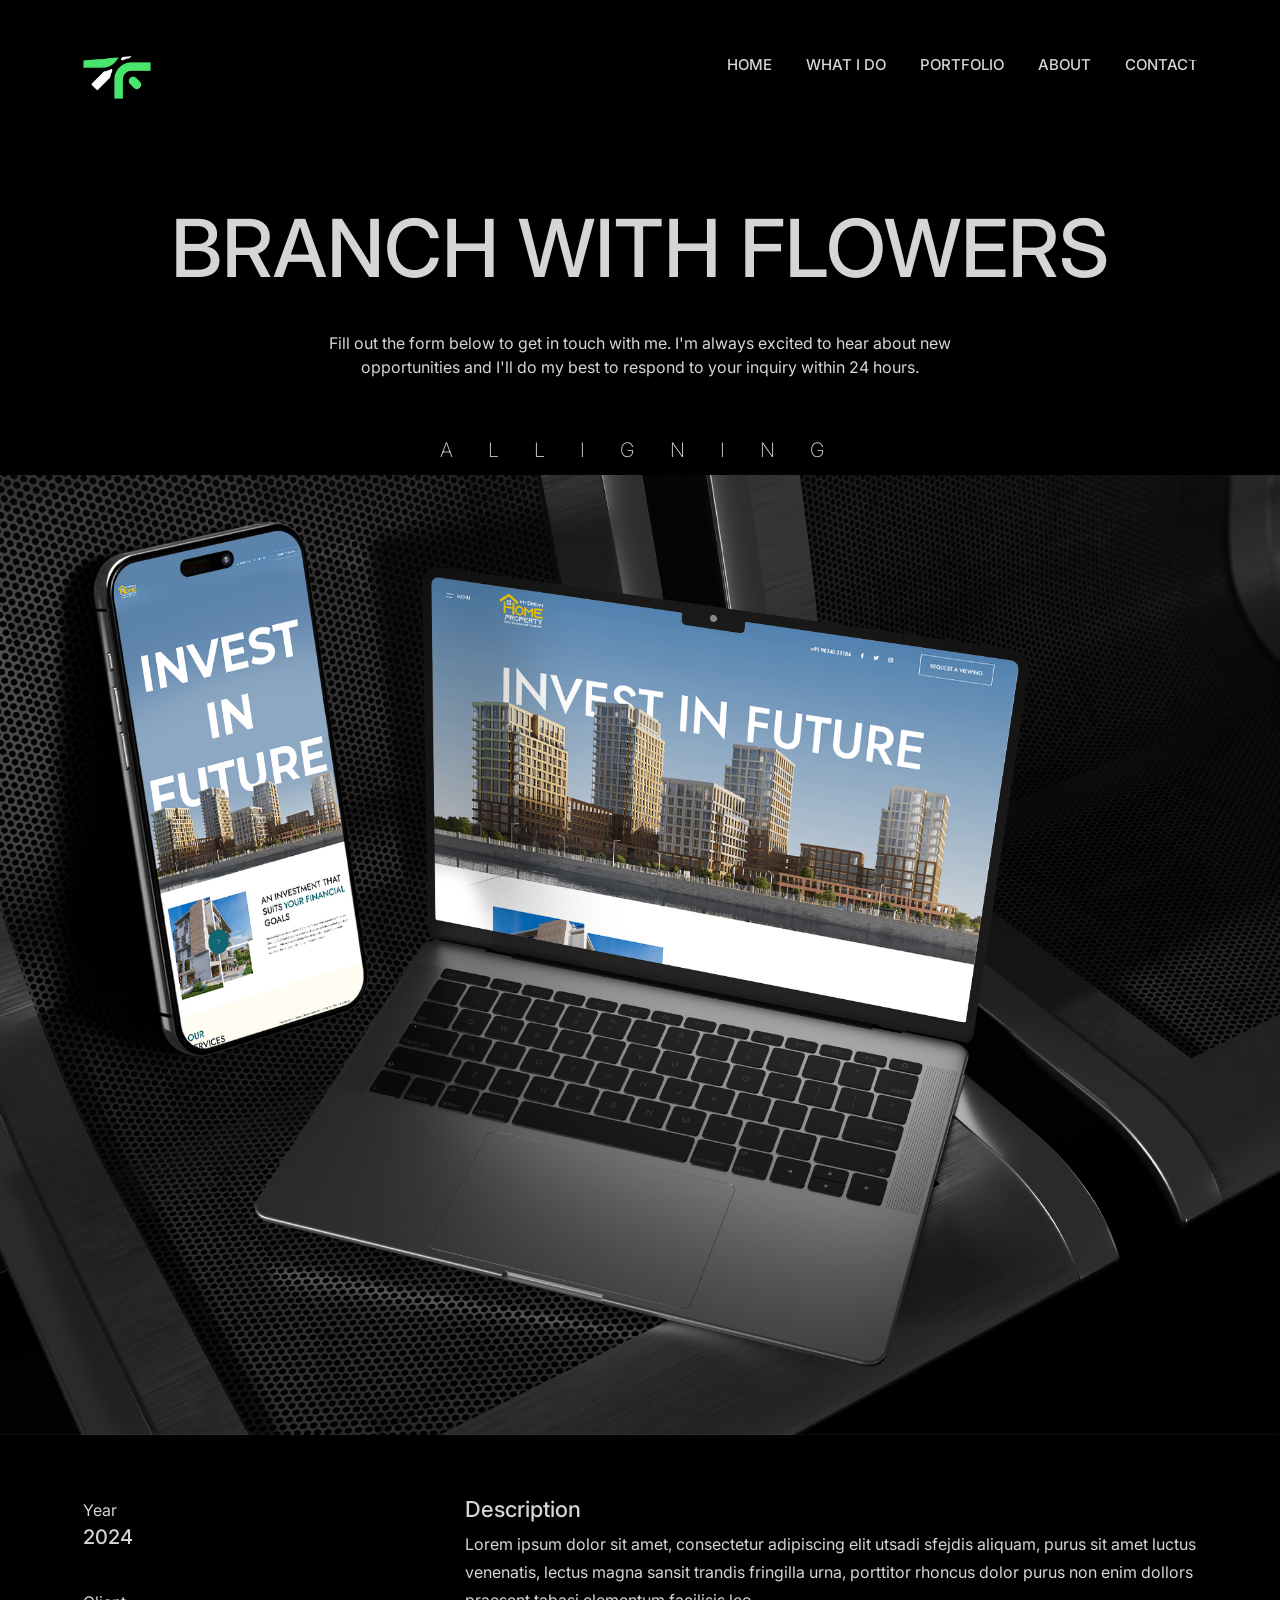
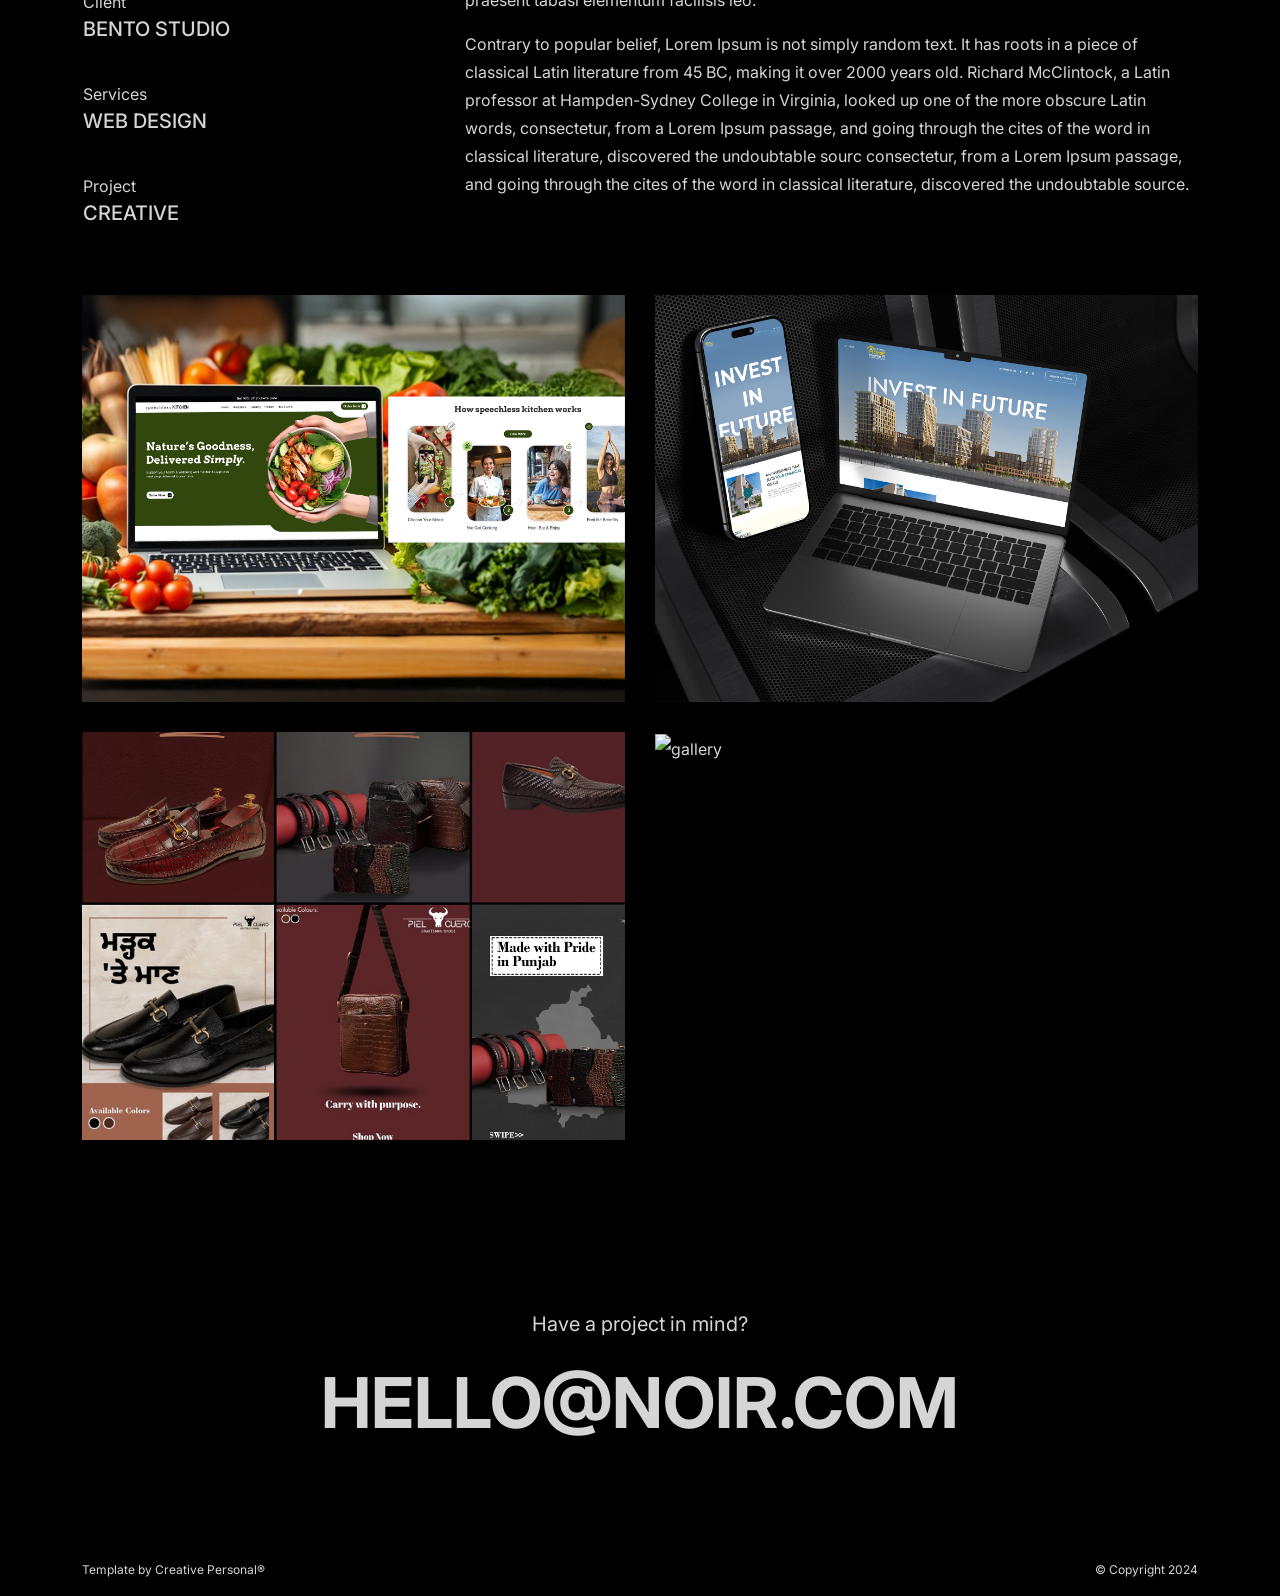
==== social-media-leather-goods-brand.html @ 04f327f6 "Initial commit" ====
<!DOCTYPE html>
<html lang="en">

<head>
    <!-- META -->
    <meta charset="utf-8">
    <meta http-equiv="X-UA-Compatible" content="IE=edge">
    <meta name="viewport" content="width=device-width, initial-scale=1">
    <meta name="description" content="Noir - Modern Portfolio Template">
    <meta name="keywords" content="personal, portfolio new, html, one page, bootstrap, new html template, design, creative, onepage, clean, modern">
    <meta name="author" content="Tanvir Hossain">
    <!-- PAGE TITLE -->
    <title>Harmandil Designs</title>
    <link rel="icon" type="image/x-icon" href="assets/images/favicon.png">
    <!-- ALL GOOGLE FONTS -->
    <link rel="preconnect" href="https://fonts.googleapis.com">
    <link rel="preconnect" href="https://fonts.gstatic.com" crossorigin>
    <link href="https://fonts.googleapis.com/css2?family=Inter:ital,opsz,wght@0,14..32,100..900;1,14..32,100..900&family=Plus+Jakarta+Sans:ital,wght@0,200..800;1,200..800&display=swap" rel="stylesheet">
    <!-- BOOTSTRAP CSS -->
    <link rel="stylesheet" href="assets/css/bootstrap.min.css" />
    <!-- FONT AWESOME CSS -->
    <link rel="stylesheet" href="assets/css/font-awesome-pro.css" />
    <!-- FONT AWESOME CSS -->
    <link rel="stylesheet" href="assets/fonts/remixicon.css" />
    <!-- MAGNIFIC CSS -->
    <link rel="stylesheet" href="assets/css/magnific-popup.css">
    <!-- NICE SELECT CSS -->
    <link rel="stylesheet" href="assets/css/nice-select.min.css" />
    <!-- ANIMATE CSS -->
    <link rel="stylesheet" href="assets/css/animate.min.css" />
    <!-- MOBILE MENU CSS -->
    <link rel="stylesheet" href="assets/css/mobilemenu.css" />
    <!-- SPACING CSS -->
    <link rel="stylesheet" href="assets/css/spacing.css" />
    <link rel="stylesheet" href="assets/css/blog.css" />
    <!-- MAIN STYLE CSS -->
    <link rel="stylesheet" href="assets/css/style.css" />
    <!-- RESPONSIVE CSS -->
    <link rel="stylesheet" href="assets/css/responsive.css">
    <!-- HTML5 shim and Respond.js IE8 support of HTML5 elements and media queries -->
    <!-- WARNING: Respond.js doesn't work if you view the page via file:// -->
    <!--[if lt IE 9]>
      <script src="https://oss.maxcdn.com/html5shiv/3.7.2/html5shiv.min.js"></script>
      <script src="https://oss.maxcdn.com/respond/1.4.2/respond.min.js"></script>
    <![endif]-->
</head>

<body>
    <!-- START PRELOADER AREA-->
    <div class="preloader">
        <svg viewbox="0 0 1000 1000" preserveaspectratio="none">
            <path id="preloaderSvg" d="M0,1005S175,995,500,995s500,5,500,5V0H0Z"></path>
        </svg>
        <div class="preloader-heading">
            <div class="load-text">
                <span>A</span>
                <span>l</span>
                <span>l</span>
                <span>i</span>
                <span>g</span>
                <span>n</span>
                <span>i</span>
                <span>n</span>
                <span>g</span>  
            </div>
        </div>
    </div>
    <!-- END PRELOADER AREA -->
    <!-- START SCROOL UP DESIGN AREA -->
    <div class="progress-wrap cursor-pointer">
        <i class="ri-arrow-up-s-line"></i>
        <svg class="progress-circle svg-content" width="100%" height="100%" viewBox="-1 -1 102 102">
            <path d="M50,1 a49,49 0 0,1 0,98 a49,49 0 0,1 0,-98" />
        </svg>
    </div>
    <!-- / END SCROOL UP DESIGN AREA -->
    <!-- START MAGIC CURSOR AND BALL AREA-->
    <div id="magic-cursor">
        <div id="ball"></div>
    </div>
    <!-- / END MAGIC CURSOR AND BALL AREA-->
    <!-- START MENU DESIGN AREA-->
    <header class="main-header">
        <div class="header-upper">
            <div class="container">
                <div class="header-inner">
                    <div class="row align-items-center">
                        <div class="col-xl-2 col-lg-2 col-md-6 col-6 col-sm-3">
                            <div class="logo-area">
                                <div class="logo">
                                    <a href="index-onepage.html"><img src="assets/images/logo.png" alt=""></a>
                                </div>
                            </div>
                        </div>
                       <div class="col-xl-10 col-lg-10 col-md-6 col-6 col-sm-9">
                            <div class="main-menu">
                                <nav id="mobile-menu">
                                    <ul class="onepage">
                                        <li><a href="index-onepage.html" class="linkstyle">Home</a></li>
                                        <li><a href="index-onepage.html#services" class="linkstyle">What I Do</a></li>
                                        <li><a href="three-column.html" class="linkstyle">Portfolio</a></li>
                                        <li><a href="/index-onepage.html#about" class="linkstyle">about</a></li>
                                        <li><a href="index-onepage.html#contact" class="linkstyle">Contact</a></li>
                                    </ul>
                                </nav>
                            </div>
                            <div class="side-menu-icon d-lg-none text-end">
                                <a href="javascript:void(0)" class="info-toggle-btn f-right sidebar-toggle-btn"><i class="fal fa-bars"></i></a>
                            </div>
                        </div>
                                </nav>
                            </div>
                            <div class="side-menu-icon d-lg-none text-end">
                                <a href="javascript:void(0)" class="info-toggle-btn f-right sidebar-toggle-btn"><i class="fal fa-bars"></i></a>
                            </div>
                        </div>
                    </div>
                </div>
            </div>
        </div>
    </header>
    <!-- // END MENU DESIGN AREA-->
    <!-- START MOBILE MENU DESIGN AREA-->
    <div class="sidebar__area">
        <div class="sidebar__wrapper">
            <div class="sidebar__close">
                <button class="sidebar__close-btn" id="sidebar__close-btn">
                    <i class="fal fa-times"></i>
                </button>
            </div>
            <div class="sidebar__content mt-50 mb-20">
                <div class="mobile-menu fix"></div>
            </div>
        </div>
    </div>
    <div class="body-overlay"></div>
    <!-- // END MOBILE MENU DESIGN AREA-->
    <!-- START SINGLE PAGE DESIGN AREA -->
    <section class="single-page-hero-area">
        <div class="container">
            <div class="row align-items-center">
                <div class="col-lg-12">
                    <h2>Branch with Flowers</h2>
                    <p>Fill out the form below to get in touch with me. I'm always excited to hear about new opportunities and I'll do my best to respond to your inquiry within 24 hours.</p>
                </div>
            </div>
        </div>
    </section>
    <!-- // END SINGLE PAGE DESIGN AREA -->
    <!-- START SINGLE PAGE DETAILS DESIGN AREA -->
    <div class="single-project-page-design">
        <div class="single-project-image">
            <img src="assets/images/projects/work2.jpg" alt="image">
        </div>
        <div class="container pt-60 pb-40">
            <div class="row">
                <div class="col-lg-4">
                    <!-- START SINGLE LEFT DESIGN AREA -->
                    <div class="single-project-page-left wow fadeInUp delay-0-2s">
                        <div class="single-info">
                            <p>Year</p>
                            <h3>2024</h3>
                        </div>
                        <div class="single-info">
                            <p>Client</p>
                            <h3>Bento Studio</h3>
                        </div>
                        <div class="single-info">
                            <p>Services</p>
                            <h3>Web Design</h3>
                        </div>
                        <div class="single-info">
                            <p>Project</p>
                            <h3>Creative</h3>
                        </div>
                    </div>
                    <!-- / END SINGLE LEFT DESIGN AREA -->
                </div>
                <!-- START SINGLE RIGHT DESIGN AREA -->
                <div class="col-lg-8">
                    <div class="single-project-page-right wow fadeInUp delay-0-4s">
                        <h2>
                            Description
                        </h2>
                        <p>Lorem ipsum dolor sit amet, consectetur adipiscing elit utsadi sfejdis aliquam, purus sit amet luctus venenatis, lectus magna sansit trandis fringilla urna, porttitor rhoncus dolor purus non enim dollors praesent tabasi elementum facilisis leo.</p>
                        <p>Contrary to popular belief, Lorem Ipsum is not simply random text. It has roots in a piece of classical Latin literature from 45 BC, making it over 2000 years old. Richard McClintock, a Latin professor at Hampden-Sydney College in Virginia, looked up one of the more obscure Latin words, consectetur, from a Lorem Ipsum passage, and going through the cites of the word in classical literature, discovered the undoubtable sourc consectetur, from a Lorem Ipsum passage, and going through the cites of the word in classical literature, discovered the undoubtable source.</p>
                    </div>
                </div>
                <!-- / END SINGLE RIGHT DESIGN AREA -->
            </div>
            <!-- START SINGLE PAGE GALLERY DESIGN AREA -->
            <div class="row pt-60">
                <div class="col-lg-6">
                    <a href="assets/images/projects/work1.jpg" class="work-popup">
                        <div class="single-image wow fadeInUp delay-0-2s">
                            <img src="assets/images/projects/work1.jpg" alt="gallery">
                        </div>
                    </a>
                </div>
                <div class="col-lg-6">
                    <a href="assets/images/projects/work2.jpg" class="work-popup">
                        <div class="single-image wow fadeInUp delay-0-4s">
                            <img src="assets/images/projects/work2.jpg" alt="gallery">
                        </div>
                    </a>
                </div>
                <div class="col-lg-6">
                    <a href="assets/images/projects/work3.jpg" class="work-popup">
                        <div class="single-image wow fadeInUp delay-0-6s">
                            <img src="assets/images/projects/work3.jpg" alt="gallery">
                        </div>
                    </a>
                </div>
                <div class="col-lg-6">
                    <a href="assets/images/projects/work4.jpg" class="work-popup">
                        <div class="single-image wow fadeInUp delay-0-8s">
                            <img src="assets/images/projects/work4.jpg" alt="gallery">
                        </div>
                    </a>
                </div>
            </div>
            <!--  / END SINGLE PAGE GALLERY DESIGN AREA -->
        </div>
    </div>
    <!-- / END SINGLE PAGE DETAILS DESIGN AREA -->
    <!-- START FOOTER DESIGN AREA -->
    <footer class="main-footer">
        <div class="container">
            <div class="row">
                <div class="col-lg-12">
                    <div class="footer-top">
                        <p> Have a project in mind?</p>
                        <h2><a href="mailto:hello@websitename.com">Hello@noir.com</a></h2>
                    </div>
                </div>
            </div>
            <div class="row">
                <div class="col-lg-6 col-sm-6">
                    <p class="copy-left-text">Template by <a href="https://themeforest.net/user/creativepersonal/portfolio">Creative Personal®</a></p>
                </div>
                <div class="col-lg-6 col-sm-6">
                    <p class="copy-right-text">&copy; Copyright 2024</p>
                </div>
            </div>
        </div>
    </footer>
    <!-- / END FOOTER DESIGN AREA -->
    <!-- JQUERY JS -->
    <script src="assets/js/jquery-3.6.0.min.js"></script>
    <!-- BOOTSTRAP JS-->
    <script src="assets/js/bootstrap.min.js"></script>
    <!-- APPEAR JS -->
    <script src="assets/js/appear.min.js"></script>
    <!-- MAGNIFICANT JS -->
    <script src="assets/js/jquery.magnific-popup.min.js"></script>
    <!-- MOBILE MENU JS-->
    <script src="assets/js/mobilemenu.js"></script>
    <!-- GSAP AND LOCOMOTIV JS-->
    <script src="assets/js/gsap.min.js"></script>
    <script src="assets/js/ScrollTrigger.min.js"></script>
    <script src="assets/js/lenis.js"></script>
    <!-- SWIPPER JS-->
    <script src="assets/js/swiper-bundle.js"></script>
    <!-- NICE SELECT JS-->
    <script src="assets/js/jquery.nice-select.min.js"></script>
    <!-- IMAGE LOADER JS-->
    <script src="assets/js/imagesloaded.pkgd.min.js"></script>
    <!-- ISOTOPE JS-->
    <script src="assets/js/isotope.pkgd.min.js"></script>
    <!--  WOW ANIMATION JS-->
    <script src="assets/js/wow.min.js"></script>
    <!-- SCRIPT JS-->
    <script src="assets/js/script.js"></script>
</body>

</html>
---- assets/css/mobilemenu.css ----
/*! #######################################################################

	MeanMenu 2.0.7
	--------

	To be used with jquery.meanmenu.js by Chris Wharton (http://www.meanthemes.com/plugins/meanmenu/)

####################################################################### */

/* hide the link until viewport size is reached */
a.meanmenu-reveal {
	display: none;
}

/* when under viewport size, .mean-container is added to body */
.mean-container .mean-bar {
	float: left;
	width: 100%;
	position: relative;
	background: #070337;
	padding: 4px 0;
	min-height: 42px;
	z-index: 999999;
}

.mean-container a.meanmenu-reveal {
	width: 22px;
	height: 22px;
	padding: 13px 13px 11px 13px;
	position: absolute;
	top: 0;
	right: 0;
	cursor: pointer;
	color: #fff;
	text-decoration: none;
	font-size: 16px;
	text-indent: -9999em;
	line-height: 22px;
	font-size: 1px;
	display: block;
	font-family: Arial, Helvetica, sans-serif;
	font-weight: 700;
}

.mean-container a.meanmenu-reveal span {
	display: block;
	background: #fff;
	height: 3px;
	margin-top: 3px;
}

.mean-container .mean-nav {
	float: left;
	width: 100%;
	background: #070337;
	margin-top: 44px;
}

.mean-container .mean-nav ul {
	padding: 0;
	margin: 0;
	width: 100%;
	list-style-type: none;
}

.mean-container .mean-nav ul li {
	position: relative;
	float: left;
	width: 100%;
}

.mean-container .mean-nav ul li a {
	display: block;
	float: left;
	width: 90%;
	padding: 10px 5%;
	margin: 0;
	text-align: left;
	color: #fff;
	border-top: 1px solid #e0e3ed;
	text-decoration: none;
	text-transform: uppercase;
}

.mean-container .mean-nav ul li li a {
	width: 80%;
	padding: 10px 10%;
	text-shadow: none !important;
	visibility: visible;
}

.mean-container .mean-nav ul li.mean-last a {
	border-bottom: none;
	margin-bottom: 0;
}

.mean-container .mean-nav ul li li li a {
	width: 70%;
	padding: 10px 15%;
}

.mean-container .mean-nav ul li li li li a {
	width: 60%;
	padding: 10px 20%;
}

.mean-container .mean-nav ul li li li li li a {
	width: 50%;
	padding: 10px 25%;
}


.mean-container .mean-nav ul li a.mean-expand {
	margin-top: 1px;
	width: 26px;
	height: 32px;
	text-align: center;
	position: absolute;
	right: 0;
	top: 0;
	z-index: 2;
	font-weight: 700;
	background: transparent;
	border: none !important;
	font-size: 14px;
}




.mean-container .mean-push {
	float: left;
	width: 100%;
	padding: 0;
	margin: 0;
	clear: both;
}

.mean-nav .wrapper {
	width: 100%;
	padding: 0;
	margin: 0;
}

/* Fix for box sizing on Foundation Framework etc. */
.mean-container .mean-bar, .mean-container .mean-bar * {
	-webkit-box-sizing: content-box;
	-moz-box-sizing: content-box;
	box-sizing: content-box;
}


.mean-remove {
	display: none !important;
}
---- assets/css/spacing.css ----
/*
* ----------------------------------------------------------------------------------------
Author       : Tanvir Hossain
Template Name: Noir - Premium Portfolio Template
Version      : 1.0                                          
* ----------------------------------------------------------------------------------------
*/
/*
* ----------------------------------------------------------------------------------------
*PADDING MARGIN
* ----------------------------------------------------------------------------------------
*/
.p-5 {
    padding: 5px !important;
}

.p-10 {
    padding: 10px;
}

.p-15 {
    padding: 15px;
}

.p-20 {
    padding: 20px;
}

.p-25 {
    padding: 25px;
}

.p-30 {
    padding: 30px;
}

.p-35 {
    padding: 35px;
}

.p-40 {
    padding: 40px;
}

.p-45 {
    padding: 45px;
}

.p-50 {
    padding: 50px;
}

.p-55 {
    padding: 55px;
}

.p-60 {
    padding: 60px;
}

.p-65 {
    padding: 65px;
}

.p-70 {
    padding: 70px;
}

.p-75 {
    padding: 75px;
}

.p-80 {
    padding: 80px;
}

.p-85 {
    padding: 85px;
}

.p-90 {
    padding: 90px;
}

.p-95 {
    padding: 95px;
}

.p-100 {
    padding: 100px;
}

.p-105 {
    padding: 105px;
}

.p-110 {
    padding: 110px;
}

.p-115 {
    padding: 115px;
}

.p-120 {
    padding: 120px;
}

.p-125 {
    padding: 125px;
}

.p-130 {
    padding: 130px;
}

.p-135 {
    padding: 135px;
}

.p-140 {
    padding: 140px;
}

.p-145 {
    padding: 145px;
}

.p-150 {
    padding: 150px;
}

.p-155 {
    padding: 155px;
}

.p-160 {
    padding: 160px;
}

.p-165 {
    padding: 165px;
}

.p-170 {
    padding: 170px;
}

.p-175 {
    padding: 175px;
}

.p-180 {
    padding: 180px;
}

.p-185 {
    padding: 185px;
}

.p-190 {
    padding: 190px;
}

.p-195 {
    padding: 195px;
}

.p-200 {
    padding: 200px;
}

.p-205 {
    padding: 205px;
}

.p-210 {
    padding: 210px;
}

.p-215 {
    padding: 215px;
}

.p-220 {
    padding: 220px;
}

.p-225 {
    padding: 225px;
}

.p-230 {
    padding: 230px;
}

.p-235 {
    padding: 235px;
}

.p-240 {
    padding: 240px;
}

.p-245 {
    padding: 245px;
}

.p-250 {
    padding: 250px;
}

/* Padding Top */
.pt-5,
.py-5 {
    padding-top: 5px !important;
}

.pt-10,
.py-10 {
    padding-top: 10px;
}

.pt-15,
.py-15 {
    padding-top: 15px;
}

.pt-20,
.py-20 {
    padding-top: 20px;
}

.pt-25,
.py-25 {
    padding-top: 25px;
}

.pt-30,
.py-30 {
    padding-top: 30px;
}

.pt-35,
.py-35 {
    padding-top: 35px;
}

.pt-40,
.py-40 {
    padding-top: 40px;
}

.pt-45,
.py-45 {
    padding-top: 45px;
}

.pt-50,
.py-50 {
    padding-top: 50px;
}

.pt-55,
.py-55 {
    padding-top: 55px;
}

.pt-60,
.py-60 {
    padding-top: 60px;
}

.pt-65,
.py-65 {
    padding-top: 65px;
}

.pt-70,
.py-70 {
    padding-top: 70px;
}

.pt-75,
.py-75 {
    padding-top: 75px;
}

.pt-80,
.py-80 {
    padding-top: 80px;
}

.pt-85,
.py-85 {
    padding-top: 85px;
}

.pt-90,
.py-90 {
    padding-top: 90px;
}

.pt-95,
.py-95 {
    padding-top: 95px;
}

.pt-100,
.py-100 {
    padding-top: 100px;
}

.pt-105,
.py-105 {
    padding-top: 105px;
}

.pt-110,
.py-110 {
    padding-top: 110px;
}

.pt-115,
.py-115 {
    padding-top: 115px;
}

.pt-120,
.py-120 {
    padding-top: 120px;
}

.pt-125,
.py-125 {
    padding-top: 125px;
}

.pt-130,
.py-130 {
    padding-top: 130px;
}

.pt-135,
.py-135 {
    padding-top: 135px;
}

.pt-140,
.py-140 {
    padding-top: 140px;
}

.pt-145,
.py-145 {
    padding-top: 145px;
}

.pt-150,
.py-150 {
    padding-top: 150px;
}

.pt-155,
.py-155 {
    padding-top: 155px;
}

.pt-160,
.py-160 {
    padding-top: 160px;
}

.pt-165,
.py-165 {
    padding-top: 165px;
}

.pt-170,
.py-170 {
    padding-top: 170px;
}

.pt-175,
.py-175 {
    padding-top: 175px;
}

.pt-180,
.py-180 {
    padding-top: 180px;
}

.pt-185,
.py-185 {
    padding-top: 185px;
}

.pt-190,
.py-190 {
    padding-top: 190px;
}

.pt-195,
.py-195 {
    padding-top: 195px;
}

.pt-200,
.py-200 {
    padding-top: 200px;
}

.pt-205,
.py-205 {
    padding-top: 205px;
}

.pt-210,
.py-210 {
    padding-top: 210px;
}

.pt-215,
.py-215 {
    padding-top: 215px;
}

.pt-220,
.py-220 {
    padding-top: 220px;
}

.pt-225,
.py-225 {
    padding-top: 225px;
}

.pt-230,
.py-230 {
    padding-top: 230px;
}

.pt-235,
.py-235 {
    padding-top: 235px;
}

.pt-240,
.py-240 {
    padding-top: 240px;
}

.pt-245,
.py-245 {
    padding-top: 245px;
}

.pt-250,
.py-250 {
    padding-top: 250px;
}

/* Padding Bottom */
.pb-5,
.py-5 {
    padding-bottom: 5px !important;
}

.pb-10,
.py-10 {
    padding-bottom: 10px;
}

.pb-15,
.py-15 {
    padding-bottom: 15px;
}

.pb-20,
.py-20 {
    padding-bottom: 20px;
}

.pb-25,
.py-25 {
    padding-bottom: 25px;
}

.pb-30,
.py-30 {
    padding-bottom: 30px;
}

.pb-35,
.py-35 {
    padding-bottom: 35px;
}

.pb-40,
.py-40 {
    padding-bottom: 40px;
}

.pb-45,
.py-45 {
    padding-bottom: 45px;
}

.pb-50,
.py-50 {
    padding-bottom: 50px;
}

.pb-55,
.py-55 {
    padding-bottom: 55px;
}

.pb-60,
.py-60 {
    padding-bottom: 60px;
}

.pb-65,
.py-65 {
    padding-bottom: 65px;
}

.pb-70,
.py-70 {
    padding-bottom: 70px;
}

.pb-75,
.py-75 {
    padding-bottom: 75px;
}

.pb-80,
.py-80 {
    padding-bottom: 80px;
}

.pb-85,
.py-85 {
    padding-bottom: 85px;
}

.pb-90,
.py-90 {
    padding-bottom: 90px;
}

.pb-95,
.py-95 {
    padding-bottom: 95px;
}

.pb-100,
.py-100 {
    padding-bottom: 100px;
}

.pb-105,
.py-105 {
    padding-bottom: 105px;
}

.pb-110,
.py-110 {
    padding-bottom: 110px;
}

.pb-115,
.py-115 {
    padding-bottom: 115px;
}

.pb-120,
.py-120 {
    padding-bottom: 120px;
}

.pb-125,
.py-125 {
    padding-bottom: 125px;
}

.pb-130,
.py-130 {
    padding-bottom: 130px;
}

.pb-135,
.py-135 {
    padding-bottom: 135px;
}

.pb-140,
.py-140 {
    padding-bottom: 140px;
}

.pb-145,
.py-145 {
    padding-bottom: 145px;
}

.pb-150,
.py-150 {
    padding-bottom: 150px;
}

.pb-155,
.py-155 {
    padding-bottom: 155px;
}

.pb-160,
.py-160 {
    padding-bottom: 160px;
}

.pb-165,
.py-165 {
    padding-bottom: 165px;
}

.pb-170,
.py-170 {
    padding-bottom: 170px;
}

.pb-175,
.py-175 {
    padding-bottom: 175px;
}

.pb-180,
.py-180 {
    padding-bottom: 180px;
}

.pb-185,
.py-185 {
    padding-bottom: 185px;
}

.pb-190,
.py-190 {
    padding-bottom: 190px;
}

.pb-195,
.py-195 {
    padding-bottom: 195px;
}

.pb-200,
.py-200 {
    padding-bottom: 200px;
}

.pb-205,
.py-205 {
    padding-bottom: 205px;
}

.pb-210,
.py-210 {
    padding-bottom: 210px;
}

.pb-215,
.py-215 {
    padding-bottom: 215px;
}

.pb-220,
.py-220 {
    padding-bottom: 220px;
}

.pb-225,
.py-225 {
    padding-bottom: 225px;
}

.pb-230,
.py-230 {
    padding-bottom: 230px;
}

.pb-235,
.py-235 {
    padding-bottom: 235px;
}

.pb-240,
.py-240 {
    padding-bottom: 240px;
}

.pb-245,
.py-245 {
    padding-bottom: 245px;
}

.pb-250,
.py-250 {
    padding-bottom: 250px;
}

/* Margin Around */
.m-5 {
    margin: 5px !important;
}

.m-10 {
    margin: 10px;
}

.m-15 {
    margin: 15px;
}

.m-20 {
    margin: 20px;
}

.m-25 {
    margin: 25px;
}

.m-30 {
    margin: 30px;
}

.m-35 {
    margin: 35px;
}

.m-40 {
    margin: 40px;
}

.m-45 {
    margin: 45px;
}

.m-50 {
    margin: 50px;
}

.m-55 {
    margin: 55px;
}

.m-60 {
    margin: 60px;
}

.m-65 {
    margin: 65px;
}

.m-70 {
    margin: 70px;
}

.m-75 {
    margin: 75px;
}

.m-80 {
    margin: 80px;
}

.m-85 {
    margin: 85px;
}

.m-90 {
    margin: 90px;
}

.m-95 {
    margin: 95px;
}

.m-100 {
    margin: 100px;
}

.m-105 {
    margin: 105px;
}

.m-110 {
    margin: 110px;
}

.m-115 {
    margin: 115px;
}

.m-120 {
    margin: 120px;
}

.m-125 {
    margin: 125px;
}

.m-130 {
    margin: 130px;
}

.m-135 {
    margin: 135px;
}

.m-140 {
    margin: 140px;
}

.m-145 {
    margin: 145px;
}

.m-150 {
    margin: 150px;
}

.m-155 {
    margin: 155px;
}

.m-160 {
    margin: 160px;
}

.m-165 {
    margin: 165px;
}

.m-170 {
    margin: 170px;
}

.m-175 {
    margin: 175px;
}

.m-180 {
    margin: 180px;
}

.m-185 {
    margin: 185px;
}

.m-190 {
    margin: 190px;
}

.m-195 {
    margin: 195px;
}

.m-200 {
    margin: 200px;
}

.m-205 {
    margin: 205px;
}

.m-210 {
    margin: 210px;
}

.m-215 {
    margin: 215px;
}

.m-220 {
    margin: 220px;
}

.m-225 {
    margin: 225px;
}

.m-230 {
    margin: 230px;
}

.m-235 {
    margin: 235px;
}

.m-240 {
    margin: 240px;
}

.m-245 {
    margin: 245px;
}

.m-250 {
    margin: 250px;
}

/* Margin Top */
.mt-5,
.my-5 {
    margin-top: 5px !important;
}

.mt-10,
.my-10 {
    margin-top: 10px;
}

.mt-15,
.my-15 {
    margin-top: 15px;
}

.mt-20,
.my-20 {
    margin-top: 20px;
}

.mt-25,
.my-25 {
    margin-top: 25px;
}

.mt-30,
.my-30 {
    margin-top: 30px;
}

.mt-35,
.my-35 {
    margin-top: 35px;
}

.mt-40,
.my-40 {
    margin-top: 40px;
}

.mt-45,
.my-45 {
    margin-top: 45px;
}

.mt-50,
.my-50 {
    margin-top: 50px;
}

.mt-55,
.my-55 {
    margin-top: 55px;
}

.mt-60,
.my-60 {
    margin-top: 60px;
}

.mt-65,
.my-65 {
    margin-top: 65px;
}

.mt-70,
.my-70 {
    margin-top: 70px;
}

.mt-75,
.my-75 {
    margin-top: 75px;
}

.mt-80,
.my-80 {
    margin-top: 80px;
}

.mt-85,
.my-85 {
    margin-top: 85px;
}

.mt-90,
.my-90 {
    margin-top: 90px;
}

.mt-95,
.my-95 {
    margin-top: 95px;
}

.mt-100,
.my-100 {
    margin-top: 100px;
}

.mt-105,
.my-105 {
    margin-top: 105px;
}

.mt-110,
.my-110 {
    margin-top: 110px;
}

.mt-115,
.my-115 {
    margin-top: 115px;
}

.mt-120,
.my-120 {
    margin-top: 120px;
}

.mt-125,
.my-125 {
    margin-top: 125px;
}

.mt-130,
.my-130 {
    margin-top: 130px;
}

.mt-135,
.my-135 {
    margin-top: 135px;
}

.mt-140,
.my-140 {
    margin-top: 140px;
}

.mt-145,
.my-145 {
    margin-top: 145px;
}

.mt-150,
.my-150 {
    margin-top: 150px;
}

.mt-155,
.my-155 {
    margin-top: 155px;
}

.mt-160,
.my-160 {
    margin-top: 160px;
}

.mt-165,
.my-165 {
    margin-top: 165px;
}

.mt-170,
.my-170 {
    margin-top: 170px;
}

.mt-175,
.my-175 {
    margin-top: 175px;
}

.mt-180,
.my-180 {
    margin-top: 180px;
}

.mt-185,
.my-185 {
    margin-top: 185px;
}

.mt-190,
.my-190 {
    margin-top: 190px;
}

.mt-195,
.my-195 {
    margin-top: 195px;
}

.mt-200,
.my-200 {
    margin-top: 200px;
}

.mt-205,
.my-205 {
    margin-top: 205px;
}

.mt-210,
.my-210 {
    margin-top: 210px;
}

.mt-215,
.my-215 {
    margin-top: 215px;
}

.mt-220,
.my-220 {
    margin-top: 220px;
}

.mt-225,
.my-225 {
    margin-top: 225px;
}

.mt-230,
.my-230 {
    margin-top: 230px;
}

.mt-235,
.my-235 {
    margin-top: 235px;
}

.mt-240,
.my-240 {
    margin-top: 240px;
}

.mt-245,
.my-245 {
    margin-top: 245px;
}

.mt-250,
.my-250 {
    margin-top: 250px;
}

/* Margin Bottom */
.mb-5,
.my-5 {
    margin-bottom: 5px !important;
}

.mb-10,
.my-10 {
    margin-bottom: 10px;
}

.mb-15,
.my-15 {
    margin-bottom: 15px;
}

.mb-20,
.my-20 {
    margin-bottom: 20px;
}

.mb-25,
.my-25 {
    margin-bottom: 25px;
}

.mb-30,
.my-30 {
    margin-bottom: 30px;
}

.mb-35,
.my-35 {
    margin-bottom: 35px;
}

.mb-40,
.my-40 {
    margin-bottom: 40px;
}

.mb-45,
.my-45 {
    margin-bottom: 45px;
}

.mb-50,
.my-50 {
    margin-bottom: 50px;
}

.mb-55,
.my-55 {
    margin-bottom: 55px;
}

.mb-60,
.my-60 {
    margin-bottom: 60px;
}

.mb-65,
.my-65 {
    margin-bottom: 65px;
}

.mb-70,
.my-70 {
    margin-bottom: 70px;
}

.mb-75,
.my-75 {
    margin-bottom: 75px;
}

.mb-80,
.my-80 {
    margin-bottom: 80px;
}

.mb-85,
.my-85 {
    margin-bottom: 85px;
}

.mb-90,
.my-90 {
    margin-bottom: 90px;
}

.mb-95,
.my-95 {
    margin-bottom: 95px;
}

.mb-100,
.my-100 {
    margin-bottom: 100px;
}

.mb-105,
.my-105 {
    margin-bottom: 105px;
}

.mb-110,
.my-110 {
    margin-bottom: 110px;
}

.mb-115,
.my-115 {
    margin-bottom: 115px;
}

.mb-120,
.my-120 {
    margin-bottom: 120px;
}

.mb-125,
.my-125 {
    margin-bottom: 125px;
}

.mb-130,
.my-130 {
    margin-bottom: 130px;
}

.mb-135,
.my-135 {
    margin-bottom: 135px;
}

.mb-140,
.my-140 {
    margin-bottom: 140px;
}

.mb-145,
.my-145 {
    margin-bottom: 145px;
}

.mb-150,
.my-150 {
    margin-bottom: 150px;
}

.mb-155,
.my-155 {
    margin-bottom: 155px;
}

.mb-160,
.my-160 {
    margin-bottom: 160px;
}

.mb-165,
.my-165 {
    margin-bottom: 165px;
}

.mb-170,
.my-170 {
    margin-bottom: 170px;
}

.mb-175,
.my-175 {
    margin-bottom: 175px;
}

.mb-180,
.my-180 {
    margin-bottom: 180px;
}

.mb-185,
.my-185 {
    margin-bottom: 185px;
}

.mb-190,
.my-190 {
    margin-bottom: 190px;
}

.mb-195,
.my-195 {
    margin-bottom: 195px;
}

.mb-200,
.my-200 {
    margin-bottom: 200px;
}

.mb-205,
.my-205 {
    margin-bottom: 205px;
}

.mb-210,
.my-210 {
    margin-bottom: 210px;
}

.mb-215,
.my-215 {
    margin-bottom: 215px;
}

.mb-220,
.my-220 {
    margin-bottom: 220px;
}

.mb-225,
.my-225 {
    margin-bottom: 225px;
}

.mb-230,
.my-230 {
    margin-bottom: 230px;
}

.mb-235,
.my-235 {
    margin-bottom: 235px;
}

.mb-240,
.my-240 {
    margin-bottom: 240px;
}

.mb-245,
.my-245 {
    margin-bottom: 245px;
}

.mb-250,
.my-250 {
    margin-bottom: 250px;
}

/* Responsive Padding Margin */
@media only screen and (max-width: 991px) {

    /* Padding Around */
    .rp-0 {
        padding: 0px !important;
    }

    .rp-5 {
        padding: 5px !important;
    }

    .rp-10 {
        padding: 10px;
    }

    .rp-15 {
        padding: 15px;
    }

    .rp-20 {
        padding: 20px;
    }

    .rp-25 {
        padding: 25px;
    }

    .rp-30 {
        padding: 30px;
    }

    .rp-35 {
        padding: 35px;
    }

    .rp-40 {
        padding: 40px;
    }

    .rp-45 {
        padding: 45px;
    }

    .rp-50 {
        padding: 50px;
    }

    .rp-55 {
        padding: 55px;
    }

    .rp-60 {
        padding: 60px;
    }

    .rp-65 {
        padding: 65px;
    }

    .rp-70 {
        padding: 70px;
    }

    .rp-75 {
        padding: 75px;
    }

    .rp-80 {
        padding: 80px;
    }

    .rp-85 {
        padding: 85px;
    }

    .rp-90 {
        padding: 90px;
    }

    .rp-95 {
        padding: 95px;
    }

    .rp-100 {
        padding: 100px;
    }

    .rp-105 {
        padding: 105px;
    }

    .rp-110 {
        padding: 110px;
    }

    .rp-115 {
        padding: 115px;
    }

    .rp-120 {
        padding: 120px;
    }

    .rp-125 {
        padding: 125px;
    }

    .rp-130 {
        padding: 130px;
    }

    .rp-135 {
        padding: 135px;
    }

    .rp-140 {
        padding: 140px;
    }

    .rp-145 {
        padding: 145px;
    }

    .rp-150 {
        padding: 150px;
    }

    /* Padding Top */
    .rpt-0,
    .rpy-0 {
        padding-top: 0px !important;
    }

    .rpt-5,
    .rpy-5 {
        padding-top: 5px !important;
    }

    .rpt-10,
    .rpy-10 {
        padding-top: 10px;
    }

    .rpt-15,
    .rpy-15 {
        padding-top: 15px;
    }

    .rpt-20,
    .rpy-20 {
        padding-top: 20px;
    }

    .rpt-25,
    .rpy-25 {
        padding-top: 25px;
    }

    .rpt-30,
    .rpy-30 {
        padding-top: 30px;
    }

    .rpt-35,
    .rpy-35 {
        padding-top: 35px;
    }

    .rpt-40,
    .rpy-40 {
        padding-top: 40px;
    }

    .rpt-45,
    .rpy-45 {
        padding-top: 45px;
    }

    .rpt-50,
    .rpy-50 {
        padding-top: 50px;
    }

    .rpt-55,
    .rpy-55 {
        padding-top: 55px;
    }

    .rpt-60,
    .rpy-60 {
        padding-top: 60px;
    }

    .rpt-65,
    .rpy-65 {
        padding-top: 65px;
    }

    .rpt-70,
    .rpy-70 {
        padding-top: 70px;
    }

    .rpt-75,
    .rpy-75 {
        padding-top: 75px;
    }

    .rpt-80,
    .rpy-80 {
        padding-top: 80px;
    }

    .rpt-85,
    .rpy-85 {
        padding-top: 85px;
    }

    .rpt-90,
    .rpy-90 {
        padding-top: 90px;
    }

    .rpt-95,
    .rpy-95 {
        padding-top: 95px;
    }

    .rpt-100,
    .rpy-100 {
        padding-top: 100px;
    }

    .rpt-105,
    .rpy-105 {
        padding-top: 105px;
    }

    .rpt-110,
    .rpy-110 {
        padding-top: 110px;
    }

    .rpt-115,
    .rpy-115 {
        padding-top: 115px;
    }

    .rpt-120,
    .rpy-120 {
        padding-top: 120px;
    }

    .rpt-125,
    .rpy-125 {
        padding-top: 125px;
    }

    .rpt-130,
    .rpy-130 {
        padding-top: 130px;
    }

    .rpt-135,
    .rpy-135 {
        padding-top: 135px;
    }

    .rpt-140,
    .rpy-140 {
        padding-top: 140px;
    }

    .rpt-145,
    .rpy-145 {
        padding-top: 145px;
    }

    .rpt-150,
    .rpy-150 {
        padding-top: 150px;
    }

    /* Padding Bottom */
    .rpb-0,
    .rpy-0 {
        padding-bottom: 0px !important;
    }

    .rpb-5,
    .rpy-5 {
        padding-bottom: 5px !important;
    }

    .rpb-10,
    .rpy-10 {
        padding-bottom: 10px;
    }

    .rpb-15,
    .rpy-15 {
        padding-bottom: 15px;
    }

    .rpb-20,
    .rpy-20 {
        padding-bottom: 20px;
    }

    .rpb-25,
    .rpy-25 {
        padding-bottom: 25px;
    }

    .rpb-30,
    .rpy-30 {
        padding-bottom: 30px;
    }

    .rpb-35,
    .rpy-35 {
        padding-bottom: 35px;
    }

    .rpb-40,
    .rpy-40 {
        padding-bottom: 40px;
    }

    .rpb-45,
    .rpy-45 {
        padding-bottom: 45px;
    }

    .rpb-50,
    .rpy-50 {
        padding-bottom: 50px;
    }

    .rpb-55,
    .rpy-55 {
        padding-bottom: 55px;
    }

    .rpb-60,
    .rpy-60 {
        padding-bottom: 60px;
    }

    .rpb-65,
    .rpy-65 {
        padding-bottom: 65px;
    }

    .rpb-70,
    .rpy-70 {
        padding-bottom: 70px;
    }

    .rpb-75,
    .rpy-75 {
        padding-bottom: 75px;
    }

    .rpb-80,
    .rpy-80 {
        padding-bottom: 80px;
    }

    .rpb-85,
    .rpy-85 {
        padding-bottom: 85px;
    }

    .rpb-90,
    .rpy-90 {
        padding-bottom: 90px;
    }

    .rpb-95,
    .rpy-95 {
        padding-bottom: 95px;
    }

    .rpb-100,
    .rpy-100 {
        padding-bottom: 100px;
    }

    .rpb-105,
    .rpy-105 {
        padding-bottom: 105px;
    }

    .rpb-110,
    .rpy-110 {
        padding-bottom: 110px;
    }

    .rpb-115,
    .rpy-115 {
        padding-bottom: 115px;
    }

    .rpb-120,
    .rpy-120 {
        padding-bottom: 120px;
    }

    .rpb-125,
    .rpy-125 {
        padding-bottom: 125px;
    }

    .rpb-130,
    .rpy-130 {
        padding-bottom: 130px;
    }

    .rpb-135,
    .rpy-135 {
        padding-bottom: 135px;
    }

    .rpb-140,
    .rpy-140 {
        padding-bottom: 140px;
    }

    .rpb-145,
    .rpy-145 {
        padding-bottom: 145px;
    }

    .rpb-150,
    .rpy-150 {
        padding-bottom: 150px;
    }

    /* Margin Around */
    .rm-0 {
        margin: 0px !important;
    }

    .rm-5 {
        margin: 5px !important;
    }

    .rm-10 {
        margin: 10px;
    }

    .rm-15 {
        margin: 15px;
    }

    .rm-20 {
        margin: 20px;
    }

    .rm-25 {
        margin: 25px;
    }

    .rm-30 {
        margin: 30px;
    }

    .rm-35 {
        margin: 35px;
    }

    .rm-40 {
        margin: 40px;
    }

    .rm-45 {
        margin: 45px;
    }

    .rm-50 {
        margin: 50px;
    }

    .rm-55 {
        margin: 55px;
    }

    .rm-60 {
        margin: 60px;
    }

    .rm-65 {
        margin: 65px;
    }

    .rm-70 {
        margin: 70px;
    }

    .rm-75 {
        margin: 75px;
    }

    .rm-80 {
        margin: 80px;
    }

    .rm-85 {
        margin: 85px;
    }

    .rm-90 {
        margin: 90px;
    }

    .rm-95 {
        margin: 95px;
    }

    .rm-100 {
        margin: 100px;
    }

    .rm-105 {
        margin: 105px;
    }

    .rm-110 {
        margin: 110px;
    }

    .rm-115 {
        margin: 115px;
    }

    .rm-120 {
        margin: 120px;
    }

    .rm-125 {
        margin: 125px;
    }

    .rm-130 {
        margin: 130px;
    }

    .rm-135 {
        margin: 135px;
    }

    .rm-140 {
        margin: 140px;
    }

    .rm-145 {
        margin: 145px;
    }

    .rm-150 {
        margin: 150px;
    }

    /* Margin Top */
    .rmt-0,
    .rmy-0 {
        margin-top: 0px !important;
    }

    .rmt-5,
    .rmy-5 {
        margin-top: 5px !important;
    }

    .rmt-10,
    .rmy-10 {
        margin-top: 10px;
    }

    .rmt-15,
    .rmy-15 {
        margin-top: 15px;
    }

    .rmt-20,
    .rmy-20 {
        margin-top: 20px;
    }

    .rmt-25,
    .rmy-25 {
        margin-top: 25px;
    }

    .rmt-30,
    .rmy-30 {
        margin-top: 30px;
    }

    .rmt-35,
    .rmy-35 {
        margin-top: 35px;
    }

    .rmt-40,
    .rmy-40 {
        margin-top: 40px;
    }

    .rmt-45,
    .rmy-45 {
        margin-top: 45px;
    }

    .rmt-50,
    .rmy-50 {
        margin-top: 50px;
    }

    .rmt-55,
    .rmy-55 {
        margin-top: 55px;
    }

    .rmt-60,
    .rmy-60 {
        margin-top: 60px;
    }

    .rmt-65,
    .rmy-65 {
        margin-top: 65px;
    }

    .rmt-70,
    .rmy-70 {
        margin-top: 70px;
    }

    .rmt-75,
    .rmy-75 {
        margin-top: 75px;
    }

    .rmt-80,
    .rmy-80 {
        margin-top: 80px;
    }

    .rmt-85,
    .rmy-85 {
        margin-top: 85px;
    }

    .rmt-90,
    .rmy-90 {
        margin-top: 90px;
    }

    .rmt-95,
    .rmy-95 {
        margin-top: 95px;
    }

    .rmt-100,
    .rmy-100 {
        margin-top: 100px;
    }

    .rmt-105,
    .rmy-105 {
        margin-top: 105px;
    }

    .rmt-110,
    .rmy-110 {
        margin-top: 110px;
    }

    .rmt-115,
    .rmy-115 {
        margin-top: 115px;
    }

    .rmt-120,
    .rmy-120 {
        margin-top: 120px;
    }

    .rmt-125,
    .rmy-125 {
        margin-top: 125px;
    }

    .rmt-130,
    .rmy-130 {
        margin-top: 130px;
    }

    .rmt-135,
    .rmy-135 {
        margin-top: 135px;
    }

    .rmt-140,
    .rmy-140 {
        margin-top: 140px;
    }

    .rmt-145,
    .rmy-145 {
        margin-top: 145px;
    }

    .rmt-150,
    .rmy-150 {
        margin-top: 150px;
    }

    /* Margin Bottom */
    .rmb-0,
    .rmy-0 {
        margin-bottom: 0px !important;
    }

    .rmb-5,
    .rmy-5 {
        margin-bottom: 5px !important;
    }

    .rmb-10,
    .rmy-10 {
        margin-bottom: 10px;
    }

    .rmb-15,
    .rmy-15 {
        margin-bottom: 15px;
    }

    .rmb-20,
    .rmy-20 {
        margin-bottom: 20px;
    }

    .rmb-25,
    .rmy-25 {
        margin-bottom: 25px;
    }

    .rmb-30,
    .rmy-30 {
        margin-bottom: 30px;
    }

    .rmb-35,
    .rmy-35 {
        margin-bottom: 35px;
    }

    .rmb-40,
    .rmy-40 {
        margin-bottom: 40px;
    }

    .rmb-45,
    .rmy-45 {
        margin-bottom: 45px;
    }

    .rmb-50,
    .rmy-50 {
        margin-bottom: 50px;
    }

    .rmb-55,
    .rmy-55 {
        margin-bottom: 55px;
    }

    .rmb-60,
    .rmy-60 {
        margin-bottom: 60px;
    }

    .rmb-65,
    .rmy-65 {
        margin-bottom: 65px;
    }

    .rmb-70,
    .rmy-70 {
        margin-bottom: 70px;
    }

    .rmb-75,
    .rmy-75 {
        margin-bottom: 75px;
    }

    .rmb-80,
    .rmy-80 {
        margin-bottom: 80px;
    }

    .rmb-85,
    .rmy-85 {
        margin-bottom: 85px;
    }

    .rmb-90,
    .rmy-90 {
        margin-bottom: 90px;
    }

    .rmb-95,
    .rmy-95 {
        margin-bottom: 95px;
    }

    .rmb-100,
    .rmy-100 {
        margin-bottom: 100px;
    }

    .rmb-105,
    .rmy-105 {
        margin-bottom: 105px;
    }

    .rmb-110,
    .rmy-110 {
        margin-bottom: 110px;
    }

    .rmb-115,
    .rmy-115 {
        margin-bottom: 115px;
    }

    .rmb-120,
    .rmy-120 {
        margin-bottom: 120px;
    }

    .rmb-125,
    .rmy-125 {
        margin-bottom: 125px;
    }

    .rmb-130,
    .rmy-130 {
        margin-bottom: 130px;
    }

    .rmb-135,
    .rmy-135 {
        margin-bottom: 135px;
    }

    .rmb-140,
    .rmy-140 {
        margin-bottom: 140px;
    }

    .rmb-145,
    .rmy-145 {
        margin-bottom: 145px;
    }

    .rmb-150,
    .rmy-150 {
        margin-bottom: 150px;
    }
}

/*******************************************************/
/***************** ## Custom Animation ****************/
/*******************************************************/
/* Animation Delay */
.delay-1-0s {
    -webkit-animation-delay: 1s;
    animation-delay: 1s;
}

.delay-2-0s {
    -webkit-animation-delay: 2s;
    animation-delay: 2s;
}

.delay-0-1s {
    -webkit-animation-delay: 0.1s;
    animation-delay: 0.1s;
}

.delay-0-2s {
    -webkit-animation-delay: 0.2s;
    animation-delay: 0.2s;
}

.delay-0-3s {
    -webkit-animation-delay: 0.3s;
    animation-delay: 0.3s;
}

.delay-0-4s {
    -webkit-animation-delay: 0.4s;
    animation-delay: 0.4s;
}

.delay-0-5s {
    -webkit-animation-delay: 0.5s;
    animation-delay: 0.5s;
}

.delay-0-6s {
    -webkit-animation-delay: 0.6s;
    animation-delay: 0.6s;
}

.delay-0-7s {
    -webkit-animation-delay: 0.7s;
    animation-delay: 0.7s;
}

.delay-0-8s {
    -webkit-animation-delay: 0.8s;
    animation-delay: 0.8s;
}

.delay-0-9s {
    -webkit-animation-delay: 0.9s;
    animation-delay: 0.9s;
}

.delay-1-1s {
    -webkit-animation-delay: 1.1s;
    animation-delay: 1.1s;
}

.delay-1-2s {
    -webkit-animation-delay: 1.2s;
    animation-delay: 1.2s;
}

.delay-1-3s {
    -webkit-animation-delay: 1.3s;
    animation-delay: 1.3s;
}

.delay-1-4s {
    -webkit-animation-delay: 1.4s;
    animation-delay: 1.4s;
}

.delay-1-5s {
    -webkit-animation-delay: 1.5s;
    animation-delay: 1.5s;
}

.delay-1-6s {
    -webkit-animation-delay: 1.6s;
    animation-delay: 1.6s;
}

.delay-1-7s {
    -webkit-animation-delay: 1.7s;
    animation-delay: 1.7s;
}

.delay-1-8s {
    -webkit-animation-delay: 1.8s;
    animation-delay: 1.8s;
}

.delay-1-9s {
    -webkit-animation-delay: 1.9s;
    animation-delay: 1.9s;
}

/* Border Radius */
.br-5 {
    border-radius: 5px;
}

.br-10 {
    border-radius: 10px;
}

.br-15 {
    border-radius: 15px;
}

.br-20 {
    border-radius: 20px;
}

.br-25 {
    border-radius: 25px;
}

.br-30 {
    border-radius: 30px;
}



/* Menu Sticky */
@-webkit-keyframes sticky {
    0% {
        top: -100px;
    }

    100% {
        top: 0;
    }
}

@keyframes sticky {
    0% {
        top: -100px;
    }

    100% {
        top: 0;
    }
}

/* Hero Circle */
@-webkit-keyframes rotated_circle {
    0% {
        -webkit-transform: rotate(0deg);
        transform: rotate(0deg);
    }

    100% {
        -webkit-transform: rotate(360deg);
        transform: rotate(360deg);
    }
}

@keyframes rotated_circle {
    0% {
        -webkit-transform: rotate(0deg);
        transform: rotate(0deg);
    }

    100% {
        -webkit-transform: rotate(360deg);
        transform: rotate(360deg);
    }
}

/* Feedback Rotated */
@-webkit-keyframes semi_rotated {

    0%,
    100% {
        -webkit-transform: rotate(20deg);
        transform: rotate(20deg);
    }

    50% {
        -webkit-transform: rotate(-20deg);
        transform: rotate(-20deg);
    }
}

@keyframes semi_rotated {

    0%,
    100% {
        -webkit-transform: rotate(20deg);
        transform: rotate(20deg);
    }

    50% {
        -webkit-transform: rotate(-20deg);
        transform: rotate(-20deg);
    }
}

/* Image BG Rotated */
@-webkit-keyframes semi_rotated_two {

    0%,
    100% {
        -webkit-transform: rotate(-11deg);
        transform: rotate(-11deg);
    }

    50% {
        -webkit-transform: rotate(11deg);
        transform: rotate(11deg);
    }
}

@keyframes semi_rotated_two {

    0%,
    100% {
        -webkit-transform: rotate(-11deg);
        transform: rotate(-11deg);
    }

    50% {
        -webkit-transform: rotate(11deg);
        transform: rotate(11deg);
    }
}

@-webkit-keyframes move_arround {
    0% {
        top: 20px;
        left: 20px;
    }

    25% {
        top: 20px;
        left: -20px;
    }

    50% {
        top: -20px;
        left: -20px;
    }

    75% {
        top: -20px;
        left: 20px;
    }

    100% {
        top: 20px;
        left: 20px;
    }
}

@keyframes move_arround {
    0% {
        top: 20px;
        left: 20px;
    }

    25% {
        top: 20px;
        left: -20px;
    }

    50% {
        top: -20px;
        left: -20px;
    }

    75% {
        top: -20px;
        left: 20px;
    }

    100% {
        top: 20px;
        left: 20px;
    }
}

/* Hero Circle */
@-webkit-keyframes upDownLeft {

    0%,
    100% {
        -webkit-transform: translate(0px, 0px);
        transform: translate(0px, 0px);
    }

    25%,
    75% {
        -webkit-transform: translate(0px, 50px);
        transform: translate(0px, 50px);
    }

    50% {
        -webkit-transform: translate(-50px, 50px);
        transform: translate(-50px, 50px);
    }
}

@keyframes upDownLeft {

    0%,
    100% {
        -webkit-transform: translate(0px, 0px);
        transform: translate(0px, 0px);
    }

    25%,
    75% {
        -webkit-transform: translate(0px, 50px);
        transform: translate(0px, 50px);
    }

    50% {
        -webkit-transform: translate(-50px, 50px);
        transform: translate(-50px, 50px);
    }
}

@-webkit-keyframes shapeAnimationOne {
    0% {
        -webkit-transform: translate(0px, 0px) rotate(0deg);
        transform: translate(0px, 0px) rotate(0deg);
    }

    25% {
        -webkit-transform: translate(0px, 150px) rotate(90deg);
        transform: translate(0px, 150px) rotate(90deg);
    }

    50% {
        -webkit-transform: translate(150px, 150px) rotate(180deg);
        transform: translate(150px, 150px) rotate(180deg);
    }

    75% {
        -webkit-transform: translate(150px, 0px) rotate(270deg);
        transform: translate(150px, 0px) rotate(270deg);
    }

    100% {
        -webkit-transform: translate(0px, 0px) rotate(360deg);
        transform: translate(0px, 0px) rotate(360deg);
    }
}

@keyframes shapeAnimationOne {
    0% {
        -webkit-transform: translate(0px, 0px) rotate(0deg);
        transform: translate(0px, 0px) rotate(0deg);
    }

    25% {
        -webkit-transform: translate(0px, 150px) rotate(90deg);
        transform: translate(0px, 150px) rotate(90deg);
    }

    50% {
        -webkit-transform: translate(150px, 150px) rotate(180deg);
        transform: translate(150px, 150px) rotate(180deg);
    }

    75% {
        -webkit-transform: translate(150px, 0px) rotate(270deg);
        transform: translate(150px, 0px) rotate(270deg);
    }

    100% {
        -webkit-transform: translate(0px, 0px) rotate(360deg);
        transform: translate(0px, 0px) rotate(360deg);
    }
}

@-webkit-keyframes shapeAnimationTwo {
    0% {
        -webkit-transform: translate(0px, 0px) rotate(0deg);
        transform: translate(0px, 0px) rotate(0deg);
    }

    25% {
        -webkit-transform: translate(-150px, 0px) rotate(270deg);
        transform: translate(-150px, 0px) rotate(270deg);
    }

    50% {
        -webkit-transform: translate(-150px, 150px) rotate(180deg);
        transform: translate(-150px, 150px) rotate(180deg);
    }

    75% {
        -webkit-transform: translate(0px, 150px) rotate(90deg);
        transform: translate(0px, 150px) rotate(90deg);
    }

    100% {
        -webkit-transform: translate(0px, 0px) rotate(360deg);
        transform: translate(0px, 0px) rotate(360deg);
    }
}

@keyframes shapeAnimationTwo {
    0% {
        -webkit-transform: translate(0px, 0px) rotate(0deg);
        transform: translate(0px, 0px) rotate(0deg);
    }

    25% {
        -webkit-transform: translate(-150px, 0px) rotate(270deg);
        transform: translate(-150px, 0px) rotate(270deg);
    }

    50% {
        -webkit-transform: translate(-150px, 150px) rotate(180deg);
        transform: translate(-150px, 150px) rotate(180deg);
    }

    75% {
        -webkit-transform: translate(0px, 150px) rotate(90deg);
        transform: translate(0px, 150px) rotate(90deg);
    }

    100% {
        -webkit-transform: translate(0px, 0px) rotate(360deg);
        transform: translate(0px, 0px) rotate(360deg);
    }
}

@-webkit-keyframes shapeAnimationThree {
    0% {
        -webkit-transform: translate(0px, 0px) rotate(0deg);
        transform: translate(0px, 0px) rotate(0deg);
    }

    25% {
        -webkit-transform: translate(50px, 150px) rotate(90deg);
        transform: translate(50px, 150px) rotate(90deg);
    }

    50% {
        -webkit-transform: translate(150px, 150px) rotate(180deg);
        transform: translate(150px, 150px) rotate(180deg);
    }

    75% {
        -webkit-transform: translate(150px, 50px) rotate(270deg);
        transform: translate(150px, 50px) rotate(270deg);
    }

    100% {
        -webkit-transform: translate(0px, 0px) rotate(360deg);
        transform: translate(0px, 0px) rotate(360deg);
    }
}

@keyframes shapeAnimationThree {
    0% {
        -webkit-transform: translate(0px, 0px) rotate(0deg);
        transform: translate(0px, 0px) rotate(0deg);
    }

    25% {
        -webkit-transform: translate(50px, 150px) rotate(90deg);
        transform: translate(50px, 150px) rotate(90deg);
    }

    50% {
        -webkit-transform: translate(150px, 150px) rotate(180deg);
        transform: translate(150px, 150px) rotate(180deg);
    }

    75% {
        -webkit-transform: translate(150px, 50px) rotate(270deg);
        transform: translate(150px, 50px) rotate(270deg);
    }

    100% {
        -webkit-transform: translate(0px, 0px) rotate(360deg);
        transform: translate(0px, 0px) rotate(360deg);
    }
}

@-webkit-keyframes shapeAnimationFour {
    0% {
        -webkit-transform: translate(0px, 0px) rotate(0deg);
        transform: translate(0px, 0px) rotate(0deg);
    }

    25% {
        -webkit-transform: translate(-150px -50px) rotate(90deg);
        transform: translate(-150px -50px) rotate(90deg);
    }

    50% {
        -webkit-transform: translate(-150px, -150px) rotate(180deg);
        transform: translate(-150px, -150px) rotate(180deg);
    }

    75% {
        -webkit-transform: translate(-50px, -150px) rotate(270deg);
        transform: translate(-50px, -150px) rotate(270deg);
    }

    100% {
        -webkit-transform: translate(0px, 0px) rotate(360deg);
        transform: translate(0px, 0px) rotate(360deg);
    }
}

@keyframes shapeAnimationFour {
    0% {
        -webkit-transform: translate(0px, 0px) rotate(0deg);
        transform: translate(0px, 0px) rotate(0deg);
    }

    25% {
        -webkit-transform: translate(-150px -50px) rotate(90deg);
        transform: translate(-150px -50px) rotate(90deg);
    }

    50% {
        -webkit-transform: translate(-150px, -150px) rotate(180deg);
        transform: translate(-150px, -150px) rotate(180deg);
    }

    75% {
        -webkit-transform: translate(-50px, -150px) rotate(270deg);
        transform: translate(-50px, -150px) rotate(270deg);
    }

    100% {
        -webkit-transform: translate(0px, 0px) rotate(360deg);
        transform: translate(0px, 0px) rotate(360deg);
    }
}

@-webkit-keyframes shapeAnimationFive {
    0% {
        -webkit-transform: translate(0px, 0px) rotate(0deg);
        transform: translate(0px, 0px) rotate(0deg);
    }

    25% {
        -webkit-transform: translate(-100px -100px) rotate(90deg);
        transform: translate(-100px -100px) rotate(90deg);
    }

    50% {
        -webkit-transform: translate(100px, 50px) rotate(180deg);
        transform: translate(100px, 50px) rotate(180deg);
    }

    75% {
        -webkit-transform: translate(-100px, 150px) rotate(270deg);
        transform: translate(-100px, 150px) rotate(270deg);
    }

    100% {
        -webkit-transform: translate(0px, 0px) rotate(360deg);
        transform: translate(0px, 0px) rotate(360deg);
    }
}

@keyframes shapeAnimationFive {
    0% {
        -webkit-transform: translate(0px, 0px) rotate(0deg);
        transform: translate(0px, 0px) rotate(0deg);
    }

    25% {
        -webkit-transform: translate(-100px -100px) rotate(90deg);
        transform: translate(-100px -100px) rotate(90deg);
    }

    50% {
        -webkit-transform: translate(100px, 50px) rotate(180deg);
        transform: translate(100px, 50px) rotate(180deg);
    }

    75% {
        -webkit-transform: translate(-100px, 150px) rotate(270deg);
        transform: translate(-100px, 150px) rotate(270deg);
    }

    100% {
        -webkit-transform: translate(0px, 0px) rotate(360deg);
        transform: translate(0px, 0px) rotate(360deg);
    }
}

@-webkit-keyframes down-up-one {
    0% {
        -webkit-transform: rotateX(0deg) translateY(0px);
        transform: rotateX(0deg) translateY(0px);
    }

    50% {
        -webkit-transform: rotateX(0deg) translateY(25px);
        transform: rotateX(0deg) translateY(25px);
    }

    100% {
        -webkit-transform: rotateX(0deg) translateY(0px);
        transform: rotateX(0deg) translateY(0px);
    }
}

@keyframes down-up-one {
    0% {
        -webkit-transform: rotateX(0deg) translateY(0px);
        transform: rotateX(0deg) translateY(0px);
    }

    50% {
        -webkit-transform: rotateX(0deg) translateY(25px);
        transform: rotateX(0deg) translateY(25px);
    }

    100% {
        -webkit-transform: rotateX(0deg) translateY(0px);
        transform: rotateX(0deg) translateY(0px);
    }
}

@-webkit-keyframes down-up-two {
    0% {
        -webkit-transform: rotateX(0deg) translate(0px);
        transform: rotateX(0deg) translate(0px);
    }

    50% {
        -webkit-transform: rotateX(0deg) translate(25px, -25px);
        transform: rotateX(0deg) translate(25px, -25px);
    }

    100% {
        -webkit-transform: rotateX(0deg) translate(0px);
        transform: rotateX(0deg) translate(0px);
    }
}

@keyframes down-up-two {
    0% {
        -webkit-transform: rotateX(0deg) translate(0px);
        transform: rotateX(0deg) translate(0px);
    }

    50% {
        -webkit-transform: rotateX(0deg) translate(25px, -25px);
        transform: rotateX(0deg) translate(25px, -25px);
    }

    100% {
        -webkit-transform: rotateX(0deg) translate(0px);
        transform: rotateX(0deg) translate(0px);
    }
}

@-webkit-keyframes leftRightOne {

    0%,
    100% {
        -webkit-transform: translateX(0);
        transform: translateX(0);
    }

    50% {
        -webkit-transform: translateX(-100px);
        transform: translateX(-100px);
    }
}

@keyframes leftRightOne {

    0%,
    100% {
        -webkit-transform: translateX(0);
        transform: translateX(0);
    }

    50% {
        -webkit-transform: translateX(-100px);
        transform: translateX(-100px);
    }
}

@-webkit-keyframes leftRightTwo {

    0%,
    100% {
        -webkit-transform: translateX(0);
        transform: translateX(0);
    }

    50% {
        -webkit-transform: translateX(100px);
        transform: translateX(100px);
    }
}

@keyframes leftRightTwo {

    0%,
    100% {
        -webkit-transform: translateX(0);
        transform: translateX(0);
    }

    50% {
        -webkit-transform: translateX(100px);
        transform: translateX(100px);
    }
}

@-webkit-keyframes zoomInOut {

    0%,
    100% {
        -webkit-transform: scale(1);
        transform: scale(1);
    }

    50% {
        -webkit-transform: scale(0.5);
        transform: scale(0.5);
    }
}

@keyframes zoomInOut {

    0%,
    100% {
        -webkit-transform: scale(1);
        transform: scale(1);
    }

    50% {
        -webkit-transform: scale(0.5);
        transform: scale(0.5);
    }
}

@-webkit-keyframes border {
    0% {
        width: 0;
        height: 0;
    }

    50% {
        width: 0;
        height: 100%;
    }

    100% {
        width: 100%;
        height: 100%;
    }
}

@keyframes border {
    0% {
        width: 0;
        height: 0;
    }

    50% {
        width: 0;
        height: 100%;
    }

    100% {
        width: 100%;
        height: 100%;
    }
}
---- assets/css/blog.css ----
/*----------------------------------------*/
/* BLOG CSS START
/*----------------------------------------*/
.blog-page-area, .postbox__area{
  padding: 100px 0px;
}

.breadcrumb__list {
    margin-bottom: 20px;
}
.breadcrumb__list {
    background: var(--black-color);
    display: inline-block;
    padding: 10px 20px;
    border-radius: 7px;
}
.breadcrumb__list span {
    font-weight: 400;
    font-size: 15px;
    line-height: 19px;
    color: var(--text-color);
    display: inline-block;
}
.breadcrumb__list span.dvdr {
    color: var(--text-color);
    font-size: 12px;
    padding: 0 8px;
}

.blog_sidebar__wrapper{
  padding-left: 40px;
}
.p-relative {
    position: relative;
}
.postbox__title a{
  font-family: var(--title-font);
  text-transform: uppercase;
  font-size: 30px;
}
.postbox__title a:hover{
  color: var(--primary-color);
}
.blog__section-title-7 .section__title-wrapper-7 > p {
  font-family: var(--tp-ff-inter);
  font-size: 20px;
  line-height: 1.5;
  color: #525258;
}
.postbox__video .play-btn {
    position: absolute;
    top: 40%;
    left: 45%;
    -webkit-transform: translate(-50%, -50%);
    -moz-transform: translate(-50%, -50%);
    -ms-transform: translate(-50%, -50%);
    -o-transform: translate(-50%, -50%);
    transform: translate(-50%, -50%);
}
.postbox__video .play-btn:hover {
    color: var(--heading-color);
    background-color: var(--black-color);
}

.pulse-btn {
    display: inline-block;
    width: 80px;
    height: 80px;
    line-height: 80px;
    text-align: center;
    background-color: var(--heading-color);
    -webkit-border-radius: 50%;
    -moz-border-radius: 50%;
    -o-border-radius: 50%;
    -ms-border-radius: 50%;
    border-radius: 50%;
    color: var(--black-color);
    animation: pulse 2s infinite;
}
.pulse-btn:hover {
    background-color: var(--black-color);
    color: var(--heading-color);
}

.tp-pagination ul li a:hover, .tp-pagination ul li a.current, .tp-pagination ul li span:hover, .tp-pagination ul li span.current {
    background: #333;
    border-color: var(--primary-color);
    color: #fff;
    box-shadow: 0px 1px 2px rgba(3, 4, 28, 0.1);
}
.tp-pagination-style-2 ul li a, .tp-pagination-style-2 ul li span {
    border: 1px solid #EAEAEF;
    line-height: 42px;
    box-shadow: none;
}
.tp-pagination ul li a.page-numbers {
    padding: 12px 19px;
    line-height: 1.2;
}
.tp-pagination ul li a, .tp-pagination ul li span {
    display: inline-block;
    font-weight: 500;
    font-size: 16px;
    line-height: 20px;
    color: var(--black-color);
    min-height: 44px;
    min-width: 44px;
    line-height: 44px;
    text-align: center;
    background-color: var(--primary-color);
    box-shadow: 0px 1px 3px rgba(3, 4, 28, 0.06);
}
.tp-pagination ul li {
    display: inline-block;
    margin-bottom: 20px;
}
.tp-pagination ul li:not(:last-child) {
    margin-right: 1px;
}
.postbox__breadcrumb {
  margin-bottom: 72px;
}
.postbox__main-wrapper p {
  font-size: 16px;
  line-height: 1.75;
  margin-bottom: 17px;
  color: var(--body-color);
}
.postbox__category {
  margin-bottom: 5px;
}
.postbox__category a {
  display: inline-block;
  font-family: var(--tp-ff-space);
  font-weight: 500;
  font-size: 15px;
  line-height: 1;
  color: var(--tp-common-white);
  background-color: var(--tp-theme-1);
  padding: 4px 12px 5px;
}
.postbox__category a:hover {
  background-color: var(--tp-common-black);
  color: var(--tp-common-white);
}
.postbox__title {
  font-size: 38px;
  margin-bottom: 20px;
}
@media only screen and (min-width: 992px) and (max-width: 1199px) {
  .postbox__title {
    font-size: 35px;
  }
}
@media only screen and (min-width: 768px) and (max-width: 991px) {
  .postbox__title {
    font-size: 35px;
  }
}
@media only screen and (min-width: 576px) and (max-width: 767px) {
  .postbox__title {
    font-size: 30px;
  }
}
@media (max-width: 575px) {
  .postbox__title {
    font-size: 25px;
  }
}

.postbox__meta {
  margin-bottom: 7px;
}
.postbox__meta a:hover{
  color: var(--black-color);
}
.postbox__meta-wrapper {
  margin-bottom: 10px;
  text-align: left;
}
[dir=rtl] .postbox__meta-wrapper {
  text-align: right;
}
.postbox__meta-author-thumb img {
  height: 50px;
  width: 50px;
  border-radius: 50%;
  margin-right: 12px;
}
[dir=rtl] .postbox__meta-author-thumb img {
  margin-right: 0;
  margin-left: 12px;
}
.postbox__meta-item {
  margin-right: 47px;
}
[dir=rtl] .postbox__meta-item {
  margin-right: 0;
  margin-left: 47px;
}
@media only screen and (min-width: 992px) and (max-width: 1199px) {
  .postbox__meta-item {
    margin-right: 40px;
  }
  [dir=rtl] .postbox__meta-item {
    margin-right: 0;
    margin-left: 40px;
  }
}
@media only screen and (min-width: 576px) and (max-width: 767px) {
  .postbox__meta-item {
    margin-right: 35px;
  }
  [dir=rtl] .postbox__meta-item {
    margin-right: 0;
    margin-left: 35px;
  }
}
@media (max-width: 575px) {
  .postbox__meta-item {
    margin-right: 25px;
  }
  [dir=rtl] .postbox__meta-item {
    margin-right: 0;
    margin-left: 25px;
  }
}
.postbox__meta-item:last-child {
  margin-right: 0;
}
[dir=rtl] .postbox__meta-item:last-child {
  margin-left: 0;
}
.postbox__meta-type {
  font-size: 14px;
  line-height: 1;
  color: #6B6B7B;
}
p.postbox__meta-name {
  font-weight: 500;
  font-size: 15px;
  line-height: 1;
  color: var(--tp-common-black);
  margin-bottom: 4px;
}

.postbox__meta span {
  font-family: var(--tp-ff-space);
  font-size: 14px;
  color: var(--tp-text-1);
  margin-right: 30px;
  font-weight: 500;
  display: inline-block;
  margin-bottom: 5px;
}
.postbox__meta span:last-child {
  margin-right: 0;
}
[dir=rtl] .postbox__meta span:last-child {
  margin-left: 0;
}
.postbox__meta span svg, .postbox__meta span i {
  margin-right: 5px;
}
[dir=rtl] .postbox__meta span svg, [dir=rtl] .postbox__meta span i {
  margin-right: 0;
  margin-left: 5px;
}
.postbox__meta span svg {
  -webkit-transform: translateY(-2px);
  -moz-transform: translateY(-2px);
  -ms-transform: translateY(-2px);
  -o-transform: translateY(-2px);
  transform: translateY(-2px);
}
.postbox__meta span svg path {
  stroke: var(--tp-common-black);
}
.postbox__meta span i {
  color: var(--tp-common-black);
}
.postbox__meta span a:hover {
  color: var(--black-color);
}
.postbox__details-title {
  font-size: 30px;
  line-height: 1.27;
  letter-spacing: -0.02em;
  margin-bottom: 35px;
  text-transform: uppercase;
  color: var(--main-color);
}
@media (max-width: 575px) {
  .postbox__details-title {
    font-size: 25px;
  }
}
@media only screen and (min-width: 992px) and (max-width: 1199px), only screen and (min-width: 576px) and (max-width: 767px), (max-width: 575px) {
  .postbox__details-title br {
    display: none;
  }
}
.postbox__details-title-2 {
  font-size: 40px;
  letter-spacing: -0.04em;
  color: var(--tp-common-black-solid);
  line-height: 1;
  margin-bottom: 20px;
}
.postbox__details-title-3 {
  font-size: 22px;
  line-height: 1.27;
  letter-spacing: -0.02em;
  color: var(--tp-common-black-solid);
}
.postbox__details-social a {
  display: inline-block;
  width: 40px;
  height: 40px;
  line-height: 36px;
  border: 1px solid #DDDDE3;
  text-align: center;
  color: var(--tp-common-black);
  margin-bottom: 8px;
  border-radius: 50%;
  margin-right: 6px;
}
[dir=rtl] .postbox__details-social a {
  margin-right: 0;
  margin-left: 6px;
}
.postbox__details-social a:hover {
  color: var(--tp-common-white);
  background-color: var(--tp-theme-1);
  border-color: var(--tp-theme-1);
}
.postbox__details-social ul li {
  list-style: none;
}
.postbox__details-social ul li a {
  display: inline-block;
  width: 40px;
  height: 40px;
  line-height: 38px;
  border: 1px solid #DDDDE3;
  text-align: center;
  color: var(--tp-common-black);
}
.postbox__details-social ul li a:hover {
  color: var(--tp-common-white);
  background-color: var(--tp-theme-1);
  border-color: var(--tp-theme-1);
}
.postbox__details-content {
  padding-top: 52px;
  margin-top: 50px;
  margin-bottom: 35px;
  border-top: 1px solid #EAEAEF;
}
.postbox__details-content p {
  padding-right: 15px;
}
[dir=rtl] .postbox__details-content p {
  padding-right: 0;
  padding-left: 15px;
}
.postbox__img-caption {
  text-align: center;
  font-family: var(--tp-ff-inter);
  font-weight: 400;
  font-size: 13px;
  color: #6B6B7B;
  margin-top: 18px;
}
.postbox__img-caption a {
  font-weight: 500;
  color: var(--tp-common-black);
}
.postbox__features {
  margin-bottom: 30px;
}
.postbox__features-title {
  font-size: 34px;
  line-height: 1;
  letter-spacing: -0.02em;
  margin-bottom: 15px;
  text-transform: uppercase;
}
.postbox__features p {
  margin-bottom: 30px;
}
.postbox__features ul li {
  font-size: 16px;
  line-height: 2;
  color: var(--main-color);
  position: relative;
  list-style: none;
  padding-left: 15px;
}
[dir=rtl] .postbox__features ul li {
  padding-left: 0;
  padding-right: 15px;
}
.postbox__features ul li::after {
  position: absolute;
  content: "";
  left: 0;
  top: 50%;
  -webkit-transform: translateY(-50%);
  -moz-transform: translateY(-50%);
  -ms-transform: translateY(-50%);
  -o-transform: translateY(-50%);
  transform: translateY(-50%);
  width: 5px;
  height: 5px;
  border-radius: 50%;
  background-color: var(--main-color);
}
[dir=rtl] .postbox__features ul li::after {
  left: auto;
  right: 0;
}
.postbox__features-2 {
  margin-top: 25px;
  margin-bottom: 25px;
}
.postbox__more-menu span {
  display: inline-block;
  width: 50px;
  height: 50px;
  line-height: 46px;
  text-align: center;
  border: 2px solid rgba(3, 4, 28, 0.14);
  border-radius: 50%;
}
.postbox__more-menu span svg {
  -webkit-transform: translateY(-1px);
  -moz-transform: translateY(-1px);
  -ms-transform: translateY(-1px);
  -o-transform: translateY(-1px);
  transform: translateY(-1px);
}
.postbox__more-menu span:hover {
  color: var(--tp-common-white);
  background-color: var(--tp-theme-1);
  border-color: var(--tp-theme-1);
}
.postbox__more-navigation {
  margin-top: 50px;
  padding: 35px 30px;
  box-shadow: 0px 1px 3px rgba(3, 4, 28, 0.06);
}
.postbox__more-navigation-2 {
  padding: 40px 30px 25px;
}
.postbox__more-icon a {
  color: var(--tp-common-black);
  font-size: 16px;
  margin-right: 15px;
}
[dir=rtl] .postbox__more-icon a {
  margin-right: 0;
  margin-left: 15px;
}
.postbox__more-icon a svg {
  -webkit-transform: translateY(-2px);
  -moz-transform: translateY(-2px);
  -ms-transform: translateY(-2px);
  -o-transform: translateY(-2px);
  transform: translateY(-2px);
}
.postbox__more-icon a:hover {
  color: var(--tp-theme-1);
}
.postbox__more-content p {
  font-weight: 500;
  font-size: 12px;
  line-height: 1;
  letter-spacing: 0.04em;
  text-transform: uppercase;
  color: #88888B;
  margin-bottom: 5px;
}
.postbox__more-content p a:hover {
  color: var(--tp-theme-1);
}
.postbox__more-content h4 {
  font-size: 18px;
  line-height: 1;
  letter-spacing: -0.02em;
  margin-bottom: 0;
}
.postbox__more-content h4 a:hover {
  color: var(--tp-theme-1);
}
.postbox__more-right {
  text-align: right;
}
[dir=rtl] .postbox__more-right {
  text-align: left;
}
.postbox__more-right .postbox__more-icon a {
  margin-left: 15px;
  margin-right: 0;
}
[dir=rtl] .postbox__more-right .postbox__more-icon a {
  margin-left: 0;
  margin-right: 15px;
}
.postbox__author {
  padding: 34px 34px;
  padding-right: 75px;
}
[dir=rtl] .postbox__author {
  padding-right: 34px;
  padding-left: 75px;
}
@media only screen and (min-width: 576px) and (max-width: 767px) {
  .postbox__author {
    padding-right: 35px;
  }
  [dir=rtl] .postbox__author {
    padding-right: 0;
    padding-left: 35px;
  }
}
@media (max-width: 575px) {
  .postbox__author {
    padding-right: 34px;
  }
  [dir=rtl] .postbox__author {
    padding-right: 0;
    padding-left: 34px;
  }
}
@media (max-width: 575px) {
  .postbox__author-thumb {
    margin-bottom: 20px;
  }
}
.postbox__author-thumb img {
  width: 70px;
  height: 70px;
  border-radius: 50%;
  margin-right: 24px;
}
[dir=rtl] .postbox__author-thumb img {
  margin-right: 0;
  margin-left: 24px;
}
.postbox__author-title {
  font-family: var(--tp-ff-inter);
  font-weight: 600;
  font-size: 18px;
  color: var(--tp-common-black);
}
.postbox__author-content p {
  font-size: 15px;
  line-height: 1.6;
  color: var(--tp-text-1);
  margin-bottom: 22px;
}
.postbox__author-social a {
  display: inline-block;
  width: 36px;
  height: 36px;
  line-height: 34px;
  text-align: center;
  color: var(--tp-common-black);
  border: 1px solid #EAEAEF;
  margin-right: 4px;
}
[dir=rtl] .postbox__author-social a {
  margin-right: 0;
  margin-left: 4px;
}
.postbox__author-social a:last-child {
  margin-right: 0;
}
[dir=rtl] .postbox__author-social a:last-child {
  margin-left: 0;
}
.postbox__author-social a:hover {
  color: var(--tp-common-white);
  background-color: var(--tp-theme-1);
  border-color: var(--tp-theme-1);
}
.postbox__author-2 {
  border: 1px solid var(--tp-common-black);
  padding-bottom: 45px;
}
.postbox__comment ul li {
  margin-bottom: 20px;
  list-style: none;
}
.postbox__comment ul.children {
  margin-top: 20px;
  margin-left: 100px;
}
[dir=rtl] .postbox__comment ul.children {
  margin-left: 0;
  margin-right: 100px;
}
@media only screen and (min-width: 576px) and (max-width: 767px) {
  .postbox__comment ul.children {
    margin-left: 40px;
  }
  [dir=rtl] .postbox__comment ul.children {
    margin-left: 0;
    margin-right: 40px;
  }
}
@media (max-width: 575px) {
  .postbox__comment ul.children {
    margin-left: 15px;
  }
  [dir=rtl] .postbox__comment ul.children {
    margin-left: 15px;
    margin-right: 15px;
  }
}
.postbox__comment ul.children .postbox__comment-avater img {
  width: 60px;
  height: 60px;
}
.postbox__comment-form-title {
  font-size: 34px;
  line-height: 1;
  letter-spacing: -0.02em;
  margin-bottom: 10px;
  text-transform: uppercase;
  color: var(--main-color);
}
.postbox__comment-form p {
  font-size: 14px;
  line-height: 1;
  color: var(--body-color);
  margin-bottom: 47px;
}
.postbox__comment-input {
  position: relative;
  margin-bottom: 20px;
}
.postbox__comment-input span {
  font-weight: 600;
  color: var(--tp-common-black);
  margin-bottom: 12px;
  display: block;
}
.postbox__comment-input input, .postbox__comment-input textarea {
  height: 60px;
  padding: 0 25px;
  width: 100%;
  font-size: 14px;
  color: var(--text-color);
  border-color: var(--border-color);
  background: var(--black-color);
  box-shadow: 0px 1px 3px rgba(3, 4, 28, 0.06);
  border-width: 1px;
}
.postbox__comment-input input:focus, .postbox__comment-input textarea:focus {
  border-color: var(--border-color);
}
.postbox__comment-input input::-webkit-input-placeholder, .postbox__comment-input textarea::-webkit-input-placeholder {
  color: var(--text-color);
}
.postbox__comment-input input:-moz-placeholder, .postbox__comment-input textarea:-moz-placeholder {
  color: var(--text-color);
}
.postbox__comment-input input::-moz-placeholder, .postbox__comment-input textarea::-moz-placeholder {
  color: var(--text-color);
}
.postbox__comment-input input:-ms-input-placeholder, .postbox__comment-input textarea:-ms-input-placeholder {
 color: var(--text-color);
}
.postbox__comment-input textarea {
  height: 180px;
  resize: none;
  padding-top: 25px;
  padding-bottom: 25px;
}
.postbox__comment-title {
  font-size: 34px;
  line-height: 1;
  letter-spacing: -0.02em;
  margin-bottom: 37px;
  text-transform: uppercase;
  color: var(--main-color);
}
.postbox__comment-box {
  border-radius: 10px;
  padding: 30px;
  padding-right: 85px;
  padding-bottom: 33px;
  background: var(--black-color);
  box-shadow: 0px 1px 3px rgba(3, 4, 28, 0.06);
}
[dir=rtl] .postbox__comment-box {
  padding-right: 0;
  padding-left: 85px;
}
@media only screen and (min-width: 992px) and (max-width: 1199px), only screen and (min-width: 576px) and (max-width: 767px) {
  .postbox__comment-box {
    padding-right: 35px;
  }
  [dir=rtl] .postbox__comment-box {
    padding-right: 0;
    padding-left: 35px;
  }
}
@media (max-width: 575px) {
  .postbox__comment-box {
    padding-right: 35px;
  }
  [dir=rtl] .postbox__comment-box {
    padding-right: 0;
    padding-left: 35px;
  }
}
.postbox__comment-info {
  flex: 0 0 auto;
}
.postbox__comment-avater img {
  width: 80px;
  height: 80px;
  margin-right: 20px;
}
[dir=rtl] .postbox__comment-avater img {
  margin-right: 0;
  margin-left: 20px;
}
.postbox__comment-name {
  margin-bottom: 5px;
}
.postbox__comment-name h5 {
  font-size: 20px;
  line-height: 1;
  color: var(--tp-common-black-solid);
  margin-bottom: 10px;
}
.postbox__comment-name span {
  font-weight: 500;
  font-size: 13px;
  line-height: 1;
  letter-spacing: 0.02em;
  color: var(--body-color);
}
@media (max-width: 575px) {
  .postbox__comment-text {
    margin-left: 0;
    margin-top: 15px;
  }
  [dir=rtl] .postbox__comment-text {
    margin-right: 0;
  }
}
.postbox__comment-text p {
  font-size: 16px;
  line-height: 1.5;
  color: var(--body-color);
  margin-bottom: 22px;
}
.postbox__comment-reply {
  margin-top: 10px;
}
.postbox__comment-reply a {
  display: inline-block;
  font-weight: 500;
  font-size: 14px;
  line-height: 1;
  letter-spacing: -0.02em;
  color: var(--text-color);
  border: 1px solid #333;
  padding: 7px 18px;
}
.postbox__comment-reply a:hover {
  color: var(--heading-color);
  background: var(--black-color);
}
.postbox__comment-agree {
  padding-left: 5px;
}
[dir=rtl] .postbox__comment-agree {
  padding-left: 0;
  padding-right: 5px;
}
.postbox__comment-agree input {
  margin: 0;
  appearance: none;
  -moz-appearance: none;
  display: block;
  width: 18px;
  height: 18px;
  background: #F0F0F5;
  border: 1px solid #C5C5CE;
  outline: none;
  flex: 0 0 auto;
  -webkit-transform: translateY(-2.5px);
  -moz-transform: translateY(-2.5px);
  -ms-transform: translateY(-2.5px);
  -o-transform: translateY(-2.5px);
  transform: translateY(-2.5px);
  padding: 0;
}
.postbox__comment-agree input:checked {
  position: relative;
  background-color: var(--primary-color);
  border-color: transparent;
}
.postbox__comment-agree input:checked::after {
  box-sizing: border-box;
  position: absolute;
  content: "\f00c";
  font-weight: 700;
  font-family: var(--tp-ff-fontawesome);
  font-size: 10px;
  color: var(--black-color);
  top: 46%;
  left: 50%;
  -webkit-transform: translate(-50%, -50%);
  -moz-transform: translate(-50%, -50%);
  -ms-transform: translate(-50%, -50%);
  -o-transform: translate(-50%, -50%);
  transform: translate(-50%, -50%);
}
.postbox__comment-agree input:hover {
  cursor: pointer;
}
.postbox__comment-agree label {
  padding-left: 8px;
  font-size: 14px;
  line-height: 1;
  color: var(--body-color);
}
[dir=rtl] .postbox__comment-agree label {
  padding-left: 0;
  padding-right: 8px;
}
.postbox__comment-agree label a {
  color: var(--tp-common-black);
  font-weight: 600;
  padding-left: 4px;
}
[dir=rtl] .postbox__comment-agree label a {
  padding-left: 0;
  padding-right: 4px;
}
.postbox__comment-agree label a:hover {
  color: var(--tp-theme-1);
}
.postbox__comment-agree label:hover {
  cursor: pointer;
}
.postbox__comment-btn .tp-btn {
  font-size: 14px;
  padding: 12px 29px;
}
.postbox__comment-btn .tp-btn:hover {
  background-color: var(--tp-common-black);
}
.postbox__comment-style-2 .postbox__comment ul li {
  margin-bottom: 0;
}
.postbox__comment-style-2 .postbox__comment ul.children {
  margin-top: 0;
}
.postbox__comment-style-2 .postbox__comment ul.children li {
  border-bottom: 1px solid #EAEAEF;
}
.postbox__comment-style-2 .postbox__comment ul.children li:first-child {
  border-top: 1px solid #EAEAEF;
}
.postbox__comment-style-2 .postbox__comment ul.children .postbox__comment-box {
  padding-top: 37px;
}
.postbox__comment-style-2 .postbox__comment-title {
  margin-bottom: 15px;
}
.postbox__comment-style-2 .postbox__comment-box {
  box-shadow: none;
  padding-left: 0;
  padding-bottom: 38px;
}
[dir=rtl] .postbox__comment-style-2 .postbox__comment-box {
  padding-right: 0;
}
.postbox__comment-style-2 .postbox__comment-input input, .postbox__comment-style-2 .postbox__comment-input textarea {
  background-color: var(--tp-grey-7);
  border-color: var(--tp-grey-7);
  box-shadow: none;
}
.postbox__comment-style-2 .postbox__comment-input input:focus, .postbox__comment-style-2 .postbox__comment-input textarea:focus {
  border-color: var(--tp-theme-1);
  background-color: var(--tp-common-white);
}
.postbox__comment-style-2 .postbox__comment-agree input {
  border: 2px solid #D9D9DE;
  background-color: transparent;
  border-radius: 3px;
}
.postbox__comment-style-2 .postbox__comment-agree input:checked {
  background-color: var(--tp-theme-1);
  border-color: var(--tp-theme-1);
}
.postbox__related-title {
  font-size: 30px;
  line-height: 1;
  letter-spacing: -0.02em;
  margin-bottom: 35px;
}
.postbox__quote {
  margin-top: 40px;
  text-align: center;
  background-color: var(--tp-common-white);
  box-shadow: 0px 1px 3px rgba(3, 4, 28, 0.1);
}
.postbox__quote-icon span {
  font-size: 34px;
  display: inline-block;
  color: #000;
  margin-bottom: 9px;
}
.postbox__quote p {
  font-weight: 500;
  font-size: 22px;
  line-height: 1.36;
  text-align: center;
  letter-spacing: -0.02em;
  color: var(--black-color);
  margin-bottom: 0;
}
.postbox__quote blockquote {
  padding: 32px 60px 35px;
  background-color: var(--primary-color);
  margin-bottom: 45px;
}
@media only screen and (min-width: 576px) and (max-width: 767px) {
  .postbox__quote blockquote {
    padding-left: 40px;
    padding-right: 40px;
  }
}
@media (max-width: 575px) {
  .postbox__quote blockquote {
    padding-left: 30px;
    padding-right: 30px;
  }
}
.postbox__quote-style-2 {
  box-shadow: none;
}
.postbox__quote-style-2 blockquote {
  border: 1px solid var(--tp-common-black);
  padding-bottom: 37px;
  margin-top: 50px;
  margin-bottom: 50px;
}
.postbox__quote-style-3 {
  text-align: left;
}
[dir=rtl] .postbox__quote-style-3 {
  text-align: right;
}
.postbox__quote-style-3 .blog__grid-quote {
  padding: 70px 60px 67px;
}
@media (max-width: 575px) {
  .postbox__quote-style-3 .blog__grid-quote {
    padding: 50px 40px 47px;
  }
}
.postbox__quote-style-3 p {
  text-align: left;
  margin-bottom: 40px;
}
[dir=rtl] .postbox__quote-style-3 p {
  text-align: right;
}
.postbox__quote-style-3 blockquote {
  border: 1px solid var(--tp-common-black);
  padding-bottom: 37px;
  margin-top: 50px;
  margin-bottom: 50px;
}
@media only screen and (min-width: 576px) and (max-width: 767px), (max-width: 575px) {
  .postbox__tag {
    margin-top: 40px;
  }
}
@media only screen and (min-width: 992px) and (max-width: 1199px), only screen and (min-width: 768px) and (max-width: 991px), only screen and (min-width: 576px) and (max-width: 767px), (max-width: 575px) {
  .postbox__share-wrapper .tagcloud {
    margin-bottom: 20px;
  }
}
.postbox__share span {
  font-family: var(--tp-ff-space);
  font-weight: 700;
  font-size: 14px;
  color: var(--tp-common-black);
  margin-right: 12px;
}
[dir=rtl] .postbox__share span {
  margin-left: 0;
  margin-right: 12px;
}
.postbox__share a {
  display: inline-block;
  width: 36px;
  height: 36px;
  line-height: 36px;
  text-align: center;
  color: var(--black-color);
  box-shadow: 0px 1px 3px rgba(3, 4, 28, 0.1);
  background-color: var(--primary-color);
  margin-bottom: 6px;
}
.postbox__share a:hover {
  background-color: var(--heading-color);
}
.postbox__share-2 a {
  border: 1px solid #EAEAEF;
  line-height: 34px;
  box-shadow: none;
  margin-right: 1px;
}
[dir=rtl] .postbox__share-2 a {
  margin-right: 0;
  margin-left: 1px;
}
.postbox__share-2 a:hover {
  border-color: var(--tp-theme-1);
}
.postbox__thumb-overlay {
  position: relative;
}
.postbox__thumb-overlay::after {
  position: absolute;
  content: "";
  left: 0;
  top: 0;
  width: 100%;
  height: 100%;
  background-color: rgba(3, 4, 28, 0.3);
}
.postbox__content {
  background-color: var(--black-color);
  padding: 43px 50px 45px;
  border: 1px solid var(--border-color);
}
@media (max-width: 575px) {
  .postbox__content {
    padding: 33px 28px 35px;
  }
}
.postbox__content p {
    margin-bottom: 30px;
    color: rgb(119, 119, 125);
}
.postbox__content .tp-btn {
  font-size: 16px;
  text-transform: capitalize;
  padding: 17px 40px;
}
.postbox__content .tp-btn:hover {
  background-color: var(--tp-common-black);
}


.postbox__audio {
  height: 420px;
}
.postbox__audio iframe {
  width: 100%;
  height: 100%;
}
.postbox__nav button {
  width: 50px;
  height: 50px;
  text-align: center;
  line-height: 48px;
  border: 1px solid rgba(255, 255, 255, 0.7);
  background-color: transparent;
  color: var(--tp-common-white);
  position: absolute;
  top: 50%;
  left: 15px;
  -webkit-transform: translateY(-50%);
  -moz-transform: translateY(-50%);
  -ms-transform: translateY(-50%);
  -o-transform: translateY(-50%);
  transform: translateY(-50%);
  z-index: 1;
  font-size: 18px;
}
.postbox__nav button:hover {
  background-color: var(--tp-common-white);
  border-color: var(--tp-common-white);
  color: var(--tp-common-black);
}
.postbox__nav button.postbox-slider-button-next {
  right: 15px;
  left: auto;
}
[dir=rtl] .postbox__nav button.postbox-slider-button-next {
  left: 15px;
  right: auto;
}
.postbox__style-2 .postbox__top {
  position: relative;
  z-index: 1;
  text-align: center;
  padding-top: 185px;
  padding-bottom: 150px;
}
.postbox__style-2 .postbox__title {
  color: var(--tp-common-white);
  margin-bottom: 27px;
  font-size: 70px;
}
@media only screen and (min-width: 992px) and (max-width: 1199px) {
  .postbox__style-2 .postbox__title {
    font-size: 50px;
  }
}
@media only screen and (min-width: 768px) and (max-width: 991px) {
  .postbox__style-2 .postbox__title {
    font-size: 45px;
  }
}
@media only screen and (min-width: 576px) and (max-width: 767px) {
  .postbox__style-2 .postbox__title {
    font-size: 40px;
  }
}
@media (max-width: 575px) {
  .postbox__style-2 .postbox__title {
    font-size: 30px;
  }
}
.postbox__style-2 .postbox__thumb {
  position: absolute;
  top: 0;
  left: 0;
  width: 100%;
  height: 100%;
  background-position: center;
  background-size: cover;
  background-repeat: no-repeat;
  z-index: -1;
}
.postbox__style-2 .postbox__meta-type {
  color: rgba(255, 255, 255, 0.7607843137);
}
.postbox__style-2 p.postbox__meta-name {
  color: var(--tp-common-white);
}

.rc__post {
  padding: 12px;
  padding-right: 35px;
  background-color: var(--black-color);
  box-shadow: 0px 1px 3px rgba(3, 4, 28, 0.06);
  margin-bottom: 6px;
  -webkit-transition: 0.5s;
    transition: 0.5s;
}
[dir=rtl] .rc__post {
  padding-right: 12px;
  padding-left: 35px;
}
.rc__post:hover .rc__post-thumb img {
  -webkit-transform: scale(1.1);
  -moz-transform: scale(1.1);
  -ms-transform: scale(1.1);
  -o-transform: scale(1.1);
  transform: scale(1.1);
  -webkit-transition: 0.5s;
    transition: 0.5s;
}
.rc__post:last-child {
  margin-bottom: 0;
}
.rc__post-thumb {
  overflow: hidden;
  margin-right: 25px;
  flex: 0 0 auto;
}
[dir=rtl] .rc__post-thumb {
  margin-right: 0;
  margin-left: 25px;
}
.rc__post-thumb img {
  width: 90px;
  height: 90px;
  object-fit: cover;
}
.rc__post-title {
  font-size: 16px;
  line-height: 1.25;
}
.rc__post-title a:hover {
  color: var(--primary-color);
}
.rc__meta span {
  font-size: 14px;
  color: var(--text-color);
}
.rc__meta span svg, .rc__meta span i {
  margin-right: 6px;
}
[dir=rtl] .rc__meta span svg, [dir=rtl] .rc__meta span i {
  margin-right: 0;
  margin-left: 6px;
}
.rc__meta span svg {
  -webkit-transform: translateY(-2px);
  -moz-transform: translateY(-2px);
  -ms-transform: translateY(-2px);
  -o-transform: translateY(-2px);
  transform: translateY(-2px);
}
.rc__meta span:hover a {
  color: var(--tp-theme-1);
}

@media only screen and (min-width: 992px) and (max-width: 1199px) {
  .sidebar__wrapper {
    padding-left: 0;
  }
  [dir=rtl] .sidebar__wrapper {
    padding-right: 0;
  }
}
@media only screen and (min-width: 768px) and (max-width: 991px), only screen and (min-width: 576px) and (max-width: 767px), (max-width: 575px) {
  .sidebar__wrapper {
    margin-top: 40px;
    padding-left: 0;
  }
  [dir=rtl] .sidebar__wrapper {
    padding-right: 0;
  }
}
.sidebar__widget-title {
  position: relative;
  display: inline-block;
  font-weight: 500;
  font-size: 30px;
  margin-bottom: 23px;
  text-transform: uppercase;
  color: var(--text-color);
}
.sidebar__widget ul li {
  list-style: none;
  font-family: var(--tp-ff-inter);
  font-weight: 500;
  font-size: 12px;
  color: var(--tp-text-1);
  margin-bottom: 6px;
}
.sidebar__widget ul li:last-child {
  margin-bottom: 0;
}
.sidebar__widget ul li a {
  font-weight: 500;
  font-size: 15px;
  color: var(--text-color);
  position: relative;
  padding-left: 14px;
  background: var(--black-color);
  box-shadow: 0px 1px 3px rgba(3, 4, 28, 0.06);
  display: block;
  padding: 7px 14px;
  padding-left: 33px;
}
[dir=rtl] .sidebar__widget ul li a {
  padding-left: 14px;
  padding-right: 33px;
}
.sidebar__widget ul li a::after {
  position: absolute;
  content: "";
  top: 50%;
  left: 20px;
  -webkit-transform: translate(-50%, -50%);
  -moz-transform: translate(-50%, -50%);
  -ms-transform: translate(-50%, -50%);
  -o-transform: translate(-50%, -50%);
  transform: translate(-50%, -50%);
  width: 4px;
  height: 4px;
  background-color: var(--text-color);
  border-radius: 50%;
}
[dir=rtl] .sidebar__widget ul li a::after {
  left: auto;
  right: 20px;
}
.sidebar__widget ul li a span {
  float: right;
  font-weight: 500;
  font-size: 12px;
  color: var(--text-color);
  display: inline-block;
  line-height: 1;
  padding: 4px 11px 5px;
  border: 1px solid var(--border-color);
  border-radius: 20px;
  margin-top: 2px;
}
[dir=rtl] .sidebar__widget ul li a span {
  float: left;
}
.sidebar__widget ul li a:hover {
  background-color: var(--black-color);
}

.sidebar__widget ul li:hover {
  color: var(--tp-common-white);
}
.sidebar__widget ul li ul {
  padding-left: 15px;
  padding-top: 6px;
}
[dir=rtl] .sidebar__widget ul li ul {
  padding-left: 0;
  padding-right: 15px;
}
.sidebar__widget-style-2 ul li a {
  border: 1px solid #EAEAEF;
  box-shadow: none;
}
.sidebar__widget-style-2 ul li a:hover {
  border-color: var(--tp-theme-1);
}
.sidebar__widget-style-2 .sidebar__author {
  border: 1px solid #EAEAEF;
  box-shadow: none;
}
.sidebar__widget-style-2 .sidebar__search input {
  border: 1px solid #EAEAEF;
  box-shadow: none;
}
.sidebar__widget-style-2 .sidebar__search input:focus, .sidebar__widget-style-2 .sidebar__search input:hover {
  border-color: var(--tp-common-black);
}
.sidebar__widget-style-2 .sidebar__search button {
  background-color: transparent;
}
.sidebar__widget-style-2 .rc__post {
  background: var(--tp-common-white);
  border: 1px solid #EAEAEF;
  box-shadow: none;
}
.sidebar__widget-style-2 .tagcloud a {
  border: 1px solid #EAEAEF;
  box-shadow: none;
}
.sidebar__widget-style-2 .tagcloud a:hover {
  border-color: var(--tp-theme-1);
}
.sidebar__search {
  position: relative;
}
.sidebar__search input {
  width: 100%;
  height: 60px;
  line-height: 60px;
  padding-left: 25px;
  padding-right: 50px;
  background-color: var(--black-color);
  outline: 0;
  border: 0;
  box-shadow: 0px 1px 3px rgba(3, 4, 28, 0.06);
  font-size: 15px;
  color: var(--text-color);
}
[dir=rtl] .sidebar__search input {
  padding-right: 25px;
  padding-left: 50px;
}
.sidebar__search input::-webkit-input-placeholder {
  font-size: 15px;
  letter-spacing: -0.02em;
  color: var(--text-color);
}
.sidebar__search input:-moz-placeholder {
  font-size: 15px;
  letter-spacing: -0.02em;
  color: var(--text-color);
}
.sidebar__search input::-moz-placeholder {
  font-size: 15px;
  letter-spacing: -0.02em;
  color: var(--text-color);
}
.sidebar__search input:-ms-input-placeholder {
  font-size: 15px;
  letter-spacing: -0.02em;
  color: var(--text-color);
}
.sidebar__search button {
  position: absolute;
  top: 0;
  right: 0;
  height: 100%;
  padding: 0 24px;
  color: var(--black-color);
  line-height: 60px;
  background-color: var(--primary-color);
}
[dir=rtl] .sidebar__search button {
  right: auto;
  left: 0;
}
.sidebar__search button svg {
  -webkit-transform: translateY(-2px);
  -moz-transform: translateY(-2px);
  -ms-transform: translateY(-2px);
  -o-transform: translateY(-2px);
  transform: translateY(-2px);
}
.sidebar__search button:hover {
  color: var(--tp-theme-1);
}
.sidebar__banner::after {
  position: absolute;
  content: "";
  left: 0;
  top: 0;
  width: 100%;
  height: 100%;
  background: rgba(0, 0, 0, 0.5);
}
[dir=rtl] .sidebar__banner::after {
  left: auto;
  right: 0;
}
.sidebar__banner-content {
  position: absolute;
  top: 50%;
  left: 50%;
  -webkit-transform: translate(-50%, -50%);
  -moz-transform: translate(-50%, -50%);
  -ms-transform: translate(-50%, -50%);
  -o-transform: translate(-50%, -50%);
  transform: translate(-50%, -50%);
  z-index: 1;
  background: var(--tp-common-white);
}
.sidebar__banner-content h4 {
  padding: 15px 20px;
  font-size: 24px;
  color: var(--tp-common-black);
  text-transform: uppercase;
  margin-bottom: 0;
}
.sidebar__author {
  padding: 45px 50px 50px;
  background-color: var(--black-color);
  box-shadow: 0px 1px 3px rgba(3, 4, 28, 0.06);
  text-align: center;
}
.sidebar__author-thumb {
  margin-bottom: 25px;
}
.sidebar__author-thumb img {
  width: 144px;
  height: 144px;
  border-radius: 50%;
  padding: 12px;
  border: 1px solid #E0E0E0;
}
.sidebar__author-title {
  color: var(--main-color);
    font-size: 30px;
    text-transform: uppercase;
    margin-top: 20px;
    margin-bottom: 20px;
}
.sidebar__author-content p {
  font-size: 15px;
  line-height: 1.47;
  margin-bottom: 22px;
      color: rgb(119, 119, 125);
}
.sidebar__author-social a {
  display: inline-block;
  width: 40px;
  height: 40px;
  line-height: 38px;
  text-align: center;
  border: 1px solid rgb(119, 119, 125);
  color: var(--text-color);
  margin-right: 3px;
}
[dir=rtl] .sidebar__author-social a {
  margin-right: 0;
  margin-left: 3px;
}
.sidebar__author-social a:last-child {
  margin-right: 0;
}
[dir=rtl] .sidebar__author-social a:last-child {
  margin-left: 0;
}
.sidebar__author-social a:hover {
  color: var(--text-color);
  background-color: var(--black-color);
  border-color: var(--border-color);
}

.tagcloud span {
  font-weight: 700;
  font-size: 14px;
  color: var(--text-color);
  margin-right: 12px;
}
[dir=rtl] .tagcloud span {
  margin-right: 0;
  margin-left: 12px;
}
.tagcloud a {
  display: inline-block;
  font-weight: 500;
  font-size: 14px;
  line-height: 1;
  color: var(--text-color);
  box-shadow: 0px 1px 3px rgba(3, 4, 28, 0.06);
  padding: 9px 18.5px;
  background-color: var(--black-color);
  text-transform: capitalize;
  margin-bottom: 6px;
  margin-right: 2px;
}
[dir=rtl] .tagcloud a {
  margin-right: 0;
  margin-left: 2px;
}
.tagcloud a:hover {
  background: var(--black-color);
}
.tagcloud-sm a {
  padding: 8px 12.5px;
}
.tagcloud-style-2 a {
  padding: 7px 11.5px;
  border: 1px solid #EAEAEF;
  box-shadow: none;
}
.tagcloud-style-2 a:hover {
  background-color: var(--tp-theme-1);
  border-color: var(--tp-theme-1);
  color: var(--tp-common-white);
}

blockquote {
  background: var(--tp-grey-1);
  padding: 35px 50px;
  margin-bottom: 35px;
}
@media (max-width: 575px) {
  blockquote {
    padding-left: 15px;
    padding-right: 15px;
  }
}
blockquote p {
  line-height: 1.5;
  font-size: 20px;
  color: #57565e;
  font-weight: 400;
}
blockquote cite {
  font-size: 18px;
  display: block;
  margin-top: 10px;
  color: #070337;
  font-style: inherit;
  font-weight: 600;
  position: relative;
}
blockquote cite::before {
  content: "";
  font-size: 28px;
  color: var(--tp-theme-1);
  padding-bottom: 0px;
  display: inline-block;
  background: var(--tp-theme-1);
  height: 2px;
  width: 40px;
  font-weight: 400;
  text-align: center;
  top: -4px;
  margin-right: 10px;
  position: relative;
}
[dir=rtl] blockquote cite::before {
  margin-right: 0;
  margin-left: 10px;
}
---- assets/css/style.css ----
/*
* ----------------------------------------------------------------------------------------
Author       : Tanvir Hossain
Template Name: Noir - Premium Portfolio Template
Version      : 1.0                                          
* ----------------------------------------------------------------------------------------
*/

/*
* ----------------------------------------------------------------------------------------
* 01.GLOBAL CSS STYLE
* 02.COMMON CSS STYLE
* 03.MENU CSS STYLE
* 04.HEADER CSS STYLE
* 05.ABOUT CSS STYLE
* 06.SERVICE CSS STYLE
* 07.SKILL CSS STYLE
* 08.RESUME CSS STYLE
* 09.PORTFOLIO CSS STYLE
* 10.TESTIMONIALS CSS STYLE
* 11.PRICING CSS STYLE
* 12.CLIENTS CSS STYLE
* 13.CONTACT CSS STYLE
* 14.FOOTER CSS STYLE
* 15.PRELOADER & BOUNCE CCS STYLE
* 16.BLOG CSS STYLE
* ----------------------------------------------------------------------------------------
*/


/*
* ----------------------------------------------------------------------------------------
* 01.GLOBAL STYLE
* ----------------------------------------------------------------------------------------
*/
:root {
    --primary-color: #4AE56C;
    --text-color: #d5d5d5;
    --heading-color: #d5d5d5;
    --subtitle-color: #d5d5d5;
    --lighter-color: #f7f7f7;
    --black-color: #0F0F0F;
    --border-color: rgba(255, 255, 255, 0.0784313725);
    --button-border: rgba(119, 119, 125, .2);
    --body-background: #000;
    --grey-bg: #E6EAEE;
    --text-font: "Inter", sans-serif;
    --title-font: "Inter", sans-serif;
}


* {
    margin: 0;
    padding: 0;
    border: none;
    outline: none;
    box-shadow: none;
}

body {
    color: var(--text-color);
    background: var(--body-background);
    font-weight: 400;
    line-height: 30px;
    font-size: 16px;
    font-family: var(--text-font);
    overflow-x: hidden;

}


h1,
.h1,
h2,
.h2,
h3,
.h3,
h4,
.h4,
h5,
.h5,
h6,
.h6,
.accordion-item .accordion-button {
    color: var(--main-color);
    font-family: var(--title-font);
}

h1,
.h1 {
    font-size: 58px;
}

h2,
.h2 {
    font-size: 22px;
}

h3,
.h3 {
    line-height: 1.3;
    font-size: 30px;
}

h4,
.h4 {
    line-height: 1.1;
    font-size: 24px;
}

h5,
.h5 {
    line-height: 1.4;
    font-size: 20px;
}

h6,
.h6 {
    font-size: 16px;
}


p {
    line-height: 28px;
}

ul,
li {
    margin: 0;
    padding: 0;
}

fieldset {
    border: 0 none;
    margin: 0 auto;
    padding: 0;
}

.no-padding {
    padding: 0 !important;
}

a {
    color: var(--text-color);
    cursor: pointer;
    outline: none;
    -webkit-transition: 0.5s;
    transition: 0.5s;
    text-decoration: none;
    font-family: var(--title-font);

}

a:hover,
a:focus,
a:visited {
    text-decoration: none;
    outline: none;

}

a:hover {
    color: var(--primary-color);

}


ul,
li {
    list-style: none;
    padding: 0;
    margin: 0;
}

img {
    max-width: 100%;
    display: inline-block;
}

mark {
    color: var(--primary-color);
    background: transparent;
    text-decoration: underline;
}



input,
select,
textarea,
.nice-select,
.form-control {
    width: 100%;
    height: auto;
    border: none;
    font-size: 20px;
    border-radius: 0;
    padding: 20px 0;
    background-color: #fff;
    border-bottom: 1px solid var(--primary-color)
}

input::-webkit-input-placeholder,
select::-webkit-input-placeholder,
textarea::-webkit-input-placeholder,
.nice-select::-webkit-input-placeholder,
.form-control::-webkit-input-placeholder {
    color: var(--text-color);
    opacity: .4;
    -ms-filter: "progid:DXImageTransform.Microsoft.Alpha(Opacity=40)";
}

input:-ms-input-placeholder,
select:-ms-input-placeholder,
textarea:-ms-input-placeholder,
.nice-select:-ms-input-placeholder,
.form-control:-ms-input-placeholder {
    color: var(--text-color);
    opacity: .4;
    -ms-filter: "progid:DXImageTransform.Microsoft.Alpha(Opacity=40)";
}

input::-ms-input-placeholder,
select::-ms-input-placeholder,
textarea::-ms-input-placeholder,
.nice-select::-ms-input-placeholder,
.form-control::-ms-input-placeholder {
    color: var(--text-color);
    opacity: .4;
    -ms-filter: "progid:DXImageTransform.Microsoft.Alpha(Opacity=40)";
}

input::-webkit-input-placeholder,
select::-webkit-input-placeholder,
textarea::-webkit-input-placeholder,
.nice-select::-webkit-input-placeholder,
.form-control::-webkit-input-placeholder {
    color: var(--text-color);
    opacity: .4;
    -ms-filter: "progid:DXImageTransform.Microsoft.Alpha(Opacity=40)";
}

input::-moz-placeholder,
select::-moz-placeholder,
textarea::-moz-placeholder,
.nice-select::-moz-placeholder,
.form-control::-moz-placeholder {
    color: var(--text-color);
    opacity: .4;
    -ms-filter: "progid:DXImageTransform.Microsoft.Alpha(Opacity=40)";
}

input:-ms-input-placeholder,
select:-ms-input-placeholder,
textarea:-ms-input-placeholder,
.nice-select:-ms-input-placeholder,
.form-control:-ms-input-placeholder {
    color: var(--text-color);
    opacity: .4;
    -ms-filter: "progid:DXImageTransform.Microsoft.Alpha(Opacity=40)";
}

input::placeholder,
select::placeholder,
textarea::placeholder,
.nice-select::placeholder,
.form-control::placeholder {
    color: var(--text-color);
    opacity: .4;
    -ms-filter: "progid:DXImageTransform.Microsoft.Alpha(Opacity=40)";
}

input:focus,
select:focus,
textarea:focus,
.nice-select:focus,
.form-control:focus {
    border-bottom: 2px solid var(--primary-color);
}

.nice-select {
    font-size: 20px;
    line-height: 1.3;
}

.nice-select:after {
    width: 8px;
    height: 8px;
    right: 8px;
    border-color: var(--heading-color);
}

.nice-select .current {
    font-weight: 500;
    color: var(--heading-color);
}

.nice-select .list {
    min-width: 100%;
    border-radius: 0;
}

textarea {
    display: inherit;
    padding-top: 20px;
}

label {
    cursor: pointer;
    font-weight: 500;
    margin-bottom: 5px;
    color: var(--main-color);
}

.form-group {
    position: relative;
    margin-bottom: 15px;
}

input:focus,
button:focus,
.form-control:focus {
    outline: none;
    box-shadow: none;
    border-color: #cfdbf1;
}

input[type=search]::-ms-clear {
    display: none;
    width: 0;
    height: 0;
}

input[type=search]::-ms-reveal {
    display: none;
    width: 0;
    height: 0;
}

input[type=search]::-webkit-search-decoration,
input[type=search]::-webkit-search-cancel-button,
input[type=search]::-webkit-search-results-button,
input[type=search]::-webkit-search-results-decoration {
    display: none;
}

input[type=checkbox],
input[type=radio] {
    height: auto;
    width: auto;
}

html {
    scroll-behavior: unset !important;
}


/*
* ----------------------------------------------------------------------------------------
* 02.COMMON CSS STYLE
* ----------------------------------------------------------------------------------------
*/

.no-gap {
    margin-left: 0;
    margin-right: 0;
}

.no-gap>div {
    padding-left: 0;
    padding-right: 0;
}

.section-title {
    margin-bottom: 50px;
    text-align: center;
}

.has-border {
    border-bottom: 1px solid #454545;
}

.section-title .sub-title {
    font-weight: 500;
    display: block;
    color: rgba(255, 255, 255, 0.65);
}

.section-black-title h2 {
    color: var(--main-color);
}

.section-white-title h2 {
    color: var(--heading-color);
}

.section-title h2 {
    margin-bottom: 15px;
    font-size: 60px;
    line-height: 70px;
    text-transform: uppercase;
    padding-bottom: 20px;
}

.section-title p {
    font-size: 16px;
    text-transform: uppercase;
}

.section-title h2 span {
    color: var(--main-color);
}


.section-title h6 {
    font-size: 18px;
}

.section-title h6 span {
    color: var(--primary-color);
}

.theme-btn {
    background: var(--primary-color);
    color: #1e1e1e;
    cursor: pointer;
    display: inline-block;
    border: 1px solid var(--button-border);
    font-size: 18px;
    font-weight: 600;
    line-height: 20px;
    margin: 0 5px 10px 0;
    overflow: visible;
    border-radius: 2px;
    padding: 20px 34px;
    text-align: center;
    text-transform: none;
    -webkit-transition: .3s;
    transition: .3s
}

.theme-btn-two {
    background: var(--primary-color);
    color: var(--black-color);

}

.theme-btn:focus {
    text-decoration: none;
    -webkit-transition: .3s;
    transition: .3s
}

.theme-btn i {
    margin-left: 4px;
}

.theme-btn:hover {
    border: 1px solid var(--button-border);
    text-decoration: none;
    color: var(--main-color);
    -webkit-transition: .3s;
    transition: .3s;
    background: var(--black-color);
}

.theme-btn-two:hover {
    border: 1px solid var(--body-color);
    text-decoration: none;
    color: var(--heading-color);
}

.theme-btn:active {
    box-shadow: rgba(0, 0, 0, .125) 0 3px 5px inset;
    outline: 0;
}


.details-btn {
    width: 50px;
    height: 50px;
    background: #131313;
    line-height: 50px;
    border-radius: 50%;
    text-align: center;
    display: inline-block;
    -webkit-transform: rotate(-45deg);
    transform: rotate(-45deg);
    border: 1px solid var(--border-color);
}

.details-btn:hover {
    color: var(--black-color);
    background: var(--primary-color);
}

.read-more {
    color: white;
    font-size: 14px;
    -webkit-box-align: center;
    -ms-flex-align: center;
    align-items: center;
    display: -webkit-inline-box;
    display: -ms-inline-flexbox;
    display: inline-flex;
    text-transform: capitalize;
}

.read-more i {
    float: right;
    margin-top: 2px;
    margin-left: 7px;
    -webkit-transition: 0.5s;
    transition: 0.5s;
}

.read-more:hover {
    color: var(--primary-color);
}

.read-more:hover i {
    margin-left: 10px;
}

.list-style-one li {
    color: white;
    display: -webkit-box;
    display: -ms-flexbox;
    display: flex;
    font-weight: 500;
    -webkit-box-align: center;
    -ms-flex-align: center;
    align-items: center;
}


.list-style-one li:not(:last-child) {
    margin-bottom: 10px;
}

.list-style-one.two-column {
    display: -webkit-box;
    display: -ms-flexbox;
    display: flex;
    -ms-flex-wrap: wrap;
    flex-wrap: wrap;
    margin-top: 30px;
}

.list-style-one.two-column li {
    width: 48%;
    color: rgb(119, 119, 125);
    font-size: 16px;
}


.list-style-one.two-column li i {
    padding-right: 10px;
}

.list-style-two li {
    display: -webkit-box;
    display: -ms-flexbox;
    display: flex;
    -webkit-box-align: center;
    -ms-flex-align: center;
    align-items: center;
}



.list-style-two li:before {
    content: "\f00c";
    line-height: 1;
    font-size: 16px;
    margin-right: 20px;
    color: var(--lighter-color);
    width: 30px;
    height: 30px;
    background: var(--primary-color);
    line-height: 30px;
    border-radius: 50%;
    text-align: center;
    font-family: "Font Awesome 5 Pro";
}

.list-style-two li:not(:last-child) {
    margin-bottom: 25px;
}

.social-style-one {
    -ms-flex-wrap: wrap;
    flex-wrap: wrap;
    display: -webkit-inline-box;
    display: -ms-inline-flexbox;
    display: inline-flex;
    margin-left: -5px;
    margin-right: -5px;
}

.social-style-one a {
    color: #B0AFAF;
    font-size: 14px;
    margin-left: 5px;
    margin-right: 5px;
    width: 35px;
    height: 35px;
    background: #0C0B0B;
    line-height: 35px;
    border-radius: 50%;
    text-align: center;
}

.social-style-one a:hover {
    color: var(--black-color);
    background: var(--primary-color);
}

.social-style-two {
    -ms-flex-wrap: wrap;
    flex-wrap: wrap;
    display: -webkit-inline-box;
    display: -ms-inline-flexbox;
    display: inline-flex;
    margin-left: -12px;
    margin-right: -12px;
}

.social-style-two a {
    color: rgba(255, 255, 255, 0.35);
    margin-left: 12px;
    margin-right: 12px;
}

.social-style-two a:hover {
    color: var(--primary-color);
}


.pagination {
    -webkit-box-align: center;
    -ms-flex-align: center;
    -ms-grid-row-align: center;
    align-items: center;
    margin-left: -15px;
    margin-right: -15px;
}

.pagination li {
    margin: 10px 15px 0;
}

.pagination li a,
.pagination li .page-link {
    padding: 0;
    border: none;
    font-size: 24px;
    box-shadow: none;
    font-weight: 600;
    color: var(--main-color);
    background: transparent;
}

.pagination li.active .page-link,
.pagination li:hover:not(.disabled) .page-link {
    background: transparent;
    color: var(--primary-color);
}

.ratting {
    line-height: 1;
    -webkit-box-align: center;
    -ms-flex-align: center;
    align-items: center;
    display: -webkit-inline-box;
    display: -ms-inline-flexbox;
    display: inline-flex;
    margin-left: -5px;
    margin-right: -5px;
}

.ratting i {
    margin: 5px;
    color: #AB6034;
}

.slick-arrow {
    width: 40px;
    height: 40px;
    color: var(--black-color);
    -webkit-transition: 0.5s;
    transition: 0.5s;
    line-height: 40px;
    border-radius: 50%;
    background: var(--main-color);
    border: 1px solid var(--button-border);
}

.slick-arrow:focus,
.slick-arrow:hover {
    color: var(--white-color);
    background: transparent;
    border-color: var(--main-color);
}

.slider-arrows button:first-child {
    margin-right: 5px;
}

.slider-arrows button:last-child {}

/*** Slick Dots ***/
.slick-dots {
    display: -webkit-box;
    display: -ms-flexbox;
    display: flex;
    -webkit-box-align: center;
    -ms-flex-align: center;
    align-items: center;
    -webkit-box-pack: center;
    -ms-flex-pack: center;
    justify-content: center;
}

.slick-dots li {
    position: relative;
    cursor: pointer;
    margin: 8px;
    width: 6px;
    height: 6px;
    opacity: 0.3;
    -ms-filter: "progid:DXImageTransform.Microsoft.Alpha(Opacity=30)";
    -webkit-transition: 0.5s;
    transition: 0.5s;
    border-radius: 50%;
    background: #1D1B1A;
}

.slick-dots li button {
    opacity: 0;
    -ms-filter: "progid:DXImageTransform.Microsoft.Alpha(Opacity=0)";
    height: 0;
}

.slick-dots li:before {
    content: '';
    width: 0;
    height: 0;
    left: 50%;
    top: 50%;
    -webkit-transition: 0.5s;
    transition: 0.5s;
    border-radius: 50%;
    position: absolute;
    border: 1px solid var(--primary-color);
    -webkit-transform: translate(-50%, -50%);
    transform: translate(-50%, -50%);
}

.slick-dots li.slick-active {
    background: var(--primary-color);
    opacity: 1;
    -ms-filter: "progid:DXImageTransform.Microsoft.Alpha(Opacity=100)";
}

.slick-dots li.slick-active:before {
    width: 21px;
    height: 21px;
}




.single-page-hero-area {
    padding-top: 200px;
    padding-bottom: 50px;
}

.single-page-hero-area h2 {
    margin-bottom: 15px;
    font-size: 80px;
    text-transform: uppercase;
    padding-bottom: 20px;
    text-align: center;
    color: var(--main-color);
}

.single-page-hero-area p {
    padding: 0px 200px;
    font-size: 16px;
    line-height: 24px;
    text-align: center;
    color: var(--main-color);
}


/*
* ----------------------------------------------------------------------------------------
* 03.MENU CSS STYLE
* ----------------------------------------------------------------------------------------
*/

.header-area {
    position: relative;
    left: 0px;
    top: 0px;
    z-index: 999;
    width: 100%;
    -webkit-transition: all 500ms ease;
    transition: all 500ms ease;
}

.fixed-header .header-upper {
    -webkit-transition: all 500ms ease;
    transition: all 500ms ease;
    border-bottom: 1px solid rgba(119, 119, 125, .2);
    background: var(--black-color);
}

.fixed-header .header-inner {
    padding: 15px 0px;
    -webkit-transition: all 500ms ease;
    transition: all 500ms ease;
}

.header-inner {
    padding: 30px 0px;
    -webkit-transition: all 500ms ease;
    transition: all 500ms ease;
}

.main-header .header-upper {
    z-index: 5;
    width: 100%;
    position: fixed;
    -webkit-transition: all 500ms ease;
    transition: all 500ms ease;
}

.logo img {
    width: 70px;
}

.main-menu {
    text-align: right;
}

.main-menu ul li {
    display: inline-block;
    margin-left: 30px;
    position: relative;
}

.main-menu ul li:last-child {
    margin-right: 0;
}

.main-menu ul li.has-dropdown>a {
    padding-right: 14px;
}

.main-menu ul li.has-dropdown>a:after {
    position: absolute;
    content: "\f107";
    right: -4px;
    top: 10px;
    font-size: 16px;
    color: var(--main-color);
    font-family: "Font Awesome 6 Pro";
    -webkit-transition: 0.3s;
    transition: 0.3s;
}

.main-menu ul li .sub-menu li.has-dropdown>a:after {
    right: 15px;
    top: 6px;
}

.main-menu ul li a {
    font-size: 15px;
    line-height: 20px;
    font-weight: 500;
    padding: 10px 0px;
    display: inline-block;
    -webkit-transition: 0.3s;
    transition: 0.3s;
    text-transform: uppercase;
    color: var(--main-color);
}

.main-menu ul li .active {
    color: var(--primary-color);
}

.main-menu ul li:hover>a {
    color: var(--primary-color);
}

.main-menu ul li:hover>a:after {
    color: var(--primary-color);
}

.main-menu ul li:hover .sub-menu {
    visibility: visible;
    opacity: 1;
    -ms-filter: "progid:DXImageTransform.Microsoft.Alpha(Opacity=100)";
    top: 100%;
}

.main-menu ul li .sub-menu {
    margin-top: 10px;
    position: absolute;
    left: 0;
    top: 110%;
    min-width: 200px;
    background-color: var(--black-color);
    opacity: 0;
    -ms-filter: "progid:DXImageTransform.Microsoft.Alpha(Opacity=0)";
    visibility: hidden;
    z-index: 99;
    box-shadow: 0 2px 6px 0 rgba(0, 0, 0, 0.16);
    padding: 20px 0px 15px;
    -webkit-transition: 0.3s;
    transition: 0.3s;
    border-top: 2px solid #000;
}

.main-menu ul li .sub-menu li {
    margin: 0;
    padding: 0;
    display: inline;
    position: relative;
    width: 100%;
    display: block;
}

.main-menu ul li .sub-menu li a {

    display: block;
    padding: 5px 25px;
    -webkit-transition: 0.3s;
    transition: 0.3s;
    text-align: left;
    font-size: 13px;
    line-height: 20px;
    font-weight: 400;
    transition: 0.3s;
    text-transform: uppercase;
    color: var(--heading-color);
}

.main-menu ul li .sub-menu li .active {
    color: var(--primary-color);
}

.main-menu ul li .sub-menu li:hover>a {
    color: var(--primary-color);
}

.main-menu ul li .sub-menu li>.sub-menu {
    left: 120%;
    top: 0;
    visibility: hidden;
    opacity: 0;
    -ms-filter: "progid:DXImageTransform.Microsoft.Alpha(Opacity=0)";
}

.main-menu ul li .sub-menu li:hover>.sub-menu {
    right: 100%;
    left: auto;
    visibility: visible;
    opacity: 1;
    -ms-filter: "progid:DXImageTransform.Microsoft.Alpha(Opacity=100)";
}

.main-menu ul li.menu-last .sub-menu {
    left: auto;
    right: 0;
}

.side-menu-icon i {
    color: var(--main-color);
    font-size: 32px;
    cursor: pointer;
    position: relative;
    top: 5px;
}

.linkstyle {
    cursor: pointer;
    font-size: 18px;
    position: relative;
    white-space: nowrap;
}

.linkstyle:before {
    content: '';
    position: absolute;
    width: 100%;
    height: 1px;
    background: var(--main-color);
    top: 100%;
    left: 0;
    pointer-events: none;
    -webkit-transform-origin: 100% 50%;
    transform-origin: 100% 50%;
    -webkit-transform: scale3d(0, 1, 1);
    transform: scale3d(0, 1, 1);
    -webkit-transition: -webkit-transform 0.3s;
    transition: -webkit-transform 0.3s;
    transition: transform 0.3s;
    transition: transform 0.3s, -webkit-transform 0.3s;
}


.linkstyle:hover:before {
    -webkit-transform-origin: 0% 50%;
    transform-origin: 0% 50%;
    -webkit-transform: scale3d(1, 1, 1);
    transform: scale3d(1, 1, 1);
}

/*----------------------------------------*/
/*  MEAN MENU CSS START
/*----------------------------------------*/
/* mean menu customize */
.mean-container a.meanmenu-reveal {
    display: none;
}

.mean-container .mean-nav {
    background: none;
    margin-top: 0;
}

.mean-container .mean-bar {
    padding: 0;
    min-height: auto;
    background: none;
}

.mean-container .mean-nav>ul {
    padding: 0;
    margin: 0;
    width: 100%;
    list-style-type: none;
    display: block !important;
}

.mean-container a.meanmenu-reveal {
    display: none !important;
}

.mean-container .mean-nav ul li a {
    width: 100%;
    padding: 10px 0;
    color: var(--text-color);
    border-top: 1px solid #353535;
    font-size: 14px;
    line-height: 1.5;
    font-weight: 500;
}

.mean-container .mean-nav ul li a:hover {
    color: var(--primary-color);
}

.mean-container .mean-nav ul li a.mean-expand {
    margin-top: 5px;
    padding: 0 !important;
    line-height: 14px;
    border: 1px solid #353535 !important;
    height: 30px;
    width: 30px;
    line-height: 30px;
    color: var(--primary-color);
    line-height: 30px;
    top: 0;
    font-weight: 400;
}

.mean-container .mean-nav ul li a.mean-expand:hover {
    background: var(--tp-theme-1);
    color: var(--tp-common-white);
    border-color: #353535;
}

.mean-container .mean-nav ul li>a>i {
    display: none;
}

.mean-container .mean-nav ul li>a.mean-expand i {
    display: inline-block;
}

.mean-container .mean-nav>ul>li:first-child>a {
    border-top: 0;
}

.mean-container .mean-nav ul li a.mean-expand.mean-clicked {
    color: var(--tp-common-white);
}

.mean-container .mean-nav ul li a.mean-expand.mean-clicked i {
    transform: rotate(45deg);
    -webkit-transform: rotate(45deg);
    -moz-transform: rotate(45deg);
    -ms-transform: rotate(45deg);
    -o-transform: rotate(45deg);
    color: var(--tp-heading-primary);
}

/*----------------------------------------*/
/*  Sidebar CSS START
/*----------------------------------------*/
.sidebar__area {
    position: fixed;
    right: -485px;
    top: 0;
    width: 465px;
    height: 100%;
    background: var(--black-color) none repeat scroll 0 0;
    overflow-y: scroll;
    -ms-box-shadow: -5px 0 20px -5px rgba(0, 0, 0, 0.5);
    -o-box-shadow: -5px 0 20px -5px rgba(0, 0, 0, 0.5);
    box-shadow: -5px 0 20px -5px rgba(0, 0, 0, 0.5);
    -webkit-transition: all 0.3s cubic-bezier(0.785, 0.135, 0.15, 0.86);
    transition: all 0.3s cubic-bezier(0.785, 0.135, 0.15, 0.86);
    z-index: 9999;
}

@media (max-width: 575px) {
    .sidebar__area {
        width: 290px;
    }
}

.sidebar__area.sidebar-opened {
    right: 0px;
}

.sidebar__area-2 {
    left: -485px;
}

.sidebar__area-2.sidebar-opened {
    left: 0px;
}

.sidebar__wrapper {
    position: relative;
    padding: 45px;

}

@media (max-width: 575px) {
    .sidebar__wrapper {
        padding: 20px;
    }
}

.sidebar__close {
    position: absolute;
    top: 35px;
    right: 45px;
}

@media (max-width: 575px) {
    .sidebar__close {
        top: 12px;
        right: 20px;
    }
}

.sidebar__close-btn {
    display: inline-block;
    font-size: 16px;
    height: 45px;
    width: 45px;
    line-height: 49px;
    background: #000;
    color: #fff;
    border-radius: 50%;
}

.sidebar__close-btn:hover {
    background: #000;
}

.sidebar__close-btn-3 {
    background: #666;
}

.sidebar__close-btn-3:hover {
    background: #666;
}


.body-overlay {
    background-color: rgba(0, 0, 0, 0.7);
    height: 100%;
    width: 100%;
    position: fixed;
    top: 0;
    z-index: 999;
    left: 0;
    opacity: 0;
    -ms-filter: "progid:DXImageTransform.Microsoft.Alpha(Opacity=0)";
    visibility: hidden;
    -webkit-transition: all 0.3s ease-out 0s;
    transition: all 0.3s ease-out 0s;
}

.body-overlay:hover {
    cursor: pointer;
}

.body-overlay.opened {
    opacity: 1;
    -ms-filter: "progid:DXImageTransform.Microsoft.Alpha(Opacity=100)";
    visibility: visible;
}

/*
* ----------------------------------------------------------------------------------------
* 04.HEADER CSS STYLE
* ----------------------------------------------------------------------------------------
*/
.main-hero-area {
    padding-top: 300px;
    padding-bottom: 100px;
    background: url(../images/custom/hero-bg.jpg) no-repeat;
    background-position: top center;
    background-size: 100% auto;
}

.main-hero-image-area {
    background: url(../images/hero-image.jpg) no-repeat;
    background-size: cover;
    z-index: 1;
    position: relative;
}


.main-hero-image-area:after {
    position: absolute;
    background: rgba(0, 0, 0, .5);
    left: 0;
    top: 0;
    width: 100%;
    height: 100%;
    content: "";
    z-index: -1;
}
.multipage-service-area{
    padding-top: 100px;
}

.hero-content {
    position: relative;
}

.hero-content h2 {
    font-weight: 500;
    font-size: 130px;
    text-transform: uppercase;
    text-align: center;
    letter-spacing: 25px;
    color: var(--text-color);
}

.hero-content p {
    color: var(--text-color);
    font-size: 20px;
    margin-bottom: 30px;
}

.hero-content img {
    width: 200px;
    position: absolute;
    right: 10%;
    top: -30%;
    z-index: -9;
    border-radius: 50%;
}

.hero-btns {
    margin-top: 30px;
}

.hero-content .hero-btns .read-more {
    margin-top: 15px;
    text-decoration: underline;
}

.author-image-part {
    z-index: 1;
    overflow: hidden;
    max-width: 575px;
    margin-left: auto;
    margin-right: auto;
    position: relative;
    text-align: center;
    border-radius: 0 0 580px 565px;
}

.author-image-part .bg-circle {
    z-index: -2;
    width: 425px;
    height: 425px;
    position: absolute;
    left: 5%;
    top: 4%;
    border-radius: 50%;
    background: var(--black-color);
}


.author-image-part .progress-shape {
    position: absolute;
    right: 0;
    bottom: 0;
    z-index: -1;
    width: 100%;
    text-align: center;
}

.hero-counter-area {
    margin-top: 60px;
}


.counter-item {
    text-align: center;
}

.counter-title {
    color: var(--text-color);
}

.hero-counter-area .count-text {
    line-height: 1;
    font-weight: 700;
    color: var(--text-color);
    text-align: center;
    font-size: 50px;

}

.hero-counter-area .count-text.plus:after {
    content: '+';
}

.hero-counter-area .count-text.k-plus:after {
    content: 'k+';
}

.hero-counter-area .count-text.percent:after {
    content: '%+';
}

.hero-counter-area .counter-title {
    display: block;
}

.hero-image {
    text-align: center;
    position: relative;
}

.hero-image img {
    width: 400px;
    text-align: center;
    border-radius: 20px;
    border: 3px solid #fff;
    margin-top: -100px;
    rotate: 10deg;
    -webkit-transition: 0.4s;
    transition: 0.4s;
}

.hero-image img:hover {
    rotate: 0deg;
    -webkit-transition: 0.4s;
    transition: 0.4s;
}

/*Clienti Reviews*/
.clienti-reviews .clienti-profile {
    list-style-type: none;
    display: -webkit-box;
    display: -ms-flexbox;
    display: flex;
    padding: 0;
    margin: 0;
}

.clienti-reviews .clienti-profile li {
    -webkit-box-flex: 0;
    -ms-flex: 0 0 60px;
    flex: 0 0 60px;
    height: 60px;
    width: 60px;
    margin-left: -15px;
    border-radius: 100%;
}

.clienti-reviews .clienti-profile li img {
    border-radius: 100%;
}

.clienti-reviews .clienti-profile li:first-child {
    margin-left: 0px;
}

.clienti-reviews .reviews {
    font-size: 20px;
    font-weight: 500;
    color: var(--main-color);
    display: block;
    margin-top: 20px;
}

.clienti-reviews .reviews span {
    color: #969696;
}

.clienti-reviews .reviews p {
    margin-top: 20px;
    font-size: 16px;
}


/*
* ----------------------------------------------------------------------------------------
* 05.ABOUT CSS STYLE
* ----------------------------------------------------------------------------------------
*/
.about-area {
    padding-top: 100px;
    padding-bottom: 100px;
    background: var(--black-color);
}

.hero-content .job {
    display: inline-block;
    background-color: #f5f5f5;
    padding: 15px 40px;
    margin-top: 10px;
}

.hero-content .job span {
    position: relative;
    display: inline-block;
    padding-right: 15px;
    margin-right: 10px;
}

.hero-content .job span:last-child {
    margin: 0px;
    padding: 0px;
}

.hero-content .job span:last-child:after {
    display: none;
}

.hero-content .job span:after {
    position: absolute;
    content: "";
    width: 6px;
    height: 6px;
    background-color: rgba(0, 0, 0, .15);
    right: 0px;
    top: 50%;
    -webkit-transform: translateY(-50%);
    transform: translateY(-50%);
    border-radius: 100%;
}

.about-content-part p {
    font-size: 30px;
    line-height: 1.4em;
}

.about-image-part {
    text-align: center;
    padding: 40px;
    border: 1px solid rgba(0, 0, 0, 0.05);
    border-radius: 10px;
}

.about-image {
    padding-right: 50px;
}

.about-image-area img {
    width: 50%;
    text-align: center;
}

.about-image-part img {
    border-radius: 10px;
}

.about-image-part h2 {
    margin-top: 30px;
    font-size: 30px;
}

.about-content-part h2 {
    font-size: 55px;
    line-height: 72px;
    margin-bottom: 20px;
}


.about-content-part h2 span {
    padding: 0 20px;
    border: 1px solid rgba(0, 0, 0, 0.1);
}



.about-social {
    margin-top: 30px;
}

.about-social ul {
    list-style: none;
}

.about-social ul li {
    display: inline-block;
    margin-right: 15px;

}

.about-social ul li a {
    font-size: 20px;
    border: 3px solid var(--border-color);
    padding: 10px 14px;
    border-radius: 30px;
}

.about-social ul li a:hover {
    color: var(--primary-color);
}

.about-image-part .dot-shape {
    position: absolute;
    left: -10%;
    top: 25%;
    -webkit-animation: rotated_circle linear 10s infinite;
    animation: rotated_circle linear 10s infinite;
}

.about-btn {
    display: -webkit-inline-box;
    display: -ms-inline-flexbox;
    display: inline-flex;
    color: #fff;
    border: 1px solid rgb(237, 237, 238);
    padding: 15px 20px 10px 20px;
    border-radius: 30px;
}

.about-btn img {
    border-radius: 50%;
    margin-right: 15px;
}

.about-btn h6 {
    font-weight: 400;
    color: rgb(119, 119, 125);
    margin-bottom: 0;
    margin-right: 15px;
    margin-top: -5px;

}


.about-btn i {
    -webkit-transform: rotate(-45deg);
    transform: rotate(-45deg);
}


.about-counter-part {
    text-align: center;
    background-color: var(--main-color);
    border-radius: 10px;
    padding: 50px;
    position: relative;
}

.about-counter-part:before {
    position: absolute;
    content: "";
    left: -22px;
    top: 50%;
    -webkit-transform: translateY(-50%);
    transform: translateY(-50%);
    height: 28px;
    width: 28px;
    background-color: var(--main-color);
    rotate: 48deg;
}

.about-counter-part h2 {
    font-size: 80px;
    font-weight: 500;
    line-height: 1;
    letter-spacing: -2.4px;
    color: var(--black-color);
    margin-bottom: 15px;
}

.about-counter-part p {
    color: var(--black-color);
    font-size: 12px;
    font-weight: 700;
    line-height: 1.5;
    letter-spacing: 2.4px;
    text-transform: uppercase;
}

h2.about-pre-title {
    font-size: 40px;
    font-family: var(--text-font);
    font-size: 22px;
    text-transform: capitalize;
    color: var(--primary-color);
}


.single-about-content-part span {
    color: var(--main-color);
}

/*
* ----------------------------------------------------------------------------------------
* 06.SERVICE CSS STYLE
* ----------------------------------------------------------------------------------------
*/
.services-area {
    padding-bottom: 100px;
    background: url(../images/custom/section-bg-gradient-2.jpg) no-repeat;
    background-position: right center;

}

.service-item {
    position: relative;
    padding: 60px 40px;
    border-radius: 20px;
    border: 1px solid var(--border-color);
    background: var(--black-color);
    margin-bottom: 30px;
    -webkit-transition: 0.5s;
    transition: 0.5s;
}


.service-item:hover.service-item h5 {
    color: var(--black-color);
    -webkit-transition: 0.5s;
    transition: 0.5s;
}


.service-item h5 {
    background: var(--primary-color);
    margin-bottom: 60px;
    color: var(--black-color);
    font-family: var(--text-font);
    border: 1px solid;
    display: inline-block;
    padding: 4px 10px;
    font-size: 30px;
    border-radius: 6px;
    -webkit-transition: 0.5s;
    transition: 0.5s;
}

.service-item p {
    margin-bottom: 0;
    color: var(--text-color);
}

.service-item h4 {
    color: var(--heading-color);
    font-size: 40px;
    text-transform: uppercase;
    margin-top: 20px;
    margin-bottom: 20px;
}

.service-item i {
    position: absolute;
    font-size: 60px;
    color: var(--main-color);
    -webkit-transition: 0.5s;
    transition: 0.5s;
    top: 18%;
    right: 4%;
    font-size: 30px;
}

.service-item:hover.service-item i {
    rotate: 45deg;
    color: var(--primary-color);
}

.service-item:hover .details-btn {
    color: var(--black-color);
    background: var(--primary-color);
}


/*
* ----------------------------------------------------------------------------------------
* 07.SKILL CSS STYLE
* ----------------------------------------------------------------------------------------
*/
.skill-area {
    padding-top: 20px;
}

.skill-item {
    -webkit-transition: 0.5s;
    transition: 0.5s;
    text-align: center;
    margin-bottom: 30px;
    border-radius: 14px;
    padding: 25px;
    border: 1px solid var(--border-color);
}

.skill-item h5 {
    margin-top: 20px;
    color: var(--subtitle-color);
    font-size: 16px;
    line-height: 19px;
}

.skill-item .percent {
    padding: 10px;
    display: block;
    font-size: 20px;
    font-weight: 600;

    color: var(--black-color);
}

.skill-item:hover {
    border-color: var(--primary-color);
}

.skill-item:hover .percent {
    color: var(--heading-color);
    background: var(--black-color);
}

.extra-skills {}

.extra-skills ul {
    margin-top: 30px;
}

ul.extra-skills li {
    border: 1px solid var(--border-color);
    display: inline-block;
    border-radius: 12px;
    padding: 3px 10px;
    margin-bottom: 10px;
    margin-right: 20px;
}

ul.extra-skills li i {
    padding-right: 10px;
}

/*
* ----------------------------------------------------------------------------------------
* 08.RESUME CSS STYLE
* ----------------------------------------------------------------------------------------
*/
.resume-area {
    padding-top: 100px;
    padding-bottom: 100px;
    background: var(--body-background);
}

.resume-wrapper {
    position: relative;
}

.resume-wrapper:before {
    content: '';
    position: absolute;
    top: 0;
    left: 0;
    height: 100%;
}

.resume-wrapper i {
    color: var(--primary-color);
    font-size: 40px;
    margin-bottom: 30px;
    display: block;
}

.resume-wrapper .resume-box {
    margin-bottom: 20px;
    background: var(--black-color);
    padding: 60px 40px;
    border-radius: 20px;
}

.resume-box h2 {
    color: var(--main-color);
    font-size: 30px;
    text-transform: uppercase;
    margin-top: 20px;
    margin-bottom: 20px;
}

.resume-wrapper .resume-box:last-child {
    margin-bottom: 0
}

.resume-wrapper .resume-box .resume-date {
    background: var(--primary-color);
    position: relative;
    display: inline-block;
    border: 2px solid var(--border-color);
    border-radius: 2em;
    margin-bottom: 1em;
    padding: 5px 12px;
    font-weight: 400;
    color: #000;
    font-size: 10px;
    text-transform: uppercase;
    letter-spacing: 0.5px;
    font-weight: 500;
    -webkit-transition: linear 0.1s;
    transition: linear 0.1s
}

.resume-wrapper .resume-box .resume-date:before {
    content: '';
    position: absolute;
    top: 50%;
    left: -20px;
    -webkit-transform: translateY(-50%);
    transform: translateY(-50%);
    width: 20px;
    height: 1px;
    border-top: 2px solid var(--primary-color);
}

.resume-wrapper .resume-box .resume-date:after {
    content: '';
    position: absolute;
    top: 50%;
    left: -23px;
    -webkit-transform: translateY(-50%);
    transform: translateY(-50%);
    background: var(--primary-color);
    width: 5px;
    height: 5px;
    border-radius: 50%
}

.resume-box p {
    margin-bottom: 0;
    margin-top: 20px;
    color: rgb(119, 119, 125);
}



.resume-box span {
    color: rgb(119, 119, 125);
}




.skill-area {
    padding-top: 120px;
    background: var(--primary-color);
}

.skill-item {
    -webkit-transition: 0.5s;
    transition: 0.5s;
    text-align: center;
    margin-bottom: 30px;
    border-radius: 14px;
    padding: 40px 30px;
    background: var(--lighter-color);
}

.skill-item h5 {
    color: var(--main-color);
    font-size: 20px;
    text-transform: uppercase;
    margin-top: 20px;
    margin-bottom: 20px;
}

.skill-item .percent {
    padding: 10px;
    display: block;
    font-size: 20px;
    font-weight: 600;
    color: var(--black-color);
}

.skill-item:hover {
    border-color: var(--primary-color);
}

.skill-item:hover .percent {
    color: var(--heading-color);
    background: var(--black-color);
}

.extra-skills {}

.extra-skills ul {
    margin-top: 30px;
}

ul.extra-skills li {
    border: 2px solid var(--border-color);
    display: inline-block;
    border-radius: 12px;
    padding: 3px 10px;
    margin-bottom: 10px;
    margin-right: 20px;
}

ul.extra-skills li i {
    padding-right: 10px;
}










/*
* ----------------------------------------------------------------------------------------
* 09.PORTFOLIO CSS STYLE
* ----------------------------------------------------------------------------------------
*/
.projects-area {
    padding-top: 100px;
    padding-bottom: 100px;
    background: var(--black-color);
}


.filter ul {
    margin: 0;
    padding: 0
}

.filter ul li {
    position: relative;
    display: inline-block;
    border: 1px dashed black;
    border-radius: 2em;
    margin: 0 7px 10px 0;
    padding: 0.5em 1em;
    font-size: 0.9em;
    font-family: "Roboto Mono", monospace;
    color: black;
    cursor: pointer;
    -webkit-transition: linear 0.1s;
    transition: linear 0.1s
}

.filter ul li:hover,
.filter ul li.mixitup-control-active {
    background: black;
    color: white
}

.theme-dark .filter ul li {
    border-color: white;
    color: white
}

.theme-dark .filter ul li:hover,
.theme-dark .filter ul li.mixitup-control-active {
    background: white;
    color: black
}

.portfolio-box {
    position: relative;
    -webkit-transform: translate3d(0, 0, 0);
    transform: translate3d(0, 0, 0);
    overflow: hidden;
    border-radius: 0.5em
}

.portfolio-box:after {
    content: '';
    position: absolute;
    top: 0;
    left: 0;
    opacity: 0;
    -ms-filter: "progid:DXImageTransform.Microsoft.Alpha(Opacity=0)";
    background-image: -webkit-linear-gradient(bottom, rgba(0, 0, 0, 0.3), transparent);
    background-image: linear-gradient(to top, rgba(0, 0, 0, 0.3), transparent);
    width: 100%;
    height: 100%;
    -webkit-transition: ease-out 0.16s;
    transition: ease-out 0.16s
}

.portfolio-box img {
    -webkit-transform: scale(1);
    transform: scale(1);
    width: 100%;
    -webkit-transition: transform 0.4s cubic-bezier(0.165, 0.84, 0.44, 1);
    -webkit-transition: -webkit-transform 0.4s cubic-bezier(0.165, 0.84, 0.44, 1);
    transition: -webkit-transform 0.4s cubic-bezier(0.165, 0.84, 0.44, 1);
    transition: transform 0.4s cubic-bezier(0.165, 0.84, 0.44, 1);
    transition: transform 0.4s cubic-bezier(0.165, 0.84, 0.44, 1), -webkit-transform 0.4s cubic-bezier(0.165, 0.84, 0.44, 1)
}

.portfolio-box .portfolio-category {
    position: absolute;
    top: 16px;
    right: 16px;
    display: inline-block;
    background: rgba(0, 0, 0, 0.2);
    -webkit-backdrop-filter: blur(5px);
    backdrop-filter: blur(5px);
    border-radius: 2em;
    padding: 0.5em 1em;
    color: white;
    font-weight: 400;
    font-size: 0.9em;
    text-transform: uppercase;
    letter-spacing: 0.5px
}

.portfolio-box .portfolio-caption {
    z-index: 1;
    position: absolute;
    right: 0;
    bottom: 0;
    left: 0;
    visibility: hidden;
    opacity: 0;
    -ms-filter: "progid:DXImageTransform.Microsoft.Alpha(Opacity=0)";
    margin-bottom: -6px;
    padding: 0 30px 24px;
    -webkit-transition: ease-out 0.5s;
    transition: ease-out 0.5s
}

.portfolio-box .portfolio-caption * {
    margin: 0;
    color: white;
    font-size: 30px;
    font-weight: 500;
    text-transform: uppercase;
    letter-spacing: 0.5px;
    -webkit-transition: linear 0.06s;
    transition: linear 0.06s
}

.portfolio-box .portfolio-caption *:hover {
    text-shadow: 0 0 white
}

.portfolio-box:hover:after {
    opacity: 1;
    -ms-filter: "progid:DXImageTransform.Microsoft.Alpha(Opacity=100)"
}

.portfolio-box:hover img {
    -webkit-transform: scale(1.04);
    transform: scale(1.04);
    -webkit-filter: blur(1.5px);
    filter: url('data:image/svg+xml;charset=utf-8,<svg xmlns="http://www.w3.org/2000/svg"><filter id="filter"><feGaussianBlur stdDeviation="1.5" /></filter></svg>#filter');
    filter: blur(1.5px)
}

.portfolio-box:hover .portfolio-caption {
    visibility: visible;
    opacity: 1;
    -ms-filter: "progid:DXImageTransform.Microsoft.Alpha(Opacity=100)";
    margin-bottom: 0
}




.single-project-page-right,
.single-project-page-left {
    border: 1px solid rgba(0, 0, 0, 0.05);
}

.single-project-page-design {
    padding-top: 30px;
}

.single-project-image img {
    width: 100%;
}

.single-info h3 {
    font-size: 20px;
    color: var(--heading-color);
    text-transform: uppercase;
}

.single-image {
    margin-bottom: 30px;
}

.single-info {
    padding-bottom: 30px;
}

.single-info:last-child {
    padding-bottom: 0px;
}

.single-info p {
    margin-bottom: 0;
}

.project-image {
    margin-bottom: 45px;
}

.single-project-item {
    padding: 30px;
    border: 1px solid var(--border-color);
}





/*
* ----------------------------------------------------------------------------------------
* 10.TESTIMONIALS CSS STYLE
* ----------------------------------------------------------------------------------------
*/
.testimonials-area {
    padding-top: 100px;
    padding-bottom: 100px;
}

.testimonial-item {
    -webkit-transition: 0.5s;
    transition: 0.5s;
    padding: 20px 20px;
    border-radius: 16px;
    background: var(--black-color);
    border: 1px solid var(--border-color);
    margin-bottom: 30px;
}


.testimonial-item .author {
    margin-top: 25px;
    display: inline-block;
}

.testimonial-item .author img {
    display: inline-block;
    border-radius: 50%;
    height: 60px;
    width: 60px;
}


.testimonial-item .text {
    margin-bottom: 0px;
    color: var(--text-color);
}

.testimonial-item .testi-des h5 {
    margin-bottom: 0;
    color: var(--heading-color);
    font-size: 20px;
    text-transform: uppercase;
    margin-top: 20px;
}


.testimonial-item .testi-des span {
    margin-bottom: 0;
    color: var(--text-color);
    font-size: 14px;
    line-height: 22px;
}


.testimonial-item:hover .author:before {
    color: var(--black-color);
    background: var(--primary-color);
}

.testimonials-wrap {
    margin-left: -15px;
    margin-right: -15px;
}

.testimonials-wrap .testimonial-item {
    margin-left: 15px;
    margin-right: 15px;
}






/*
* ----------------------------------------------------------------------------------------
* 11.PRICING CSS STYLE
* ----------------------------------------------------------------------------------------
*/
.pricing-area {
    padding-top: 100px;
    padding-bottom: 100px;
}

.pricing-item {
    padding: 10px;
    border-radius: 16px;
    margin-bottom: 30px;
    border: 1px solid var(--border-color);
}

.pricing-item .pricing-header {
    padding: 20px 20px;
    border-radius: 16px;
    border: 1px solid var(--border-color);
}

.pricing-header h4.title {
    margin: 12px 0px;
    color: var(--subtitle-color);
    font-size: 40px;
    line-height: 49px;
    padding-bottom: 20px;
    text-transform: uppercase;
}

.pricing-item .pricing-header .save-percent {
    margin-bottom: 20px;
    color: rgb(119, 119, 125);
    font-size: 20px;
    line-height: 27px;
}

.pricing-item .pricing-header .save-percent span {
    color: var(--primary-color);
}

.pricing-item .pricing-header .price {
    font-size: 38px;
    font-weight: 500;
    color: var(--primary-color);
}



.pricing-item .pricing-header .price:before {
    content: '$';
}

.pricing-item .pricing-header .price:after {
    font-size: 16px;
    font-weight: 400;
    color: var(--main-color);
    content: '/Hour';
}

.pricing-item .pricing-details {
    padding: 20px 20px;
}



.pricing-item .pricing-details p {
    margin-bottom: 35px;
}

.pricing-item .pricing-details ul {
    padding-bottom: 12px;
}

.pricing-item .pricing-details ul li {
    margin-bottom: 10px;
}

.pricing-item .pricing-details ul li i {
    padding-right: 10px;
}


.pricing-item .pricing-details ul li.unable {
    color: rgb(119, 119, 125);
    -ms-filter: "progid:DXImageTransform.Microsoft.Alpha(Opacity=35)";
}

.pricing-item .pricing-details ul li.unable:before {
    color: white;
}






/*
* ----------------------------------------------------------------------------------------
* 12.CLIENTS CSS STYLE
* ----------------------------------------------------------------------------------------
*/
.client-logo-area {
    padding-top: 20px;
}

.client-logo-wrap {
    display: -webkit-box;
    display: -ms-flexbox;
    display: flex;
    -webkit-box-align: center;
    -ms-flex-align: center;
    align-items: center;
    -webkit-box-pack: justify;
    -ms-flex-pack: justify;
    justify-content: space-between;
    -ms-flex-wrap: wrap;
    flex-wrap: wrap;
    margin-left: -30px;
    margin-right: -30px;
}



.client-logo-wrap .client-logo-item {
    width: calc(20% - 60px);
    margin: 0 30px 10px;
}


/*
* ----------------------------------------------------------------------------------------
* 13.CONTACT CSS STYLE
* ----------------------------------------------------------------------------------------
*/
.contact-area {
    padding-top: 100px;
    padding-bottom: 100px;
    background: url(../images/custom/section-bg-gradient-2.jpg) no-repeat;
    background-position: right center;
}

.contact-form-area {
    padding: 50px 30px 20px 40px;
    border-radius: 10px;
    border: 1px solid var(--border-color);
    background: var(--black-color);
}

.contact-form-area .form-group {
    margin-bottom: 32px;
}

.contact-form-area .form-group .for-icon {
    right: 26px;
    font-size: 16px;
    margin-bottom: 0;
    position: absolute;
    margin-top: -45px;
    color: var(--main-color);
}

.contact-form-area .form-group .form-control {
    font-size: 16px;
    color: var(--main-color);
    font-weight: 400;
    line-height: 1.3;
    padding: 19px 20px 19px 20px;
    background: transparent;
    border: 1px solid var(--border-color);
    border-radius: 10px;
    font-family: var(--text-font);
}

.contact-form-area .form-group input[type=text] {
    color: var(--main-color);
}

.contact-form-area .form-group .form-control:focus {
    box-shadow: none;
    background: transparent;
    border-color: var(--border-color);
}


.contact-form-area .form-group label {
    font-size: 16px;
    color: var(--main-color);
    font-weight: 400;
    margin-bottom: 18px;
    text-transform: uppercase;
}

.contact-form-area .form-group .nice-select .current {
    font-weight: 400;
    color: rgba(255, 255, 255, 0.2);
}

.contact-form-area .form-group .nice-select:focus .current {
    color: white;
}

.contact-form-area .form-group .nice-select:focus:after {
    border-color: white;
}

.contact-form-area .form-group .nice-select .list {
    background: var(--black-color);
}

.contact-form-area .form-group .nice-select .option.focus,
.contact-form-area .form-group .nice-select .option.selected.focus,
.contact-form-area .form-group .nice-select .option:hover {
    background-color: var(--heading-color);
}

.contact-form-area .form-group .nice-select:after {
    right: 26px;
    margin-top: -6px;
    border-color: rgba(255, 255, 255, 0.2);
}

.contact-icon {
    padding-bottom: 1px;
}

.circle-btn i {
    font-size: 30px;
    color: var(--black-color);
}

.single-contact {
    padding-bottom: 20px;
}

.single-contact p {
    color: rgb(119, 119, 125);
}


.single-contact h2 {
    margin-top: 15px;
    margin-bottom: 5px;
    text-transform: capitalize;
    font-weight: 400;
    -webkit-transition: .3s;
    transition: .3s;
    text-transform: uppercase;
    color: var(--main-color);
    font-size: 20px;
}

.contact-content-part {
    padding-right: 50px;
}

.contact-content-part h2 {
    font-size: 50px;
    text-transform: uppercase;
}

.contact-content-part p {
    font-size: 20px;
}

.contact-content-part img {
    width: 100px;
    border-radius: 50%;
    margin-bottom: 40px;
}

.contact-page-content h6 {
    font-size: 18px;
    margin-bottom: 22px;
    color: rgb(119, 119, 125);
}

.contact-page-content .social-style-one a {
    width: 40px;
    height: 40px;
    line-height: 40px;
    color: var(--lighter-color);
}

.contact-page-content .social-style-one a:not(:hover) {
    background: white;
}

.contact-page-form {
    padding: 45px 50px 50px;
    border-radius: 14px;
    background: var(--lighter-color);
    border: 1px solid var(--border-color);
}



.contact-page-form .form-group .nice-select,
.contact-page-form .form-group .form-control {
    background: rgba(255, 255, 255, 0.07);
}

.our-location iframe {
    height: 600px;
}

.input-success,
.input-error {
    margin-bottom: 0;
    margin-top: 10px;
    border-radius: 4px;
    display: none;
}

.input-success {
    border: 1px solid #01B500;
}

.input-error {
    border: 1px solid #ff0000;
}

.has-error .help-block.with-errors {
    margin-top: 5px;
    color: red;
}

#msgSubmit.h4 {
    font-size: 20px;
    margin-bottom: 0;
    margin-top: 10px;
}




/*
* ----------------------------------------------------------------------------------------
* 14.FOOTER CSS STYLE
* ----------------------------------------------------------------------------------------
*/
.main-footer {}

.footer-bottom {}

p.copy-left-text {
    color: var(--main-color);
    font-size: 12px;
    line-height: 20px;
    -moz-text-align-last: left;
    text-align-last: left;
}

p.copy-left-text a:hover {
    color: var(--primary-color);
}

p.copy-right-text {
    color: var(--main-color);
    font-size: 12px;
    line-height: 20px;
    -moz-text-align-last: right;
    text-align-last: right;
}

.footer-top h2 {
    color: var(--text-color);
    font-size: 80px;
    line-height: 1em;
    font-weight: 700;
    text-transform: uppercase;
    text-align: center;
}

.footer-top h2 a:hover {
    color: var(--primary-color);
}

.footer-top {
    padding-top: 100px;
    padding-bottom: 100px;
}

.footer-top p {

    color: var(--main-color);
    font-size: 20px;
    text-align: center;
}

/*
* ----------------------------------------------------------------------------------------
* 15.PRELOADER & BOUNCE CCS STYLE
* ----------------------------------------------------------------------------------------
*/
html.lenis,
html.lenis body {
    height: auto;
}

.lenis.lenis-smooth {
    scroll-behavior: auto !important;
}

.lenis.lenis-smooth [data-lenis-prevent] {
    overscroll-behavior: contain;
}

.lenis.lenis-stopped {
    overflow: hidden;
}

.lenis.lenis-smooth iframe {
    pointer-events: none;
}

body.loaded {
    overflow: hidden !important;
    height: 100% !important;
}

.preloader {
    position: fixed;
    z-index: 10;
    height: 100vh;
    width: 100%;
    left: 0;
    top: 0;
    display: -webkit-box;
    display: -ms-flexbox;
    display: flex;
    overflow: hidden;
    -webkit-box-align: center;
    -ms-flex-align: center;
    align-items: center;
    -webkit-box-pack: center;
    -ms-flex-pack: center;
    justify-content: center;
    background: transparent;
    z-index: 99999999999999;
}

.preloader svg {
    position: absolute;
    top: 0;
    width: 100vw;
    height: 110vh;
    fill: var(--body-background);
}

.preloader .preloader-heading .load-text {
    font-size: 20px;
    font-weight: 200;
    letter-spacing: 15px;
    text-transform: uppercase;
    z-index: 20;
}

.load-text span {
    -webkit-animation: loading 1s infinite alternate;
    animation: loading 1s infinite alternate;
}

.load-text span:nth-child(1) {
    -webkit-animation-delay: 0s;
    animation-delay: 0s;
}

.load-text span:nth-child(2) {
    -webkit-animation-delay: 0.1s;
    animation-delay: 0.1s;
}

.load-text span:nth-child(3) {
    -webkit-animation-delay: 0.2s;
    animation-delay: 0.2s;
}

.load-text span:nth-child(4) {
    -webkit-animation-delay: 0.3s;
    animation-delay: 0.3s;
}

.load-text span:nth-child(5) {
    -webkit-animation-delay: 0.4s;
    animation-delay: 0.4s;
}

.load-text span:nth-child(6) {
    -webkit-animation-delay: 0.5s;
    animation-delay: 0.5s;
}

.load-text span:nth-child(7) {
    -webkit-animation-delay: 0.6s;
    animation-delay: 0.6s;
}

@-webkit-keyframes loading {
    0% {
        opacity: 1;
        -ms-filter: "progid:DXImageTransform.Microsoft.Alpha(Opacity=100)";
    }

    100% {
        opacity: 0;
        -ms-filter: "progid:DXImageTransform.Microsoft.Alpha(Opacity=0)";
    }
}

@keyframes loading {
    0% {
        opacity: 1;
        -ms-filter: "progid:DXImageTransform.Microsoft.Alpha(Opacity=100)";
    }

    100% {
        opacity: 0;
        -ms-filter: "progid:DXImageTransform.Microsoft.Alpha(Opacity=0)";
    }
}

.color-pulse {
    background: #00FF00;
}

.circle {
    width: 8px;
    height: 8px;
    border-radius: 50%;
    box-shadow: 0px 0px 1px 1px #0000001a;
}

.pulse {
    -webkit-animation: pulse-animation 2s infinite;
    animation: pulse-animation 2s infinite;
}

@-webkit-keyframes pulse-animation {
    0% {
        box-shadow: 0 0 0 0px rgba(0, 0, 0, 0.2);
    }

    100% {
        box-shadow: 0 0 0 20px rgba(0, 0, 0, 0);
    }
}

@keyframes pulse-animation {
    0% {
        box-shadow: 0 0 0 0px rgba(0, 0, 0, 0.2);
    }

    100% {
        box-shadow: 0 0 0 20px rgba(0, 0, 0, 0);
    }
}

.light-dark-version {
    position: fixed;
    top: 45px;
    right: 40px;
    z-index: 9999;
    cursor: pointer;
}

.progress-wrap {
    position: fixed;
    bottom: 30px;
    left: 70px;
    height: 44px;
    width: 44px;
    cursor: pointer;
    display: block;
    border-radius: 50px;
    z-index: 100;
    opacity: 0;
    -ms-filter: "progid:DXImageTransform.Microsoft.Alpha(Opacity=0)";
    visibility: hidden;
    -webkit-transform: translateY(20px);
    transform: translateY(20px);
    -webkit-transition: all 400ms linear;
    transition: all 400ms linear;
    mix-blend-mode: difference;
}

.progress-wrap.active-progress {
    opacity: 1;
    -ms-filter: "progid:DXImageTransform.Microsoft.Alpha(Opacity=100)";
    visibility: visible;
    -webkit-transform: translateY(0);
    transform: translateY(0);
}

.progress-wrap i {
    position: absolute;
    left: 10px;
    top: 8px;
    font-size: 25px;
    text-align: center;
}

.progress-wrap svg path {
    fill: none;
}

.progress-wrap svg.progress-circle path {
    stroke: #42b55e;
    stroke-width: 4;
    box-sizing: border-box;
    -webkit-transition: all 400ms linear;
    transition: all 400ms linear;
}

.progress-wrap {
    right: 10px;
    bottom: 20px;
}


/* ===== # Magic Cursor ===== */
#magic-cursor {
    position: absolute;
    left: 0;
    top: 0;
    width: 30px;
    height: 30px;
    pointer-events: none;
    z-index: 10000;
    -webkit-transition: opacity 0.2s ease-in-out 0.5s;
    transition: opacity 0.2s ease-in-out 0.5s;
}

#ball {
    position: fixed;
    width: 40px;
    height: 40px;
    border: 2px solid #999999;
    border-radius: 50%;
    pointer-events: none;
    opacity: 0;
    -ms-filter: "progid:DXImageTransform.Microsoft.Alpha(Opacity=0)";
    box-sizing: border-box;
    /* -webkit-transform: scale(0.5);
    transform: scale(0.5); */
    display: -webkit-box;
    display: -ms-flexbox;
    display: flex;
    -webkit-box-orient: vertical;
    -webkit-box-direction: normal;
    -ms-flex-direction: column;
    flex-direction: column;
    -webkit-box-pack: center;
    -ms-flex-pack: center;
    justify-content: center;
    /* -webkit-transition: 0.2s;
    transition: 0.2s; */
    margin-left: -20px;
    margin-top: -20px;
}

.magic-cursor.cursor-hover {
    margin-left: -40px;
    margin-top: -40px;
    width: 80px;
    height: 80px;
    background-color: #cc0000;
    opacity: .3;
    -ms-filter: "progid:DXImageTransform.Microsoft.Alpha(Opacity=30)";
}

#ball.hovered {
    -webkit-transition: opacity .3s;
    transition: opacity .3s;
    opacity: 0 !important;
    -ms-filter: "progid:DXImageTransform.Microsoft.Alpha(Opacity=0)";
}



















/*
* ----------------------------------------------------------------------------------------
* 16.BLOG CSS STYLE
* ----------------------------------------------------------------------------------------
*/
.blog-area {
    padding: 100px 0px;
    background: url(../images/custom/section-bg-gradient-1.jpg) no-repeat;
    background-position: left center;
    background-size: auto 100%;
}

.blog-post-box {
    margin-bottom: 60px;
    border: 1px solid #242424;
    padding: 40px 20px;
    background: var(--black-color);
}

.blog-post-box .blog-post-img {
    position: relative;
    overflow: hidden;
    -webkit-transform: translate3d(0, 0, 0);
    transform: translate3d(0, 0, 0);
    border-radius: 0.5em
}

.blog-post-box .blog-post-img img {
    -webkit-transform: scale(1);
    transform: scale(1);
    -webkit-transition: transform 0.4s cubic-bezier(0.165, 0.84, 0.44, 1);
    -webkit-transition: -webkit-transform 0.4s cubic-bezier(0.165, 0.84, 0.44, 1);
    transition: -webkit-transform 0.4s cubic-bezier(0.165, 0.84, 0.44, 1);
    transition: transform 0.4s cubic-bezier(0.165, 0.84, 0.44, 1);
    transition: transform 0.4s cubic-bezier(0.165, 0.84, 0.44, 1), -webkit-transform 0.4s cubic-bezier(0.165, 0.84, 0.44, 1)
}

.blog-post-box .blog-post-img .blog-post-category {
    position: absolute;
    top: 16px;
    left: 16px;
    background: rgba(0, 0, 0, 0.2);
    -webkit-backdrop-filter: blur(5px);
    backdrop-filter: blur(5px);
    border-radius: 2em;
    padding: 0.5em 1em;
    color: white;
    font-weight: 400;
    font-size: 0.9em;
    text-transform: uppercase;
    letter-spacing: 0.5px
}

.blog-post-box .blog-post-img .blog-post-category a {
    color: var(--primary-color);
    font-size: 12px;
}

.blog-post-box .blog-post-img .blog-post-category a:hover {
    color: white
}

.blog-post-box .blog-post-img:hover img {
    -webkit-transform: scale(1.04);
    transform: scale(1.04);
    -webkit-filter: blur(1.5px);
    filter: url('data:image/svg+xml;charset=utf-8,<svg xmlns="http://www.w3.org/2000/svg"><filter id="filter"><feGaussianBlur stdDeviation="1.5" /></filter></svg>#filter');
    filter: blur(1.5px)
}

.blog-post-caption {
    padding-left: 0px;
    padding-top: 30px;
}

.blog-post-caption h2 a {
    display: block;
    padding: 10px 0px;
    color: var(--heading-color);
    font-family: var(--title-font);
    font-size: 30px;
    font-weight: 500;
    line-height: 1.3;
    letter-spacing: -0.3px;
    text-transform: uppercase;
}

.blog-post-caption h3 {
    font-size: 13px;
    text-transform: uppercase;
    color: var(--text-color);
    font-family: var(--text-font);
}


.blog-category {
    padding: 80px 0px;
}

.single-blog-post {
    margin-bottom: 50px;
}

.single-blog-post h2 {
    font-size: 22px;
}

.single-blog-post a.read-more {
    background: #000;
    color: #fff;
    padding: 6px 20px;
    border: 1px solid #000;
}

.single-blog-post a.read-more:hover {
    background: transparent;
    color: #000;
    border: 1px solid #000;
}

.post-date {
    margin-bottom: 10px;
    border-bottom: 1px solid var(--border-color);
    padding-bottom: 30px;
}

.post-date span {
    margin-right: 20px;
    color: var(--heading-color);
    background: var(--primary-color);
    padding: 10px 20px;
    border-radius: 10px;
    text-transform: uppercase;
}

.post-date span i {
    margin-right: 5px;
    color: var(--black-color);
}

.single-blog-post p {
    font-size: 16px;
    margin-bottom: 20px;
}

.blog-carosel-control {
    position: absolute;
    top: 50%;
    color: #000;
    font-size: 30px;
    margin-top: -50px;
    background: #333;
    height: 100px;
    width: 25px;
    text-align: center;
    line-height: 99px;
}

.blog-carosel-control.right {
    right: 0px;
    left: auto;
}

.pagination {
    margin: 0;
}

ul.blog_pagination li a {
    border: 1px solid #e8e8e9;
    border-radius: 0 !important;
    color: #353535;
    font-size: 16px;
    height: 35px;
    line-height: 20px;
    margin: 5px;
    width: 35px;
}

.black-icon {
    background: #333 none repeat scroll 0 0 !important;
    color: #fff !important;
}

.black-icon:hover {
    background: #333 !important;
}

.black-icon i {
    font-size: 14px;
}

ul.blog_pagination li a:hover {
    color: #fff;
    background: #333;
    border: 1px solid #333;
}

.single-side-bar {
    margin-bottom: 40px;
    overflow: hidden;
}

.single-side-bar h2 {
    margin-bottom: 15px;
    font-size: 22px;
    margin-top: 0;
    text-transform: capitalize;
}

.single-side-bar input {
    background: rgba(0, 0, 0, 0) none repeat scroll 0 0;
    border: 1px solid #333;
    border-radius: 0;
    box-shadow: none;
    color: #e3e8f0;
    height: 50px;
    float: left;
    padding-left: 10px;
}

.single-side-bar input:hover,
.single-side-bar input:focus {
    border: 1px solid #333;
    box-shadow: none;
    outline: 0 none;
}

.single-side-bar button {
    background: #333 none repeat scroll 0 0;
    border: 1px solid #333;
    color: #fff;
    height: 42px;
    padding: 0 32px;
    -webkit-transition: .3s;
    transition: .3s;
}

.single-side-bar button:hover {
    background: transparent;
    color: #fff;
    border: 1px solid #333;
    -webkit-transition: .3s;
    transition: .3s;
}

.single-side-bar ul {
    margin: 0;
    padding: 0;
    list-style: none;
}

.single-side-bar ul li a {
    color: #fff;
    display: block;
    font-size: 16px;
    padding: 5px 0;
    opacity: .7;
    -ms-filter: "progid:DXImageTransform.Microsoft.Alpha(Opacity=70)";
}

.single-side-bar ul li a span {
    float: right;
}

.single-side-bar ul li a:hover {
    color: var(--primary-color);
}

.single-blog-social-icon {
    overflow: hidden;
    float: left;
    width: 177px;
    margin-bottom: 10px;
}

.single-blog-social-icon i {
    border: 1px solid #333;
    border-radius: 50px;
    float: left;
    font-size: 22px;
    height: 50px;
    line-height: 50px;
    margin-right: 15px;
    text-align: center;
    width: 50px;
}

.single-blog-social-icon .facebook {
    border: 1px solid #5d82d1;
    color: #5d82d1;
}

.single-blog-social-icon .twitter {
    border: 1px solid #00BFF3;
    color: #00BFF3;
}

.single-blog-social-icon .youtube {
    border: 1px solid #CB1D1F;
    color: #CB1D1F;
}

.single-blog-social-icon .youtube-play {
    border: 1px solid #CB1D1F;
    color: #CB1D1F;
}

.single-blog-social-icon .behance {
    border: 1px solid #0068FF;
    color: #0068FF;
}

.single-blog-social-icon .dribbble {
    border: 1px solid #EA4C8A;
    color: #EA4C8A;
}

.tag {
    overflow: hidden;
}

.tag a {
    color: #fff;
    float: left;
    font-size: 14px;
    font-weight: 300;
    border-radius: 12px;
    margin: 5px 7px;
    -webkit-transition: all 0.3s ease 0s;
    transition: all 0.3s ease 0s;
    padding: 8px 20px;
    border: 1px solid var(--border-color);
}

.tag a:hover {
    color: #ccc;
    border: 1px solid #333;
    background: transparent;
}

.single-blog-post-details blockquote {
    font-size: 16px;
    line-height: 28px;
    padding-left: 40px;
    border-left: 1px solid #fff;
}

.single-blog-post-details img {
    width: 100%;
}

.single-blog-post-details h2 {
    padding: 20px 0px;
    font-size: 40px;
    color: var(--white-color);
}

.next-previews-button-design {
    margin-top: 40px;
    overflow: hidden;
}

.next-previews-button-design a {
    color: #000;
}

.post-comments-area {
    overflow: hidden;
    margin-top: 50px;
}

.post-comments-area h2 {
    margin-bottom: 20px;
}

.single-comment {
    overflow: hidden;
    margin-bottom: 60px;
}

.single-comment img {
    float: left;
    margin-right: 50px;
    margin-bottom: 80px;
    width: 100px;
    border-radius: 50%;
}

.single-comment h5 {
    font-weight: 700;
}

.single-comment p {}

.single-comment a {
    color: #fff;
    -webkit-transition: all 0.3s ease 0s;
    transition: all 0.3s ease 0s;
}

.single-comment a:hover {
    color: #333;
}

.single-comment a i {
    font-size: 10px;
    background: #767676 none repeat scroll 0 0;
    color: #fff;
    padding: 5px;
    margin-right: 5px;
    border-radius: 30px;
    -webkit-transition: all 0.3s ease 0s;
    transition: all 0.3s ease 0s;
}

.single-comment a:hover i {
    background: #333 none repeat scroll 0 0;
    border-radius: 30px;
    color: #fff;
    font-size: 10px;
    padding: 5px;
}

.comment-form-area {
    margin-left: 150px;
    background: #191919;
    padding: 50px 30px;
    border-radius: 12px;
}

.comment-form-area input {
    background: var(--white-color);
    border: 1px solid #e3e8f0;
    box-shadow: none;
    color: var(--black-color);
    height: 50px;
    border-radius: 0;
    padding-left: 10px;
}


.comment-form-area input:hover,
.comment-form-area input:focus {
    border: 1px solid var(--border-color);
    box-shadow: none;
    outline: 0 none;
}

.comment-form-area textarea {
    background: var(--white-color);
    border: 1px solid #e3e8f0;
    box-shadow: none;
    color: var(--black-color);
    height: 150px;
    border-radius: 0;
    padding-left: 10px;
}

.comment-form-area textarea:hover,
.comment-form-area textarea:focus {
    border: 1px solid var(--border-color);
    box-shadow: none;
    outline: 0 none;
}

.comment-form-area button {
    background: var(--primary-color) none repeat scroll 0 0;
    border: 1px solid #333;
    color: var(--black-color);
    font-size: 16px;
    padding: 8px 20px;
    display: inline-block;
    border-radius: 12px;
}

.owl-theme .owl-controls .owl-page span {
    display: block;
    width: 6px;
    height: 6px;
    margin: 5px 7px;
    filter: Alpha(Opacity=50);
    opacity: 0.5;
    -ms-filter: "progid:DXImageTransform.Microsoft.Alpha(Opacity=50)";
    border-radius: 20px;
    background: #000;
}

.single-blog {
    margin-right: 30px;
}

.single-blog h5 {
    font-weight: 300;
    font-size: 12px;
}

.single-blog h3 {
    color: #aeaeae;
    padding: 10px 15px;
    font-size: 10px;
    text-transform: uppercase;
    display: inline-block;
    letter-spacing: 3px;
}

.single-blog h2 {
    margin-top: 0;
}

.single-blog h2 a {
    font-size: 30px;
    margin-top: 0;
    margin-bottom: 20px;
    text-transform: capitalize;
    font-weight: 700;
    color: #000;
}

.single-blog p {
    padding-bottom: 30px;
}

.blog-description {
    padding: 20px 30px;
    border: 1px solid #f8f8f8;
    text-align: center;
}

.blog-area .owl-theme .owl-controls .owl-page span {
    display: block;
    width: 5px;
    height: 5px;
    margin: 5px 7px;
    border-radius: 20px;
    background: #000;
}

.single-blog-post-details,
.single-blog-sidebar-area,
.post-comments-area {
    padding-right: 60q;
}

.single-side-bar {}

.single-side-bar {
    -webkit-transition: 0.5s;
    transition: 0.5s;
    margin-bottom: 30px;
    border-radius: 14px;
    padding: 25px;
    border: 1px solid var(--border-color);
}
















.company-design-area {
    padding: 100px 0px;
}

.company-design-area h2 {
    text-transform: uppercase;
    font-size: 16px;
    text-align: center;
    color: #fff;
    margin-bottom: 30px;
    letter-spacing: 5px;
    font-weight: 500;
}

.company-list {
    margin-top: 50px;
}

.scroller__inner img {
    margin: 0px 40px;
    width: 120px;
}

.scroller[data-animated="true"] {
    overflow: hidden;
    -webkit-mask: -webkit-linear-gradient(left,
        transparent,
        white 20%,
        white 80%,
        transparent);
    mask: linear-gradient(90deg, transparent, white 20%, white 80%, transparent);
}

.scroller[data-animated="true"] .scroller__inner {
    width: -webkit-max-content;
    width: -moz-max-content;
    width: max-content;
    -ms-flex-wrap: nowrap;
    flex-wrap: nowrap;
    -webkit-animation: scroll var(--_animation-duration, 40s) var(--_animation-direction, forwards) linear infinite;
    animation: scroll var(--_animation-duration, 40s) var(--_animation-direction, forwards) linear infinite;
}

.scroller[data-direction="right"] {
    --_animation-direction: reverse;
}

.scroller[data-direction="left"] {
    --_animation-direction: forwards;
}

.scroller[data-speed="fast"] {
    --_animation-duration: 20s;
}

.scroller[data-speed="slow"] {
    --_animation-duration: 60s;
}

@-webkit-keyframes scroll {
    to {
        -webkit-transform: translate(calc(-50% - 0.5rem));
        transform: translate(calc(-50% - 0.5rem));
    }
}

@keyframes scroll {
    to {
        -webkit-transform: translate(calc(-50% - 0.5rem));
        transform: translate(calc(-50% - 0.5rem));
    }
}












/* 404 page css */

.error-area h2 {
    font-size: 40px;
    text-transform: uppercase;
    margin-bottom: 20px;
    margin-top: 30px;
    color: var(--heading-color);
}

.privacy-area h2 {
    font-size: 30px;
    margin-bottom: 20px;
    margin-top: 30px;
    color: var(--heading-color);
}

.privacy-area ul {
    margin-left: 20px;
}

.privacy-area ul li {
    list-style: disc;
    margin-bottom: 10px;
}

.single-stories-page-right h2 {
    font-size: 30px;
    margin-bottom: 20px;
    color: var(--heading-color);
}

.single-stories-page-right h3 {
    font-size: 16px;
    text-transform: uppercase;
    font-weight: 400;
    color: var(--primary-color);
    margin-bottom: 30px;
}
---- assets/css/responsive.css ----
/*
* ----------------------------------------------------------------------------------------
Author       : Tanvir Hossain
Template Name: Noir - Premium Portfolio Template
Version      : 1.0                                          
* ----------------------------------------------------------------------------------------
*/


/* Medium Layout: 1280px. */

@media only screen and (min-width: 992px) and (max-width: 1280px) {
    .hero-content {
        padding: 0;
    }

    .hero-content h2 {
        font-size: 100px;
    }

    .section-title h2 {
        font-size: 80px;
        line-height: 90px;
    }

    .footer-top h2 {
        font-size: 70px;
        line-height: 1.4em;
    }

    .single-service-information-wrap .title {
        font-size: 30px;
        padding-bottom: 0px;
    }

    .project-item.style-two .project-content h3 {
        color: var(--white-color);
        font-size: 20px;
    }
}


/* Tablet Layout: 768px. */

@media only screen and (min-width: 767px) and (max-width: 991px) {
    .about-social {
        margin-bottom: 30px;
    }

    .blog_sidebar__wrapper {
        padding-left: 0px;
    }

    .about-content-part h2 {
        font-size: 40px;
        line-height: 54px;
    }

    .main-hero-area {
        padding-top: 230px;
    }


    .about-area {
        padding-top: 50px;
    }

    .resume-area {
        padding-top: 80px;
        padding-bottom: 80px;
    }

    .single-page-hero-area h2 {
        font-size: 40px;
        line-height: 81px;
    }

    .single-project-page-right {
        padding-left: 0;
        padding-top: 30px;
    }

    .skill-area {
        padding-top: 50px;
    }

    .services-area {

        padding-bottom: 80px;
    }
.service-item h4 {
    font-size: 24px;
}
    .projects-area {
        padding-top: 80px;
        padding-bottom: 80px;
    }

    .testimonials-area {
        padding-top: 80px;
        padding-bottom: 80px;
    }


    .client-logo-area {
        padding-top: 50px;
    }

    .pricing-area {
        padding-top: 50px;
        padding-bottom: 50px;
    }

    .contact-area {
        padding-top: 80px;
        padding-bottom: 80px;
    }

    .blog-area {
        padding-top: 80px;
        padding-bottom: 80px;
    }

    .hero-content {
        padding: 0;
    }

    .hero-content h2 {
        font-size: 80px;
    }

    .section-title {
        margin-bottom: 30px;
    }

    .main-menu .navbar-collapse li a:hover {
        color: #fff;
        text-decoration: none;
    }

    .section-title p {
        margin-bottom: 0;
    }

    .service-item {
        margin-bottom: 30px;
    }

    .section-title h2 {
        font-size: 60px;
        line-height: 70px;
    }

    .fixed-header .main-menu .navbar-collapse li a {
        color: #fff;
    }

    .fixed-header .main-menu .navbar-collapse li a:hover {
        color: #fff;
    }

    .blog-item {
        margin-bottom: 30px;
    }

    .main-footer {
        padding: 50px 0px;
    }

    .about-counter-part::before {
        left: 50%;
        top: 0;
    }

    .blog-post-caption {
        padding-left: 0;
        padding-top: 30px;
    }

    .contact-form-area {
        padding-top: 30px;
    }

    .footer-top h2 {
        font-size: 70px;
        line-height: 1em;
    }

    .footer-top h2 {
        margin-bottom: 60px;
    }

    .project-item.style-two .project-content h3 {
        font-size: 20px;
    }

    .single-service-information-wrap {
        margin-left: 0px;
    }

    .resume-item .content h4 {
        font-size: 20px;
        line-height: 1.3em;
    }

    .single-page-hero-area p {
        padding: 0px 100px;
    }

    .hero-image img {
        margin-top: 0;
        width: 300px;
    }

    .hero-content {
        padding: 0px 10px;
        text-align: center;
    }

    .clienti-reviews {
        text-align: center;
        margin-bottom: 40px;
    }

    .clienti-reviews .clienti-profile {
        justify-content: center;
    }

    .clienti-reviews .reviews p {
        margin-top: 0px;

    }

    .footer-top {
        padding-top: 10px;
        padding-bottom: 50px;
    }

    .single-page-hero-area h2 {
        font-size: 60px;
    }
    .hero-content img {
        width: 160px;
    }

    .scroller__inner img {
        margin: 0px 20px;
    }

    .about-image {
        padding-bottom: 30px;
        padding-right: 0;
    }
}


/* Mobile Layout: 320px. */

@media only screen and (max-width: 767px) {

    .hero-content img {
        width: 160px;
    }

    .scroller__inner img {
        margin: 0px 20px;
    }

    .about-image {
        padding-bottom: 30px;
    }

    .contact-content-part h2 {
        font-size: 30px;
        text-transform: uppercase;
    }

    body {
        overflow-x: hidden;

    }

    #magic-cursor {
        display: none;
    }

    .blog_sidebar__wrapper {
        padding-left: 0px;
    }

    .single-page-hero-area h2 {
        font-size: 60px;
    }

    .blog-post-caption {
        padding-left: 0;
        padding-top: 30px;
    }

    .main-footer {
        padding: 50px 0px;
    }

    .about-content-part {
        padding-left: 0px;
        padding-right: 0;
    }

    h2.about-pre-title {
        margin-bottom: 30px;
    }

    .about-counter-part::before {
        left: 50%;
        top: 0;
    }

    .contact-content-part {
        margin-bottom: 30px;
    }

    .single-page-hero-area p {
        padding: 0px 30px;
    }

    .section-title {
        margin-bottom: 30px;
    }

    p.copy-left-text {

        text-align-last: center;
        margin-top: 60px;
    }

    p.copy-right-text {
        text-align-last: center;
    }

    .footer-top h2 {
        font-size: 40px;
        line-height: 1.0em;
    }

    .main-menu .navbar-collapse li a:hover {
        color: #fff;
        text-decoration: none;
    }

    .section-title p {
        margin-bottom: 0;
    }

    .service-item {
        margin-bottom: 30px;
    }

    .container-inner {
        padding: 70px 25px;
    }

    .about-content-part h2 {
        font-size: 30px;
        line-height: 40px;
        margin-bottom: 20px;
        margin-top: 30px;
    }

    .section-title h2 {
        font-size: 50px;
        line-height: 60px;
    }

    .hero-content .job {
        display: inline-block;
        padding: 12px 30px;
        margin-top: 0px;
    }

    .header-inner {
        padding: 20px 0px;
    }

    .main-hero-area {
        padding-top: 280px;
    }


    .about-content-part p {
        font-size: 24px;
        line-height: 1.4em;
    }

    .resume-area {
        padding-top: 50px;
    }

    .skill-area {
        padding-top: 50px;
    }

    .services-area {
        padding-bottom: 80px;
    }

    .testimonials-area {
        padding-top: 80px;
        padding-bottom: 80px;
    }

    .projects-area {
        padding-top: 50px;
        padding-bottom: 80px;
    }

    .client-logo-area {
        padding-top: 50px;
    }

    .pricing-area {
        padding-top: 50px;
        padding-bottom: 50px;
    }

    .contact-area {
        padding-top: 80px;
        padding-bottom: 80px;
    }

    .blog-area {
        padding-bottom: 80px;
    }

    .footer-top {
        padding-top: 10px;
        padding-bottom: 50px;
    }

    .resume-item .content h4 {
        font-size: 30px;
    }

    .about-image-part {
        padding-bottom: 30px;
    }

    .fixed-header .main-menu .navbar-collapse li a {
        color: #fff;
    }

    .fixed-header .main-menu .navbar-collapse li a:hover {
        color: #fff;
    }

    .hero-content {
        padding: 0px 10px;
        text-align: center;
    }

    .clienti-reviews {
        text-align: center;
        margin-bottom: 40px;
    }

    .clienti-reviews .clienti-profile {
        justify-content: center;
    }

    .clienti-reviews .reviews p {
        margin-top: 0px;

    }

    .hero-content h2 {

        font-size: 70px;
    }

    .hero-image img {
        margin-top: 0;
        width: 300px;
    }

    .hero-content .dot-shape {
        left: 3%;
        top: 15%;
    }

    .hero-content .dot-shape2 {
        right: 6%;
        top: 58%;
    }

    .hero-counter-area {
        width: 100%;
    }

    .hero-counter-area .count-text {
        font-size: 30px;
    }

    .hero-counter-area .counter-title {
        font-size: 14px;
    }

}


/* Wide Mobile vertical Layout: 480px. */

@media only screen and (min-width: 480px) and (max-width: 767px) {
    .hero-content {
        padding: 0;
    }
}




@media (max-width: 991.98px) {
    .resume-wrapper .resume-box {
        margin-bottom: 24px
    }

    .resume-wrapper .resume-box:last-child {
        margin-bottom: 0
    }
}



@media only screen and (min-width: 1400px) {
    .container-fluid.gap-wide {
        padding-left: 100px;
        padding-right: 100px;
    }
}

.row {
    --bs-gutter-x: 30px;
}

@media only screen and (min-width: 1200px) {
    .row-cols-xl-7>* {
        width: 14.2857%;
        -webkit-box-flex: 0;
        -ms-flex: 0 0 auto;
        flex: 0 0 auto;
    }
}

@media only screen and (min-width: 1400px) {
    .gap-10 {
        --bs-gutter-x: 10px;
    }
}

@media only screen and (min-width: 1400px) {
    .gap-20 {
        --bs-gutter-x: 20px;
    }
}

@media only screen and (min-width: 1400px) {
    .gap-30 {
        --bs-gutter-x: 30px;
    }
}

@media only screen and (min-width: 1400px) {
    .gap-40 {
        --bs-gutter-x: 40px;
    }
}

@media only screen and (min-width: 1400px) {
    .gap-50 {
        --bs-gutter-x: 50px;
    }
}

@media only screen and (min-width: 1400px) {
    .gap-60 {
        --bs-gutter-x: 60px;
    }
}

@media only screen and (min-width: 1400px) {
    .gap-70 {
        --bs-gutter-x: 70px;
    }
}

@media only screen and (min-width: 1400px) {
    .gap-80 {
        --bs-gutter-x: 80px;
    }
}

@media only screen and (min-width: 1400px) {
    .gap-90 {
        --bs-gutter-x: 90px;
    }
}

@media only screen and (min-width: 1400px) {
    .gap-100 {
        --bs-gutter-x: 100px;
    }
}

@media only screen and (min-width: 1400px) {
    .gap-110 {
        --bs-gutter-x: 110px;
    }
}

@media only screen and (min-width: 1400px) {
    .gap-120 {
        --bs-gutter-x: 120px;
    }
}

@media only screen and (min-width: 1400px) {
    .gap-130 {
        --bs-gutter-x: 130px;
    }
}

@media only screen and (min-width: 1400px) {
    .gap-140 {
        --bs-gutter-x: 140px;
    }
}

@media only screen and (min-width: 1400px) {
    .gap-150 {
        --bs-gutter-x: 150px;
    }
}

@media only screen and (max-width: 375px) {
    .col-small {
        -webkit-box-flex: 0;
        -ms-flex: 0 0 100%;
        flex: 0 0 100%;
        max-width: 100%;
    }
}


@media only screen and (min-width: 376px) {
    .list-style-one li {
        font-size: 20px;
    }
}

@media only screen and (max-width: 479px) {
    .list-style-one.two-column li {
        width: 100%;
    }
}



@media only screen and (max-width: 767px) {
    .menu-social {
        display: none;
    }
}

@media only screen and (max-width: 1399px) {
    .onepage-menu {
        padding-top: 20px;
        padding-bottom: 20px;
    }
}

@media only screen and (max-width: 1399px) {
    .onepage-menu li .menu-item {
        padding-top: 15px;
        padding-bottom: 15px;
    }
}

@media only screen and (max-width: 575px) {
    .onepage-menu li .menu-item {
        padding-top: 10px;
        padding-bottom: 10px;
    }
}



@media only screen and (max-width: 375px) {
    .about-image-part {
        padding-left: 50px;
    }
}



@media only screen and (min-width: 992px) and (max-width: 1199px) {
    .hero-counter-area {
        padding-left: 28px;
        padding-right: 28px;
    }
}

@media only screen and (max-width: 767px) {
    .hero-counter-area {
        padding-left: 25px;
        padding-right: 25px;
    }
}


@media only screen and (max-width: 479px) {
    .resume-item .content h4 {
        font-size: 20px;
        line-height: 1.3;
    }
}

@media only screen and (max-width: 1199px) {
    .resume-items-wrap {
        padding-left: 25px;
        padding-right: 25px;
    }
}

@media only screen and (max-width: 1199px) {
    .resume-items-wrap:before {
        left: 45%;
    }
}

@media only screen and (max-width: 767px) {
    .resume-items-wrap:before {
        display: none;
    }
}

@media only screen and (min-width: 992px) and (max-width: 1199px) {
    .blog-item {
        display: block;
    }
}

@media only screen and (max-width: 767px) {
    .blog-item {
        display: block;
    }
}

@media only screen and (min-width: 992px) and (max-width: 1199px) {
    .blog-item .image {
        max-width: none;
        margin-right: 0;
        margin-bottom: 15px;
    }
}

@media only screen and (max-width: 767px) {
    .blog-item .image {
        max-width: none;
        margin-right: 0;
        margin-bottom: 15px;
    }
}



@media only screen and (min-width: 992px) and (max-width: 1199px) {
    .blog-item.style-two .content {
        padding-left: 15px;
        padding-right: 15px;
    }
}

@media only screen and (max-width: 375px) {
    .blog-item.style-two .content {
        padding-left: 15px;
        padding-right: 15px;
    }
}

@media only screen and (max-width: 991px) {
    .blog-content {
        padding-left: 25px;
        padding-right: 25px;
    }
}

@media only screen and (max-width: 991px) {
    .blog-content h4 {
        font-size: 23px;
    }
}

@media only screen and (max-width: 375px) {
    .blog-content h4 {
        font-size: 20px;
    }
}

@media only screen and (max-width: 1199px) {
    .blog-details-wrap .content {
        padding-left: 15px;
        padding-right: 15px;
    }
}

@media only screen and (max-width: 479px) {
    .blog-details-wrap .content {
        padding-left: 0;
        padding-right: 0;
    }
}

.blog-details-wrap .content h4 {
    margin-bottom: 18px;
}

@media only screen and (min-width: 480px) {
    .blog-details-wrap .content h4 {
        font-size: 27px;
    }
}

@media only screen and (max-width: 991px) {
    .author-date-share .text {
        margin-right: 30px;
    }
}

@media only screen and (max-width: 479px) {
    .author-date-share .text {
        margin-right: 20px;
    }
}

@media only screen and (min-width: 576px) {
    .author-date-share .text h5 {
        font-size: 22px;
    }
}

@media only screen and (max-width: 375px) {
    .author-date-share .text h5 {
        font-size: 18px;
    }
}

@media only screen and (max-width: 767px) {
    blockquote {
        font-size: 22px;
        padding-left: 100px;
    }

    blockquote:before {
        left: 30px;
        font-size: 40px;
    }
}

@media only screen and (max-width: 479px) {
    blockquote {
        font-size: 20px;
        padding-left: 60px;
        padding-right: 25px;
    }

    blockquote:before {
        left: 15px;
        font-size: 25px;
    }
}

@media only screen and (max-width: 375px) {
    blockquote {
        font-size: 18px;
        padding-left: 25px;
    }

    blockquote:before {
        display: none;
    }
}

@media only screen and (min-width: 376px) {
    .next-prev-post .post-item h6 {
        font-size: 18px;
    }
}

@media only screen and (max-width: 767px) {
    .comments {
        padding-left: 40px;
        padding-right: 40px;
    }
}

@media only screen and (max-width: 375px) {
    .comments {
        padding-left: 25px;
        padding-right: 25px;
    }
}

@media only screen and (min-width: 376px) {
    .comment-body .content h6 {
        font-size: 18px;
    }
}

@media only screen and (max-width: 575px) {
    .comment-body.comment-child {
        margin-left: 30px;
    }
}

@media only screen and (max-width: 767px) {
    .admin-comment .comment-body {
        display: block;
        padding-left: 40px;
        padding-right: 40px;
    }
}

@media only screen and (max-width: 375px) {
    .admin-comment .comment-body {
        padding-left: 25px;
        padding-right: 25px;
    }
}

@media only screen and (min-width: 376px) {
    .admin-comment .comment-body .content h5 {
        font-size: 22px;
    }
}

@media only screen and (min-width: 768px) {
    .admin-comment .comment-body .author-thumb {
        margin-bottom: 0;
    }
}

@media only screen and (max-width: 375px) {
    .admin-comment .comment-body .author-thumb {
        max-width: 100px;
    }
}

@media only screen and (min-width: 1400px) {
    .error-content .section-title h1 {
        font-size: 85px;
    }
}

@media only screen and (min-width: 1400px) {
    .error-content .section-title h2 {
        font-size: 55px;
    }
}

@media only screen and (min-width: 992px) {
    .widget_newsletter form {
        margin-left: auto;
        margin-right: auto;
    }
}

@media only screen and (min-width: 376px) {
    .list-style-two li {
        font-size: 20px;
    }
}

@media only screen and (max-width: 991px) {
    .main-header .logo-outer {
        display: none;
    }
}

@media only screen and (max-width: 767px) {
    .onepage-menu li .menu-item span {
        display: none;
    }
}

@media only screen and (max-width: 1399px) {
    .onepage-menu .active a {
        border-radius: 5px;
    }
}

@media only screen and (max-width: 767px) {
    .hero-menu {
        display: none;
    }
}

@media only screen and (max-width: 991px) {
    .hero-menu li .menu-item span {
        display: none;
    }
}

@media only screen and (max-width: 991px) {
    .main-menu {
        width: 100%;
    }
}

@media only screen and (max-width: 575px) {
    .main-menu .mobile-logo {
        max-width: 150px;
    }
}

@media only screen and (max-width: 991px) {
    .main-menu .collapse {
        overflow: auto;
    }
}

@media only screen and (max-width: 991px) {
    .main-menu .navbar-collapse>ul {
        display: block;
        padding: 25px 0;
        overflow-x: hidden;
        background: #333;
        max-height: calc(100vh - 100px);
    }

    .main-menu .navbar-collapse>ul>li:last-child {
        border-bottom: 1px solid var(--border-color);
    }
}

@media only screen and (max-width: 991px) {
    .main-menu .navbar-collapse {
        left: 45%;
        width: 50%;
        position: absolute;
    }
}

@media only screen and (max-width: 991px) {
    .main-menu .navbar-collapse li.dropdown .dropdown-btn {
        position: absolute;
        right: 10px;
        top: 0;
        width: 50px;
        height: 43px;
        border-left: 1px solid var(--border-color);
        text-align: center;
        line-height: 43px;
    }
}

@media only screen and (max-width: 1399px) {
    .main-menu .navbar-collapse li {
        padding-left: 10px;
        padding-right: 10px;
    }
}

@media only screen and (max-width: 991px) {
    .main-menu .navbar-collapse li {
        display: block;
        padding: 0 15px;
        border-top: 1px solid var(--border-color);
    }
}

@media only screen and (max-width: 991px) {
    .main-menu .navbar-collapse li a {
        padding: 10px 10px;
        line-height: 22px;
        color: #fff;
        opacity: .7;
    }
}



@media only screen and (max-width: 991px) {
    .main-menu .navbar-collapse li .megamenu {
        position: relative;
        -webkit-box-shadow: none;
        box-shadow: none;
        width: 100%;
    }

    .main-menu .navbar-collapse li .megamenu .container {
        max-width: 100%;
    }

    .main-menu .navbar-collapse li .megamenu .row {
        margin: 0px;
    }
}

@media only screen and (max-width: 991px) {
    .main-menu .navbar-collapse li ul {
        position: relative;
        display: none;
        width: 100%;
        -webkit-box-shadow: none;
        box-shadow: none;
    }

    .main-menu .navbar-collapse li ul:after {
        display: block;
        clear: both;
        content: "";
    }
}

@media only screen and (max-width: 991px) and (max-width: 375px) {
    .main-menu .navbar-collapse li ul {
        min-width: auto;
    }
}

@media only screen and (max-width: 991px) {
    .main-menu .navbar-collapse li ul li ul {
        left: auto;
    }
}

@media only screen and (max-width: 991px) {
    .main-menu .navbar-header {
        display: -webkit-box;
        display: -ms-flexbox;
        display: flex;
        -webkit-box-align: center;
        -ms-flex-align: center;
        align-items: center;
        -webkit-box-pack: start;
        -ms-flex-pack: start;
        justify-content: start;
    }
}

@media only screen and (max-width: 991px) {
    .banner-inner h1 {
        font-size: 65px;
    }
}

@media only screen and (max-width: 767px) {
    .banner-inner h1 {
        font-size: 55px;
    }
}

@media only screen and (max-width: 575px) {
    .banner-inner h1 {
        font-size: 45px;
    }
}

@media only screen and (max-width: 375px) {
    .banner-inner h1 {
        font-size: 35px;
    }
}

@media only screen and (min-width: 768px) {
    .banner-inner h3 {
        font-size: 35px;
    }
}

@media only screen and (max-width: 375px) {
    .banner-inner h3 {
        font-size: 25px;
    }
}

@media only screen and (max-width: 375px) {
    .breadcrumb {
        font-size: 16px;
    }
}

@media only screen and (max-width: 1399px) {
    .author-image-part .bg-circle {
        left: 0;
        top: 15%;
        width: 300px;
        height: 300px;
    }
}

@media only screen and (max-width: 479px) {
    .about-btn h6 {
        font-size: 14px;
    }
}

@media only screen and (max-width: 991px) {
    .about-btn.btn-one {
        left: 5%;
    }
}

@media only screen and (max-width: 575px) {
    .service-item {
        padding-left: 25px;
        padding-right: 25px;
    }
}

@media only screen and (max-width: 479px) {
    .service-item {
        display: block;
    }
}


@media only screen and (max-width: 479px) {
    .service-item .content {
        margin-top: 25px;
        margin-bottom: 25px;
    }
}

@media only screen and (max-width: 479px) {
    .contact-page-form {
        padding-left: 20px;
        padding-right: 20px;
    }
}

@media only screen and (max-width: 1399px) {
    .our-location iframe {
        height: 500px;
    }
}

@media only screen and (max-width: 991px) {
    .our-location iframe {
        height: 400px;
    }
}

@media only screen and (max-width: 575px) {
    .our-location iframe {
        height: 350px;
    }
}

@media only screen and (min-width: 992px) and (max-width: 1199px) {
    .project-content {
        padding-left: 20px;
        padding-right: 20px;
    }
}

@media only screen and (max-width: 767px) {
    .project-content {
        padding-left: 40px;
        padding-right: 40px;
    }
}

@media only screen and (max-width: 479px) {
    .project-content {
        padding-left: 25px;
        padding-right: 25px;
    }
}

@media only screen and (max-width: 375px) {
    .project-content {
        padding-left: 0;
        padding-right: 0;
    }
}

@media only screen and (max-width: 767px) {
    .project-content h2 {
        font-size: 35px;
    }
}

@media only screen and (max-width: 479px) {
    .project-content h2 {
        font-size: 30px;
        line-height: 1.3;
    }
}

@media only screen and (max-width: 1199px) {
    .project-item.style-two .project-content {
        padding-left: 25px;
        padding-right: 25px;
    }
}

@media only screen and (max-width: 375px) {
    .project-item.style-two .project-content {
        padding-left: 0;
        padding-right: 0;
    }
}

@media only screen and (max-width: 479px) {
    .project-item.style-two .project-content h3 {
        font-size: 25px;
    }
}

@media only screen and (max-width: 375px) {
    .project-item.style-three .project-content {
        padding-left: 25px;
        padding-right: 25px;
    }
}

@media only screen and (min-width: 992px) and (max-width: 1199px) {
    .project-details-info {
        padding-left: 35px;
        padding-right: 35px;
    }
}

@media only screen and (max-width: 375px) {
    .project-details-info {
        padding-left: 35px;
        padding-right: 35px;
    }
}

@media only screen and (min-width: 376px) {
    .pd-info-item h5 {
        font-size: 22px;
    }
}

@media only screen and (max-width: 479px) {
    .tag-share {
        padding-left: 15px;
        padding-right: 15px;
    }
}

@media only screen and (max-width: 1199px) {
    .testimonial-item {
        padding-left: 25px;
        padding-right: 25px;
    }
}


@media only screen and (max-width: 1199px) {
    .pricing-item .pricing-header {
        padding-left: 25px;
        padding-right: 25px;
    }
}

@media only screen and (max-width: 1199px) {
    .pricing-item .pricing-header .price {
        font-size: 40px;
    }
}

@media only screen and (max-width: 375px) {
    .pricing-item .pricing-header .price {
        font-size: 35px;
    }
}

@media only screen and (max-width: 1199px) {
    .pricing-item .pricing-details {
        padding-left: 25px;
        padding-right: 25px;
    }
}

@media only screen and (max-width: 375px) {
    .pricing-item .pricing-details ul li {
        font-size: 18px;
    }
}

@media only screen and (max-width: 991px) {
    .client-logo-wrap .client-logo-item {
        width: calc(25% - 60px);
        margin-bottom: 40px;
    }
}

@media only screen and (max-width: 767px) {
    .client-logo-wrap .client-logo-item {
        width: calc(33.33% - 60px);
    }
}

@media only screen and (max-width: 375px) {
    .client-logo-wrap .client-logo-item {
        width: calc(50% - 60px);
    }
}

@media only screen and (max-width: 991px) {
    .client-logo-wrap {
        -webkit-box-pack: center;
        -ms-flex-pack: center;
        justify-content: center;
    }
}

@media only screen and (max-width: 375px) {
    .blog-item .content h5 {
        font-size: 20px;
    }
}

@media only screen and (min-width: 768px) {
    .comment-body {
        display: -webkit-box;
        display: -ms-flexbox;
        display: flex;
    }
}

@media only screen and (min-width: 992px) and (max-width: 1199px) {
    .main-sidebar {
        padding-left: 20px;
        padding-right: 20px;
    }
}

@media only screen and (max-width: 375px) {
    .main-sidebar {
        padding-left: 25px;
        padding-right: 25px;
    }
}

@media only screen and (max-width: 1199px) {
    .widget-recent-news ul li .image {
        margin-right: 20px;
    }
}

@media only screen and (max-width: 375px) {
    .widget-recent-news ul li h5 {
        font-size: 16px;
    }
}

@media only screen and (max-width: 375px) {
    .cta-widget {
        padding-left: 25px;
        padding-right: 25px;
    }
}

@media only screen and (min-width: 992px) {
    .widget_nav_menu {
        margin-left: auto;
        margin-right: auto;
        max-width: -webkit-max-content;
        max-width: -moz-max-content;
        max-width: max-content;
    }
}

@media only screen and (min-width: 1200px) {
    .main-header .container-fluid {
        padding-left: 55px;
        padding-right: 55px;
    }
}

@media only screen and (max-width: 991px) {
    .nav-outer {
        width: 100%;
    }
}

@media only screen and (max-width: 991px) {
    .main-menu .navbar-collapse li ul li {
        padding: 0 15px;
    }
}
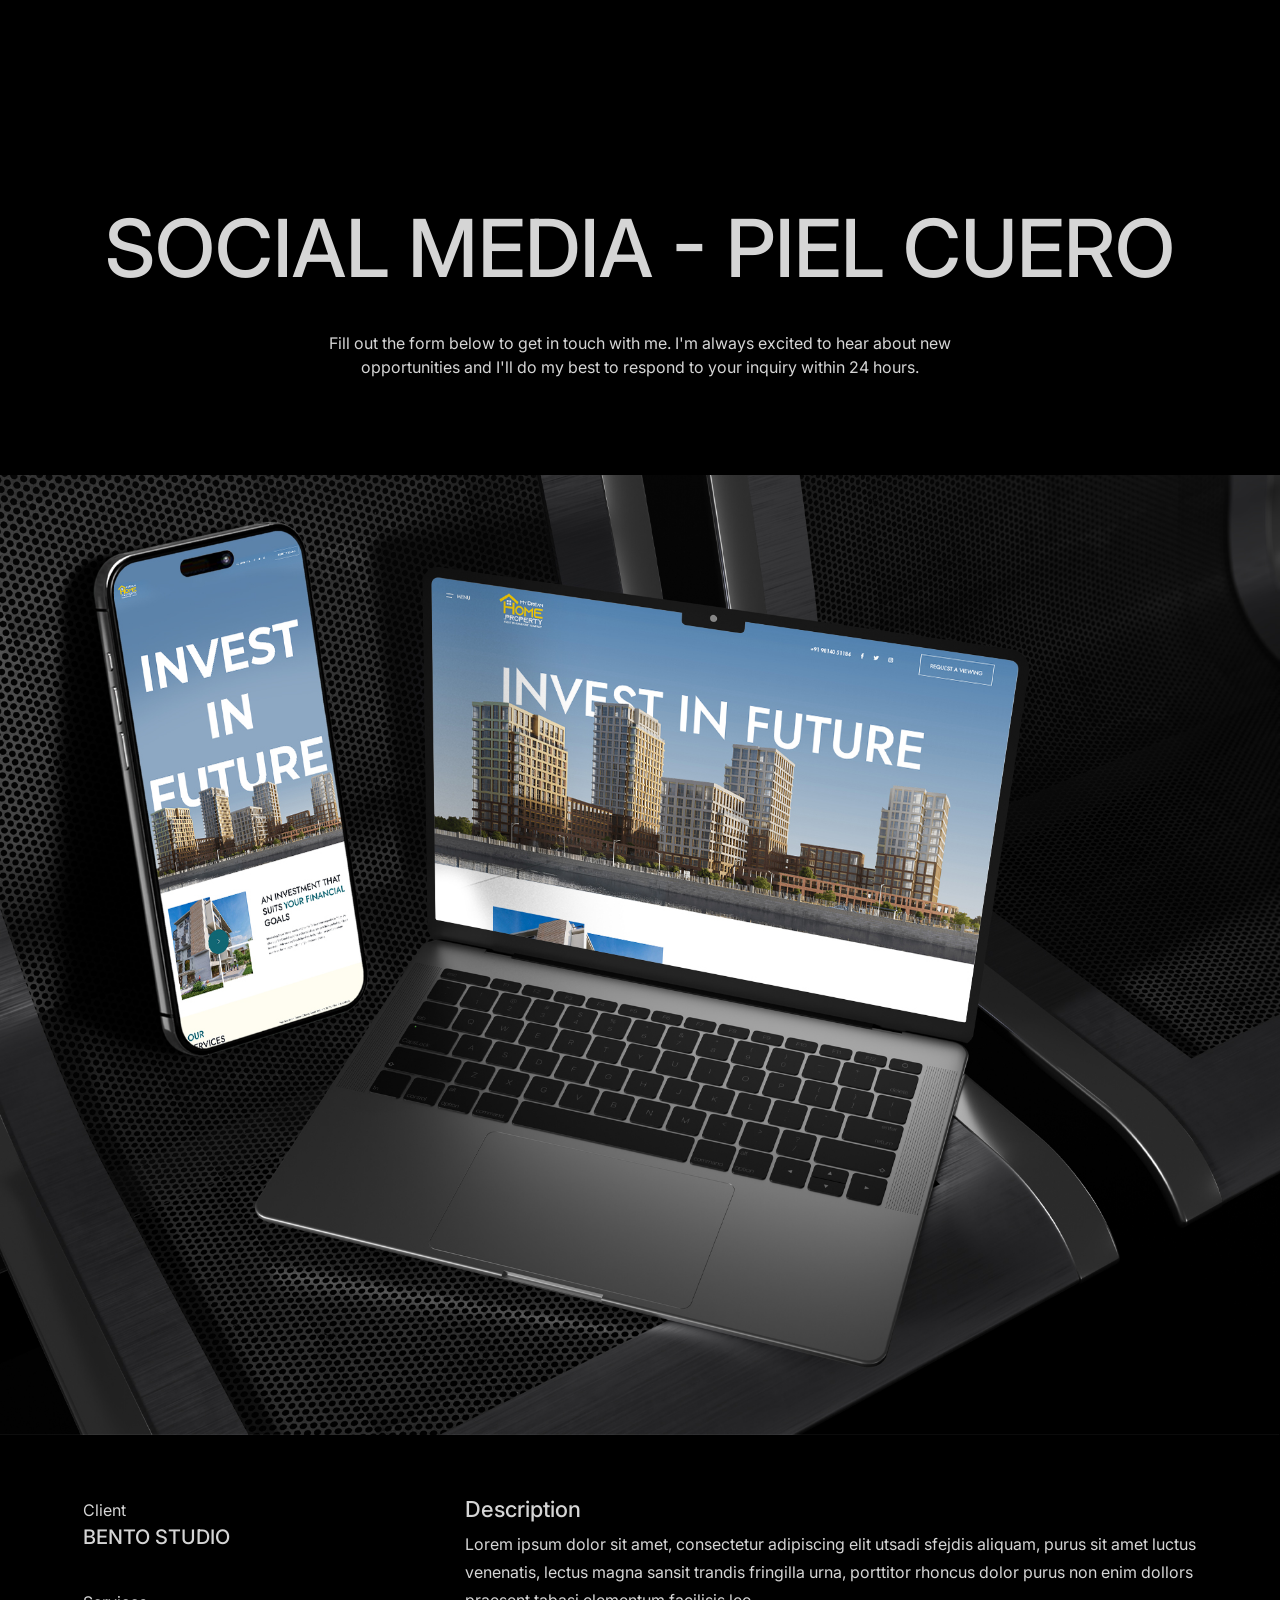
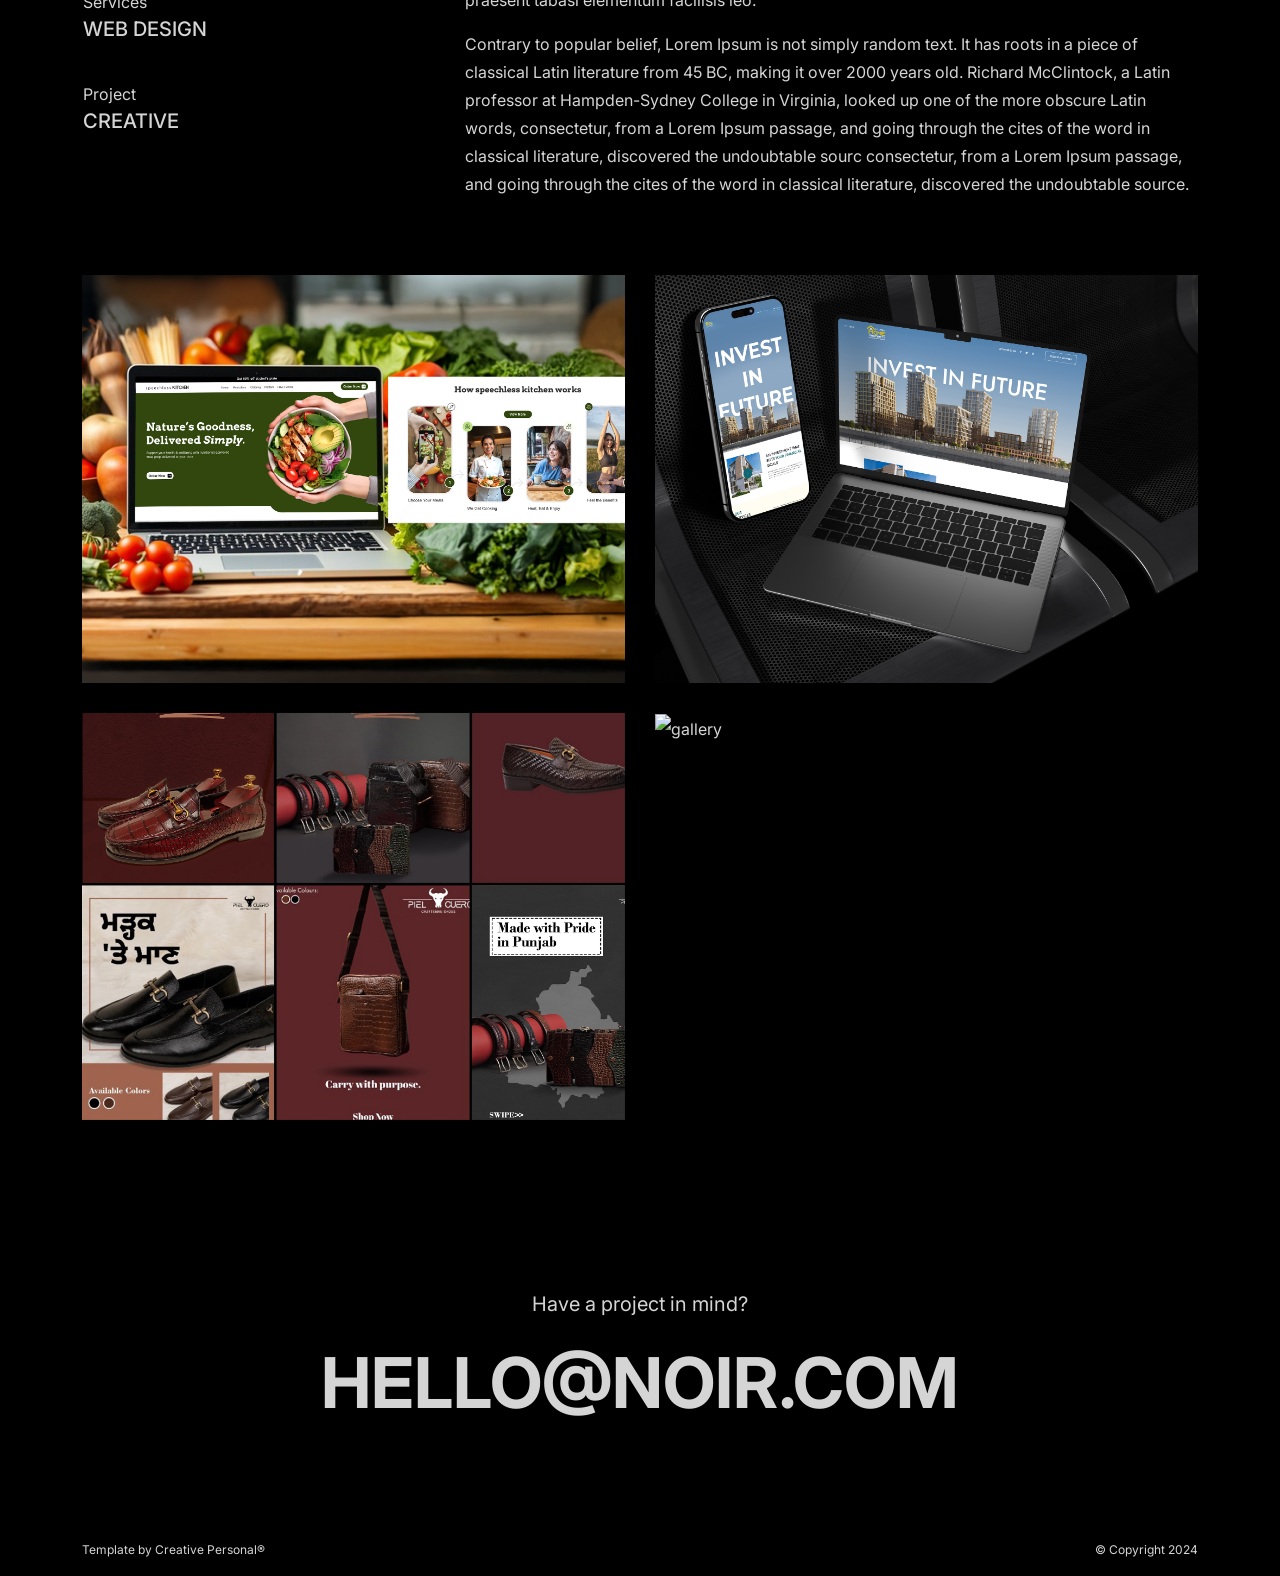
==== commit 39196844: "Updated website" ====
--- a/social-media-leather-goods-brand.html
+++ b/social-media-leather-goods-brand.html
@@ -140,7 +140,7 @@
         <div class="container">
             <div class="row align-items-center">
                 <div class="col-lg-12">
-                    <h2>Branch with Flowers</h2>
+                    <h2>Social Media - Piel Cuero</h2>
                     <p>Fill out the form below to get in touch with me. I'm always excited to hear about new opportunities and I'll do my best to respond to your inquiry within 24 hours.</p>
                 </div>
             </div>
@@ -157,11 +157,7 @@
                 <div class="col-lg-4">
                     <!-- START SINGLE LEFT DESIGN AREA -->
                     <div class="single-project-page-left wow fadeInUp delay-0-2s">
-                        <div class="single-info">
-                            <p>Year</p>
-                            <h3>2024</h3>
-                        </div>
-                        <div class="single-info">
+                       <div class="single-info">
                             <p>Client</p>
                             <h3>Bento Studio</h3>
                         </div>
